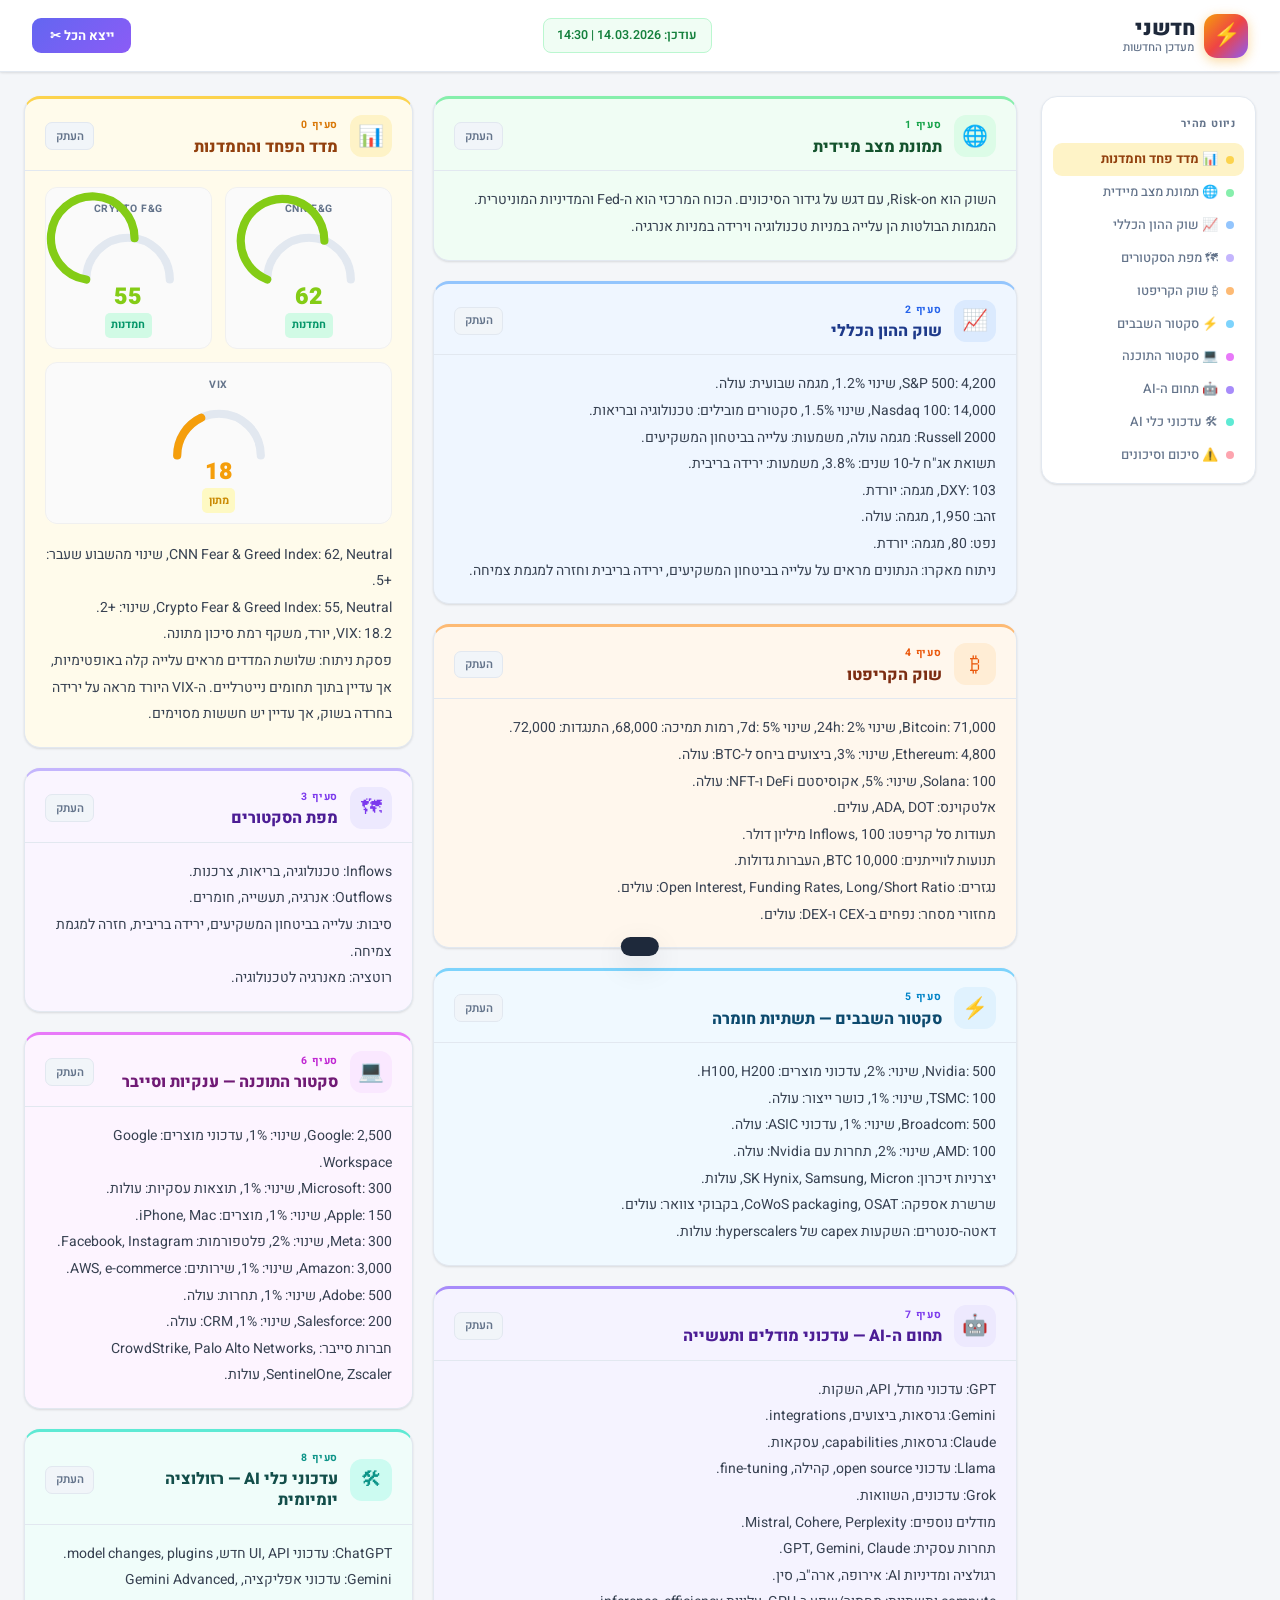
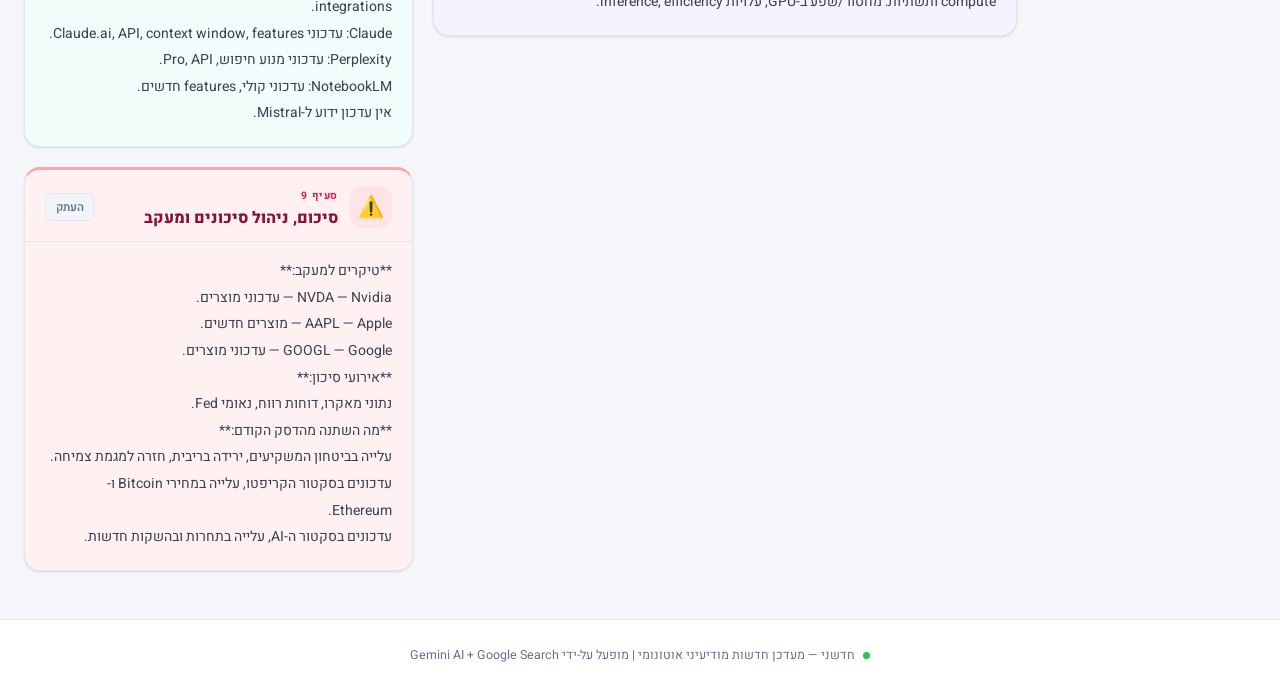
==== chadshani/website/index.html @ 0831b3fa "update 2026-03-14 17:30" ====
<!DOCTYPE html>
<html lang="he" dir="rtl">
<head>
  <meta charset="UTF-8" />
  <meta name="viewport" content="width=device-width, initial-scale=1.0" />
  <title>חדשני — מעדכן החדשות</title>
  <link rel="preconnect" href="https://fonts.googleapis.com" />
  <link rel="preconnect" href="https://fonts.gstatic.com" crossorigin />
  <link href="https://fonts.googleapis.com/css2?family=Heebo:wght@300;400;500;600;700;800;900&display=swap" rel="stylesheet" />
  <style>
    /* ════════════════════════════════════════════
       RESET & BASE
    ════════════════════════════════════════════ */
    *, *::before, *::after { box-sizing: border-box; margin: 0; padding: 0; }

    :root {
      --bg:          #f4f6f9;
      --surface:     #ffffff;
      --border:      #e2e8f0;
      --text:        #1e293b;
      --text-muted:  #64748b;
      --shadow-sm:   0 1px 3px rgba(0,0,0,.07), 0 1px 2px rgba(0,0,0,.05);
      --shadow-md:   0 4px 16px rgba(0,0,0,.08), 0 2px 6px rgba(0,0,0,.05);
      --shadow-lg:   0 10px 30px rgba(0,0,0,.10);
      --radius:      16px;
    }

    html { scroll-behavior: smooth; }

    body {
      font-family: 'Heebo', sans-serif;
      background: var(--bg);
      color: var(--text);
      font-size: 15px;
      line-height: 1.9;
      min-height: 100vh;
    }

    /* ════════════════════════════════════════════
       HEADER
    ════════════════════════════════════════════ */
    .site-header {
      background: var(--surface);
      border-bottom: 1px solid var(--border);
      box-shadow: var(--shadow-sm);
      position: sticky;
      top: 0;
      z-index: 100;
    }
    .header-inner {
      max-width: 1400px;
      margin: 0 auto;
      padding: .85rem 2rem;
      display: flex;
      align-items: center;
      justify-content: space-between;
      gap: 1rem;
    }

    /* Logo */
    .logo { display: flex; align-items: center; gap: .6rem; text-decoration: none; }
    .logo-icon {
      width: 44px; height: 44px;
      border-radius: 13px;
      background: linear-gradient(135deg, #f59e0b 0%, #ef4444 50%, #8b5cf6 100%);
      display: flex; align-items: center; justify-content: center;
      font-size: 22px;
      box-shadow: 0 3px 12px rgba(245,158,11,.40);
      flex-shrink: 0;
    }
    .logo-text { line-height: 1.15; }
    .logo-title { font-size: 1.3rem; font-weight: 900; color: var(--text); letter-spacing: -.4px; }
    .logo-sub   { font-size: .72rem; font-weight: 500; color: var(--text-muted); }

    .ts-badge {
      background: #f0fdf4; border: 1px solid #bbf7d0; color: #15803d;
      border-radius: 8px; padding: .3rem .85rem;
      font-size: .78rem; font-weight: 600; white-space: nowrap;
    }
    .btn-export {
      background: linear-gradient(135deg, #6366f1, #8b5cf6);
      color: #fff; border: none; border-radius: 9px;
      padding: .48rem 1.1rem;
      font-family: 'Heebo', sans-serif; font-size: .82rem; font-weight: 700;
      cursor: pointer; transition: opacity .15s; white-space: nowrap;
    }
    .btn-export:hover { opacity: .88; }

    /* ════════════════════════════════════════════
       PAGE LAYOUT
    ════════════════════════════════════════════ */
    .page-layout {
      display: grid;
      grid-template-columns: 215px 1fr;
      max-width: 1400px;
      margin: 1.5rem auto 3rem;
      padding: 0 1.5rem;
      gap: 1.5rem;
      align-items: start;
    }

    /* ─── Sidebar ─────────────────────────────── */
    .sidebar { position: sticky; top: 75px; }
    .sidebar-inner {
      background: var(--surface);
      border: 1px solid var(--border);
      border-radius: var(--radius);
      padding: .7rem;
      box-shadow: var(--shadow-sm);
    }
    .sidebar-title {
      font-size: .68rem; font-weight: 700; color: var(--text-muted);
      text-transform: uppercase; letter-spacing: .07em;
      padding: .35rem .5rem .55rem;
    }
    .nav-item {
      display: flex; align-items: center; gap: .5rem;
      padding: .5rem .6rem; border-radius: 9px;
      text-decoration: none; color: var(--text-muted);
      font-size: .81rem; font-weight: 500;
      transition: background .12s, color .12s;
      cursor: pointer; line-height: 1.3;
    }
    .nav-item:hover { background: #f8fafc; color: var(--text); }
    .nav-item.active { color: var(--text); font-weight: 700; }
    .nav-dot { width: 8px; height: 8px; border-radius: 50%; flex-shrink: 0; }

    /* ─── Main grid ───────────────────────────── */
    .news-grid { display: grid; grid-template-columns: 3fr 2fr; gap: 1.25rem; }
    .col-main, .col-side { display: flex; flex-direction: column; gap: 1.25rem; }

    /* ════════════════════════════════════════════
       SECTION CARDS
    ════════════════════════════════════════════ */
    .section-card {
      background: var(--surface);
      border: 1px solid var(--border);
      border-radius: var(--radius);
      box-shadow: var(--shadow-sm);
      overflow: hidden;
      transition: box-shadow .2s, transform .15s;
    }
    .section-card:hover {
      box-shadow: var(--shadow-md);
      transform: translateY(-1px);
    }

    .card-header {
      display: flex; align-items: center; gap: .75rem;
      padding: 1rem 1.25rem .8rem;
      border-bottom: 1px solid var(--border);
    }
    .card-icon {
      width: 42px; height: 42px; border-radius: 12px;
      display: flex; align-items: center; justify-content: center;
      font-size: 1.3rem; flex-shrink: 0;
    }
    .card-meta { flex: 1; min-width: 0; }
    .card-num {
      font-size: .65rem; font-weight: 700;
      text-transform: uppercase; letter-spacing: .08em; margin-bottom: .1rem;
    }
    .card-title { font-size: 1rem; font-weight: 800; line-height: 1.3; }

    .btn-copy {
      background: #f1f5f9; border: 1px solid var(--border);
      border-radius: 7px; padding: .28rem .6rem;
      font-family: 'Heebo', sans-serif; font-size: .72rem; font-weight: 600;
      color: var(--text-muted); cursor: pointer;
      transition: background .12s; white-space: nowrap; flex-shrink: 0;
    }
    .btn-copy:hover { background: #e2e8f0; }
    .btn-copy.copied { background: #dcfce7; color: #15803d; border-color: #bbf7d0; }

    .card-body { padding: 1rem 1.25rem 1.2rem; }
    .section-content {
      font-size: .875rem; line-height: 1.9; color: #374151;
      white-space: pre-wrap; word-break: break-word;
    }

    /* ════════════════════════════════════════════
       GAUGES — SECTION 0
    ════════════════════════════════════════════ */
    .gauges-row {
      display: flex; gap: .85rem; margin-bottom: 1.1rem; flex-wrap: wrap;
    }
    .gauge-wrap {
      flex: 1; min-width: 110px;
      background: #fafafa; border: 1px solid #f0f0f0;
      border-radius: 12px; padding: .7rem .65rem .6rem; text-align: center;
    }
    .gauge-label {
      font-size: .65rem; font-weight: 700; color: var(--text-muted);
      text-transform: uppercase; letter-spacing: .06em; margin-bottom: .4rem;
    }
    .gauge-arc-wrap {
      width: 100px; height: 55px; margin: 0 auto .35rem; overflow: visible;
    }
    .gauge-value-text { font-size: 1.45rem; font-weight: 900; line-height: 1; }
    .gauge-sentiment {
      font-size: .68rem; font-weight: 700;
      border-radius: 5px; padding: .14rem .42rem;
      display: inline-block; margin-top: .22rem;
    }

    /* ════════════════════════════════════════════
       EMPTY STATE
    ════════════════════════════════════════════ */
    .empty-state {
      text-align: center; padding: 5rem 2rem; color: var(--text-muted);
    }
    .empty-state .big-icon { font-size: 3.5rem; margin-bottom: 1rem; }
    .empty-state h2 { font-size: 1.3rem; font-weight: 700; margin-bottom: .5rem; }

    /* ════════════════════════════════════════════
       FOOTER
    ════════════════════════════════════════════ */
    .site-footer {
      border-top: 1px solid var(--border);
      text-align: center; padding: 1.5rem;
      font-size: .78rem; color: var(--text-muted);
      background: var(--surface); margin-top: 2rem;
    }
    .pulse-dot {
      display: inline-block; width: 7px; height: 7px;
      border-radius: 50%; background: #22c55e;
      animation: pulse 2s infinite;
      vertical-align: middle; margin-left: .35rem;
    }
    @keyframes pulse {
      0%, 100% { opacity: 1; transform: scale(1); }
      50% { opacity: .5; transform: scale(.85); }
    }

    /* ════════════════════════════════════════════
       TOAST
    ════════════════════════════════════════════ */
    .toast {
      position: fixed; bottom: 1.5rem; left: 50%;
      transform: translateX(-50%) translateY(80px);
      background: #1e293b; color: #fff;
      padding: .6rem 1.2rem; border-radius: 10px;
      font-size: .82rem; font-weight: 600;
      box-shadow: var(--shadow-lg); z-index: 9999;
      transition: transform .25s ease; pointer-events: none;
    }
    .toast.show { transform: translateX(-50%) translateY(0); }

    /* ════════════════════════════════════════════
       RESPONSIVE
    ════════════════════════════════════════════ */
    @media (max-width: 1100px) {
      .page-layout { grid-template-columns: 1fr; }
      .sidebar { position: static; }
      .sidebar-inner { display: flex; flex-wrap: wrap; gap: .4rem; padding: .5rem; }
      .sidebar-title { width: 100%; }
    }
    @media (max-width: 780px) {
      .news-grid { grid-template-columns: 1fr; }
      .header-inner { padding: .65rem 1rem; flex-wrap: wrap; }
      .page-layout { padding: 0 .75rem; margin-top: 1rem; }
      .gauges-row { flex-direction: column; }
    }

    /* ════════════════════════════════════════════
       PRINT
    ════════════════════════════════════════════ */
    @media print {
      .site-header, .sidebar, .btn-copy, .btn-export { display: none !important; }
      .page-layout, .news-grid { grid-template-columns: 1fr !important; }
      .section-card { box-shadow: none; border: 1px solid #ccc; break-inside: avoid; }
    }
  </style>
</head>
<body>

  <!-- ══════════════ HEADER ══════════════════════ -->
  <header class="site-header">
    <div class="header-inner">
      <a class="logo" href="#">
        <div class="logo-icon">⚡</div>
        <div class="logo-text">
          <div class="logo-title">חדשני</div>
          <div class="logo-sub">מעדכן החדשות</div>
        </div>
      </a>
      <span class="ts-badge" id="ts-badge">טוען...</span>
      <button class="btn-export" onclick="exportAll()">ייצא הכל ✂</button>
    </div>
  </header>

  <!-- ══════════════ LAYOUT ══════════════════════ -->
  <div class="page-layout">

    <nav class="sidebar">
      <div class="sidebar-inner" id="sidebar-inner">
        <div class="sidebar-title">ניווט מהיר</div>
      </div>
    </nav>

    <main>
      <div class="empty-state" id="empty-state">
        <div class="big-icon">📡</div>
        <h2>טוען דסק חדשות...</h2>
        <p>הנתונים יופיעו בקרוב</p>
      </div>
      <div id="news-cols" style="display:none">
        <div class="news-grid">
          <div class="col-main" id="col-main"></div>
          <div class="col-side" id="col-side"></div>
        </div>
      </div>
    </main>

  </div>

  <!-- ══════════════ FOOTER ══════════════════════ -->
  <footer class="site-footer">
    <span class="pulse-dot"></span>
    חדשני — מעדכן חדשות מודיעיני אוטונומי | מופעל על-ידי Gemini AI + Google Search
  </footer>

  <div class="toast" id="toast"></div>

  <!-- ══════════════ DATA ════════════════════════ -->
  <script id="news-data" type="application/json" data-updated="14.03.2026 | 14:30">
[
  {
    "num": 0,
    "title": "מדד הפחד והחמדנות",
    "content": "CNN Fear & Greed Index: 62, Neutral, שינוי מהשבוע שעבר: +5. \nCrypto Fear & Greed Index: 55, Neutral, שינוי: +2. \nVIX: 18.2, יורד, משקף רמת סיכון מתונה. \nפסקת ניתוח: שלושת המדדים מראים עלייה קלה באופטימיות, אך עדיין בתוך תחומים נייטרליים. ה-VIX היורד מראה על ירידה בחרדה בשוק, אך עדיין יש חששות מסוימים."
  },
  {
    "num": 1,
    "title": "תמונת מצב מיידית",
    "content": "השוק הוא Risk-on, עם דגש על גידור הסיכונים. הכוח המרכזי הוא ה-Fed והמדיניות המוניטרית. המגמות הבולטות הן עלייה במניות טכנולוגיה וירידה במניות אנרגיה."
  },
  {
    "num": 2,
    "title": "שוק ההון הכללי",
    "content": "S&P 500: 4,200, שינוי 1.2%, מגמה שבועית: עולה. \nNasdaq 100: 14,000, שינוי 1.5%, סקטורים מובילים: טכנולוגיה ובריאות. \nRussell 2000: מגמה עולה, משמעות: עלייה בביטחון המשקיעים. \nתשואת אג\"ח ל-10 שנים: 3.8%, משמעות: ירידה בריבית. \nDXY: 103, מגמה: יורדת. \nזהב: 1,950, מגמה: עולה. \nנפט: 80, מגמה: יורדת. \nניתוח מאקרו: הנתונים מראים על עלייה בביטחון המשקיעים, ירידה בריבית וחזרה למגמת צמיחה."
  },
  {
    "num": 3,
    "title": "מפת הסקטורים",
    "content": "Inflows: טכנולוגיה, בריאות, צרכנות. \nOutflows: אנרגיה, תעשייה, חומרים. \nסיבות: עלייה בביטחון המשקיעים, ירידה בריבית, חזרה למגמת צמיחה. \nרוטציה: מאנרגיה לטכנולוגיה."
  },
  {
    "num": 4,
    "title": "שוק הקריפטו",
    "content": "Bitcoin: 71,000, שינוי 24h: 2%, שינוי 7d: 5%, רמות תמיכה: 68,000, התנגדות: 72,000. \nEthereum: 4,800, שינוי: 3%, ביצועים ביחס ל-BTC: עולה. \nSolana: 100, שינוי: 5%, אקוסיסטם DeFi ו-NFT: עולה. \nאלטקוינס: ADA, DOT, עולים. \nתעודות סל קריפטו: Inflows, 100 מיליון דולר. \nתנועות לווייתנים: 10,000 BTC, העברות גדולות. \nנגזרים: Open Interest, Funding Rates, Long/Short Ratio: עולים. \nמחזורי מסחר: נפחים ב-CEX ו-DEX: עולים."
  },
  {
    "num": 5,
    "title": "סקטור השבבים — תשתיות חומרה",
    "content": "Nvidia: 500, שינוי: 2%, עדכוני מוצרים: H100, H200. \nTSMC: 100, שינוי: 1%, כושר ייצור: עולה. \nBroadcom: 500, שינוי: 1%, עדכוני ASIC: עולה. \nAMD: 100, שינוי: 2%, תחרות עם Nvidia: עולה. \nיצרניות זיכרון: SK Hynix, Samsung, Micron, עולות. \nשרשרת אספקה: CoWoS packaging, OSAT, בקבוקי צוואר: עולים. \nדאטה-סנטרים: השקעות capex של hyperscalers: עולות."
  },
  {
    "num": 6,
    "title": "סקטור התוכנה — ענקיות וסייבר",
    "content": "Google: 2,500, שינוי: 1%, עדכוני מוצרים: Google Workspace. \nMicrosoft: 300, שינוי: 1%, תוצאות עסקיות: עולות. \nApple: 150, שינוי: 1%, מוצרים: iPhone, Mac. \nMeta: 300, שינוי: 2%, פלטפורמות: Facebook, Instagram. \nAmazon: 3,000, שינוי: 1%, שירותים: AWS, e-commerce. \nAdobe: 500, שינוי: 1%, תחרות: עולה. \nSalesforce: 200, שינוי: 1%, CRM: עולה. \nחברות סייבר: CrowdStrike, Palo Alto Networks, SentinelOne, Zscaler, עולות."
  },
  {
    "num": 7,
    "title": "תחום ה-AI — עדכוני מודלים ותעשייה",
    "content": "GPT: עדכוני מודל, API, השקות. \nGemini: גרסאות, ביצועים, integrations. \nClaude: גרסאות, capabilities, עסקאות. \nLlama: עדכוני open source, קהילה, fine-tuning. \nGrok: עדכונים, השוואות. \nמודלים נוספים: Mistral, Cohere, Perplexity. \nתחרות עסקית: GPT, Gemini, Claude. \nרגולציה ומדיניות AI: אירופה, ארה\"ב, סין. \ncompute ותשתיות: מחסור/שפע ב-GPU, עלויות inference, efficiency."
  },
  {
    "num": 8,
    "title": "עדכוני כלי AI — רזולוציה יומיומית",
    "content": "ChatGPT: עדכוני UI, API חדש, model changes, plugins. \nGemini: עדכוני אפליקציה, Gemini Advanced, integrations. \nClaude: עדכוני Claude.ai, API, context window, features. \nPerplexity: עדכוני מנוע חיפוש, Pro, API. \nNotebookLM: עדכוני קולי, features חדשים. \nאין עדכון ידוע ל-Mistral."
  },
  {
    "num": 9,
    "title": "סיכום, ניהול סיכונים ומעקב",
    "content": "**טיקרים למעקב:** \nNVDA — Nvidia — עדכוני מוצרים. \nAAPL — Apple — מוצרים חדשים. \nGOOGL — Google — עדכוני מוצרים. \n**אירועי סיכון:** \nנתוני מאקרו, דוחות רווח, נאומי Fed. \n**מה השתנה מהדסק הקודם:** \nעלייה בביטחון המשקיעים, ירידה בריבית, חזרה למגמת צמיחה. \nעדכונים בסקטור הקריפטו, עלייה במחירי Bitcoin ו-Ethereum. \nעדכונים בסקטור ה-AI, עלייה בתחרות ובהשקות חדשות."
  }
]
  </script>
  <script id="gauges-data" type="application/json">
{"fng": 62, "crypto_fng": 55, "vix": 18.2}
  </script>

  <!-- ══════════════ APP ═════════════════════════ -->
  <script>
    /* ─── Section metadata ──────────────────────── */
    const SECS = [
      { num:0, icon:'📊', label:'מדד פחד וחמדנות',  col:'side',
        bg:'#fffbeb', border:'#fcd34d', color:'#d97706', tc:'#92400e', lb:'#fef3c7' },
      { num:1, icon:'🌐', label:'תמונת מצב מיידית', col:'main',
        bg:'#f0fdf4', border:'#86efac', color:'#16a34a', tc:'#14532d', lb:'#dcfce7' },
      { num:2, icon:'📈', label:'שוק ההון הכללי',   col:'main',
        bg:'#eff6ff', border:'#93c5fd', color:'#2563eb', tc:'#1e3a8a', lb:'#dbeafe' },
      { num:3, icon:'🗺', label:'מפת הסקטורים',     col:'side',
        bg:'#faf5ff', border:'#c4b5fd', color:'#7c3aed', tc:'#4c1d95', lb:'#ede9fe' },
      { num:4, icon:'₿',  label:'שוק הקריפטו',      col:'main',
        bg:'#fff7ed', border:'#fdba74', color:'#ea580c', tc:'#7c2d12', lb:'#ffedd5' },
      { num:5, icon:'⚡', label:'סקטור השבבים',     col:'main',
        bg:'#f0f9ff', border:'#7dd3fc', color:'#0284c7', tc:'#0c4a6e', lb:'#e0f2fe' },
      { num:6, icon:'💻', label:'סקטור התוכנה',     col:'side',
        bg:'#fdf4ff', border:'#e879f9', color:'#c026d3', tc:'#701a75', lb:'#fae8ff' },
      { num:7, icon:'🤖', label:'תחום ה-AI',         col:'main',
        bg:'#f5f3ff', border:'#a78bfa', color:'#7c3aed', tc:'#4c1d95', lb:'#ede9fe' },
      { num:8, icon:'🛠', label:'עדכוני כלי AI',     col:'side',
        bg:'#f0fdfa', border:'#5eead4', color:'#0d9488', tc:'#134e4a', lb:'#ccfbf1' },
      { num:9, icon:'⚠️', label:'סיכום וסיכונים',   col:'side',
        bg:'#fff1f2', border:'#fda4af', color:'#e11d48', tc:'#881337', lb:'#ffe4e6' },
    ];

    /* ─── Gauge helpers ─────────────────────────── */
    function fngInfo(val) {
      if (val == null) return { text:'N/A', bg:'#e2e8f0', fg:'#64748b' };
      if (val <= 24)   return { text:'פחד קיצוני',     bg:'#fee2e2', fg:'#dc2626' };
      if (val <= 44)   return { text:'פחד',             bg:'#fed7aa', fg:'#ea580c' };
      if (val <= 54)   return { text:'ניטרלי',          bg:'#fef9c3', fg:'#ca8a04' };
      if (val <= 74)   return { text:'חמדנות',          bg:'#d1fae5', fg:'#059669' };
                       return { text:'חמדנות קיצונית', bg:'#bbf7d0', fg:'#16a34a' };
    }

    function arcColor(val, isVix) {
      if (val == null) return '#cbd5e1';
      if (isVix) return val > 25 ? '#ef4444' : val > 15 ? '#f59e0b' : '#22c55e';
      if (val <= 24) return '#ef4444';
      if (val <= 44) return '#f97316';
      if (val <= 54) return '#eab308';
      if (val <= 74) return '#84cc16';
      return '#22c55e';
    }

    function arcSVG(pct, color) {
      const W=110,H=60,R=46,cx=55,cy=60;
      const a0=Math.PI, a1=2*Math.PI;
      const p = pct != null ? Math.max(0,Math.min(1,pct)) : 0;
      const a = a0 + p*(a1-a0);
      const px=(ang)=>cx+R*Math.cos(ang), py=(ang)=>cy+R*Math.sin(ang);
      const [x0,y0]=[px(a0),py(a0)], [x1,y1]=[px(a1),py(a1)], [xF,yF]=[px(a),py(a)];
      const la = p > .5 ? 1 : 0;
      const fill = p>0 ? `<path d="M${x0} ${y0} A${R} ${R} 0 ${la} 1 ${xF} ${yF}"
        fill="none" stroke="${color}" stroke-width="9" stroke-linecap="round"/>` : '';
      return `<svg viewBox="0 0 ${W} ${H}" style="overflow:visible;width:100%;height:auto">
        <path d="M${x0} ${y0} A${R} ${R} 0 1 1 ${x1} ${y1}"
          fill="none" stroke="#e2e8f0" stroke-width="9" stroke-linecap="round"/>
        ${fill}
      </svg>`;
    }

    function gaugesHTML(gauges) {
      if (!gauges) return '';
      const items = [
        { label:'CNN F&G',   val:gauges.fng,        isVix:false },
        { label:'Crypto F&G',val:gauges.crypto_fng,  isVix:false },
        { label:'VIX',       val:gauges.vix,         isVix:true  },
      ];
      return '<div class="gauges-row">' + items.map(it => {
        const v   = it.val != null ? Math.round(it.val) : null;
        const pct = it.isVix ? (v!=null ? Math.min(1,v/50) : null) : (v!=null ? v/100 : null);
        const col = arcColor(v, it.isVix);
        const lbl = it.isVix
          ? { text: v!=null?(v>25?'סיכון גבוה':v>15?'מתון':'נמוך'):'N/A',
              bg: v!=null?(v>25?'#fee2e2':v>15?'#fef9c3':'#d1fae5'):'#e2e8f0',
              fg: v!=null?(v>25?'#dc2626':v>15?'#ca8a04':'#059669'):'#64748b' }
          : fngInfo(v);
        return `<div class="gauge-wrap">
          <div class="gauge-label">${it.label}</div>
          <div class="gauge-arc-wrap">${arcSVG(pct,col)}</div>
          <div class="gauge-value-text" style="color:${col}">${v!=null?v:'—'}</div>
          <span class="gauge-sentiment" style="background:${lbl.bg};color:${lbl.fg}">${lbl.text}</span>
        </div>`;
      }).join('') + '</div>';
    }

    /* ─── Card builder ──────────────────────────── */
    function buildCard(sec, cfg, gauges) {
      const g = sec.num===0 ? gaugesHTML(gauges) : '';
      return `
<article class="section-card" id="section-${sec.num}"
  style="border-top:3px solid ${cfg.border};background:${cfg.bg}">
  <div class="card-header">
    <div class="card-icon" style="background:${cfg.lb};color:${cfg.color}">${cfg.icon}</div>
    <div class="card-meta">
      <div class="card-num" style="color:${cfg.color}">סעיף ${sec.num}</div>
      <div class="card-title" style="color:${cfg.tc}">${sec.title||cfg.label}</div>
    </div>
    <button class="btn-copy" onclick="copySection(${sec.num},this)">העתק</button>
  </div>
  <div class="card-body">
    ${g}
    <div class="section-content">${esc(sec.content)}</div>
  </div>
</article>`;
    }

    /* ─── Sidebar ───────────────────────────────── */
    function buildNav(sections) {
      const sb = document.getElementById('sidebar-inner');
      sections.forEach(sec => {
        const cfg = SECS.find(c=>c.num===sec.num); if(!cfg) return;
        const a = document.createElement('a');
        a.className='nav-item'; a.href=`#section-${sec.num}`; a.dataset.num=sec.num;
        a.innerHTML=`<span class="nav-dot" style="background:${cfg.border}"></span>${cfg.icon} ${cfg.label}`;
        a.dataset.lb = cfg.lb; a.dataset.tc = cfg.tc;
        sb.appendChild(a);
      });
    }

    /* ─── Scroll spy ────────────────────────────── */
    function initSpy() {
      const cards = document.querySelectorAll('.section-card');
      const items = document.querySelectorAll('.nav-item');
      if (!cards.length) return;
      const obs = new IntersectionObserver(entries => {
        entries.forEach(e => {
          if (!e.isIntersecting) return;
          const num = e.target.id.replace('section-','');
          items.forEach(x => {
            const on = x.dataset.num === num;
            x.classList.toggle('active', on);
            x.style.background = on ? (x.dataset.lb || '#f8fafc') : '';
            x.style.color      = on ? (x.dataset.tc || '#1e293b') : '';
          });
        });
      }, { rootMargin: '-25% 0px -65% 0px' });
      cards.forEach(c => obs.observe(c));
    }

    /* ─── Util ──────────────────────────────────── */
    function esc(s){ return (s||'').replace(/&/g,'&amp;').replace(/</g,'&lt;').replace(/>/g,'&gt;'); }

    function showToast(msg){
      const t=document.getElementById('toast');
      t.textContent=msg; t.classList.add('show');
      setTimeout(()=>t.classList.remove('show'),2200);
    }

    function copySection(num,btn){
      const card=document.getElementById(`section-${num}`); if(!card)return;
      const title  = card.querySelector('.card-title')?.textContent||'';
      const content= card.querySelector('.section-content')?.textContent||'';
      navigator.clipboard.writeText(`${title}\n\n${content}`).then(()=>{
        btn.textContent='✓ הועתק'; btn.classList.add('copied');
        setTimeout(()=>{btn.textContent='העתק';btn.classList.remove('copied');},2000);
        showToast('הסעיף הועתק ללוח');
      });
    }

    function exportAll(){
      const ts   = document.getElementById('ts-badge')?.textContent||'';
      const parts= [`חדשני — מעדכן החדשות\n${ts}\n${'═'.repeat(50)}`];
      document.querySelectorAll('.section-card').forEach(card=>{
        const title  = card.querySelector('.card-title')?.textContent||'';
        const content= card.querySelector('.section-content')?.textContent||'';
        parts.push(`\n${title}\n${'-'.repeat(30)}\n${content}`);
      });
      navigator.clipboard.writeText(parts.join('\n')).then(()=>showToast('כל הדסק הועתק ✓'));
    }

    /* ─── Init ──────────────────────────────────── */
    function init(){
      const dataEl  = document.getElementById('news-data');
      const gaugeEl = document.getElementById('gauges-data');
      let sections=[], gauges={};
      try{ sections=JSON.parse(dataEl?.textContent||'[]'); }catch(e){}
      try{ gauges  =JSON.parse(gaugeEl?.textContent||'{}');}catch(e){}

      const ts = dataEl?.dataset.updated||'';
      document.getElementById('ts-badge').textContent = ts?`עודכן: ${ts}`:'טרם עודכן';
      document.title = ts?`חדשני | ${ts}`:'חדשני — מעדכן החדשות';

      if(!sections.length) return;

      document.getElementById('empty-state').style.display='none';
      document.getElementById('news-cols').style.display='block';

      const colMain=document.getElementById('col-main');
      const colSide=document.getElementById('col-side');

      sections.forEach(sec=>{
        const cfg=SECS.find(c=>c.num===sec.num); if(!cfg)return;
        const target = cfg.col==='main' ? colMain : colSide;
        target.insertAdjacentHTML('beforeend', buildCard(sec,cfg,gauges));
      });

      buildNav(sections);
      initSpy();
    }

    document.addEventListener('DOMContentLoaded',init);
  </script>
</body>
</html>
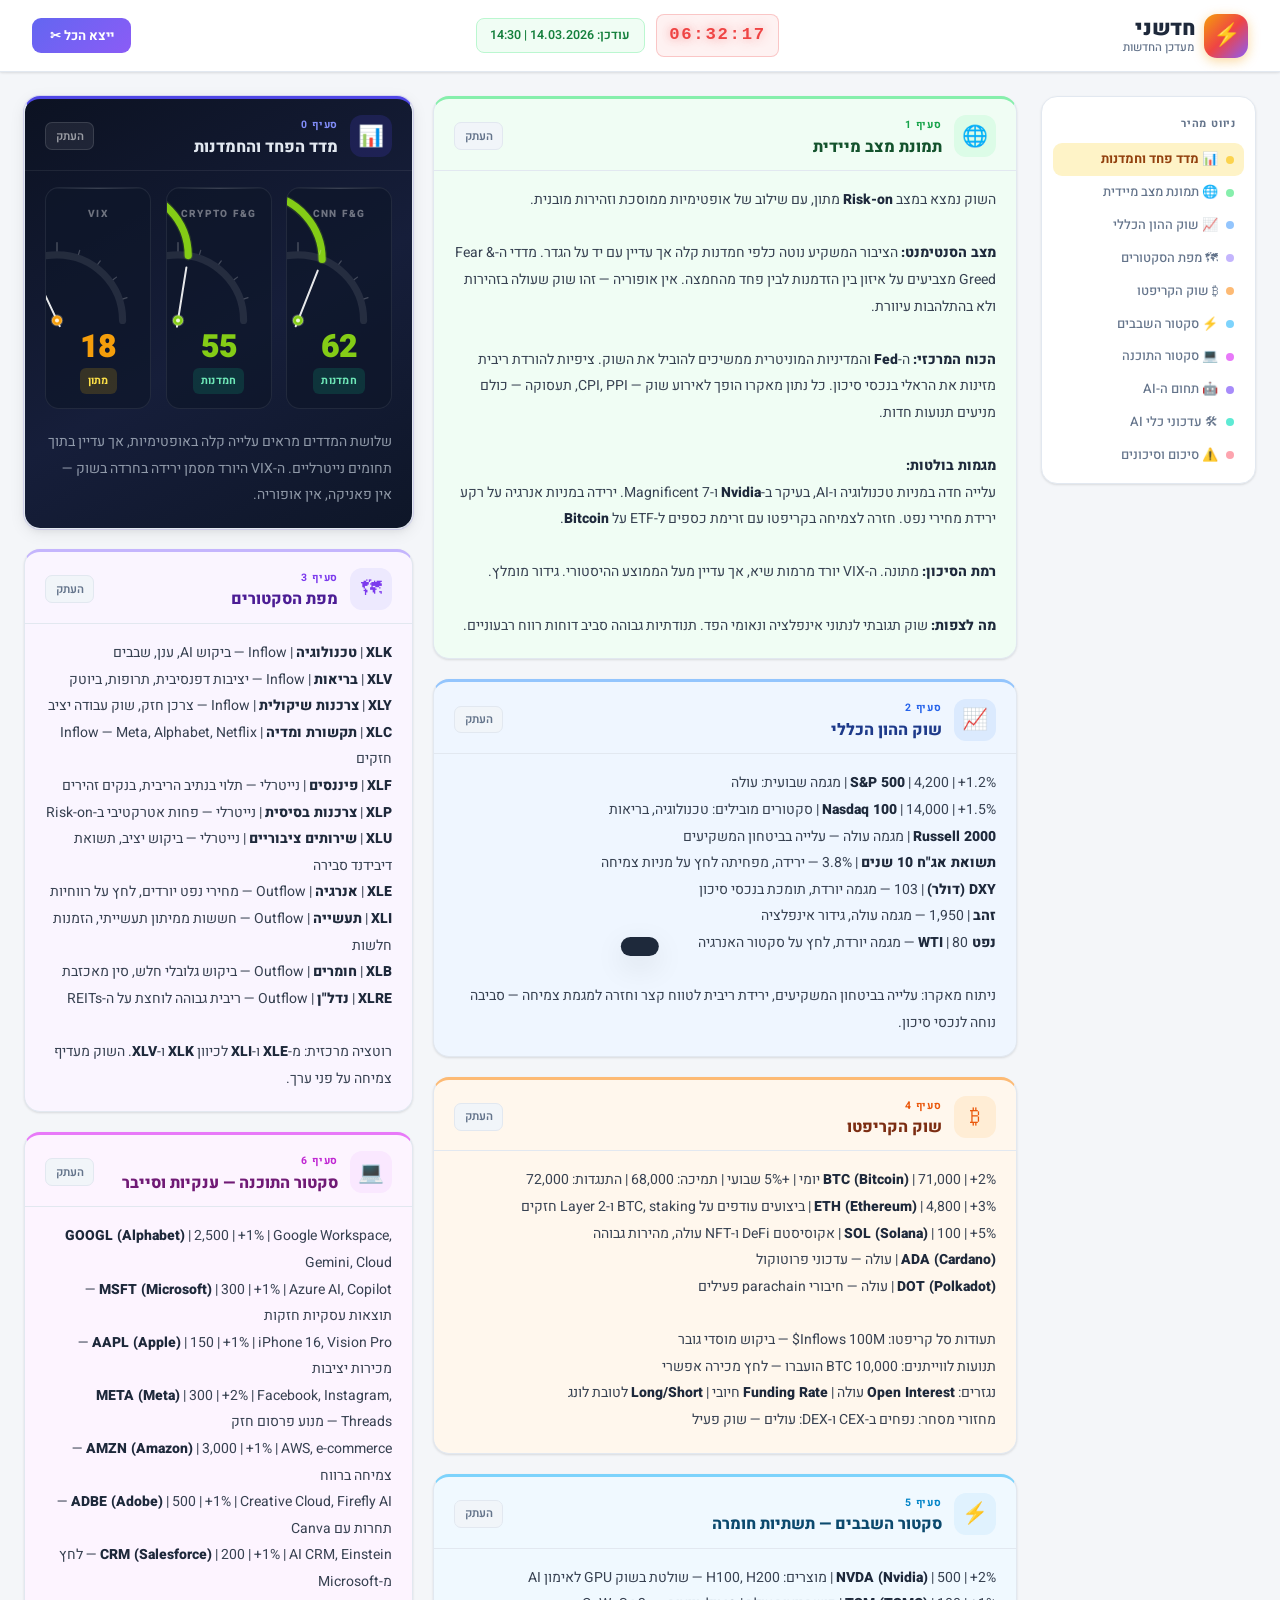
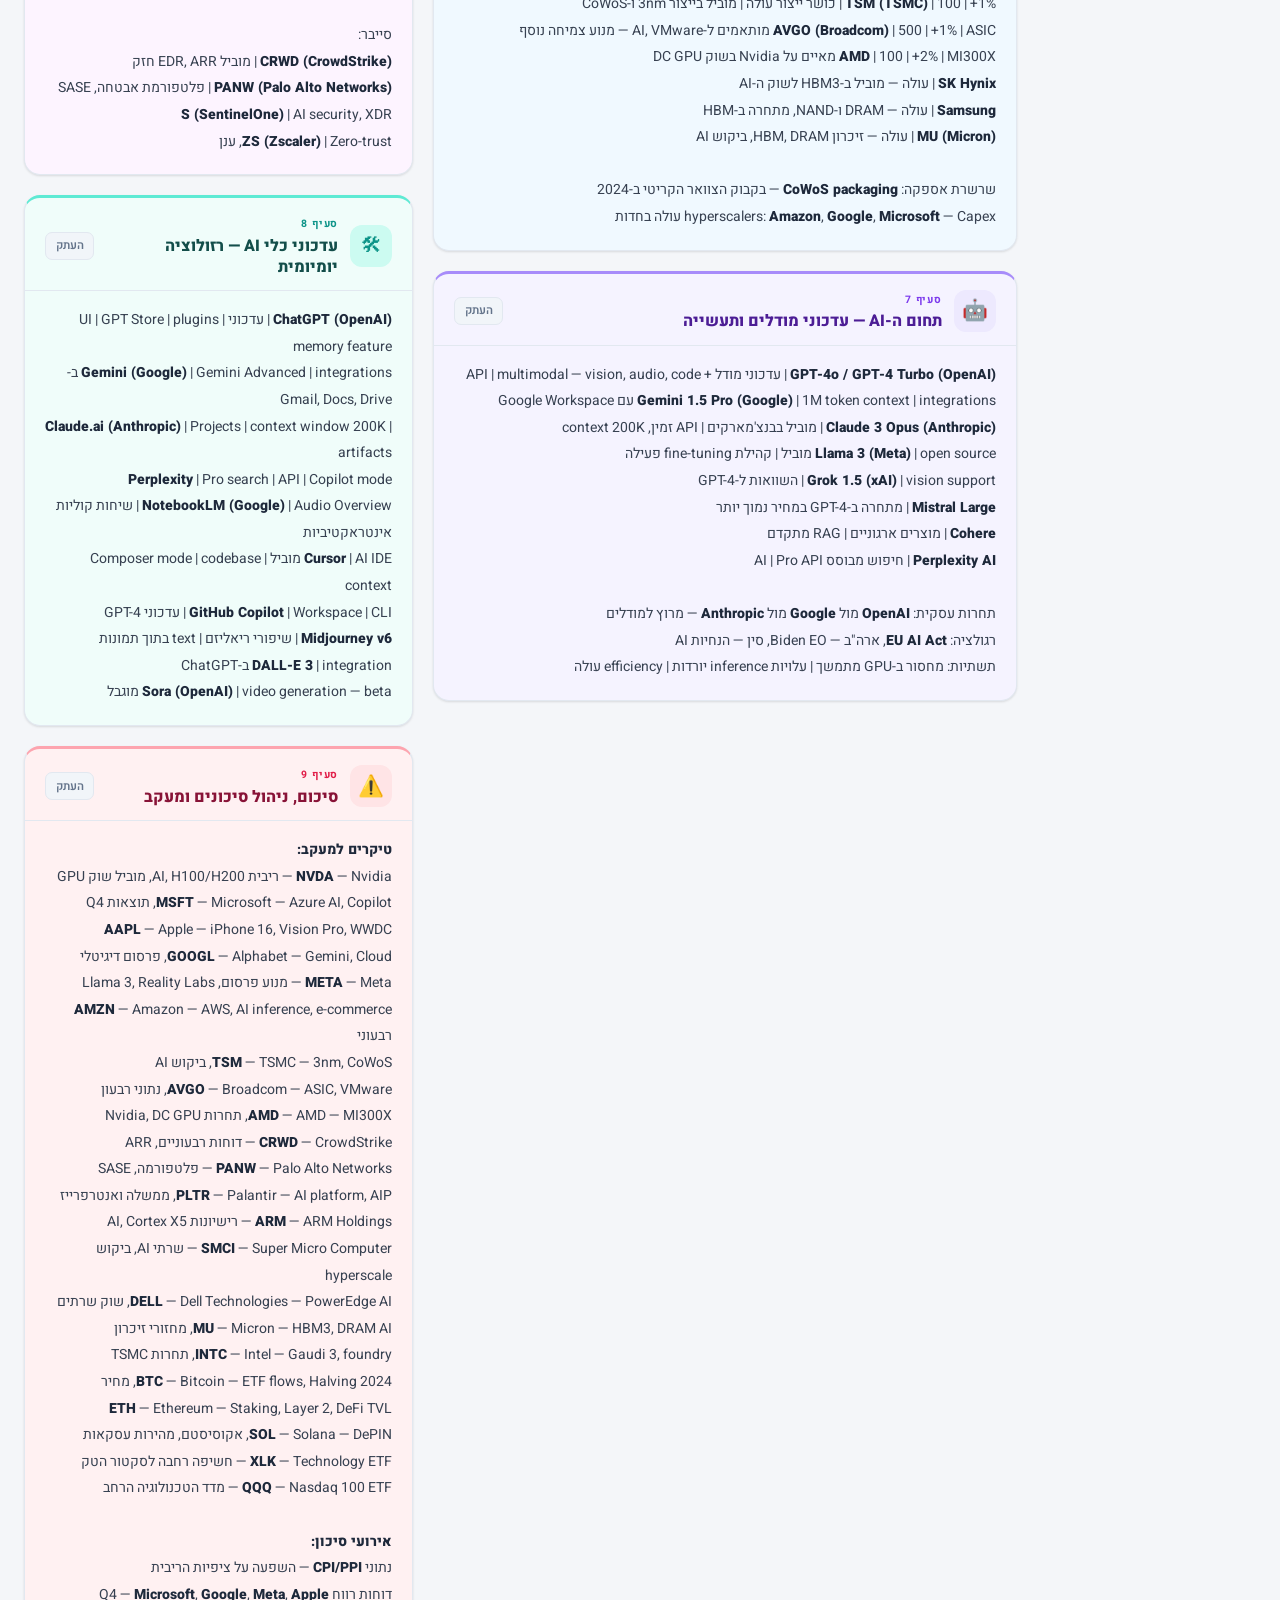
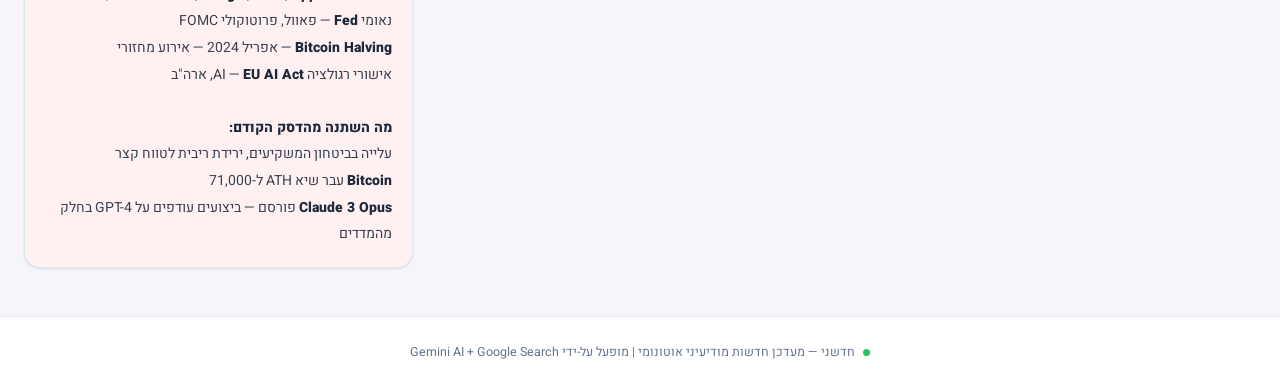
==== commit 6df88084: "Update index.html" ====
--- a/chadshani/website/index.html
+++ b/chadshani/website/index.html
@@ -72,6 +72,22 @@
     .logo-title { font-size: 1.3rem; font-weight: 900; color: var(--text); letter-spacing: -.4px; }
     .logo-sub   { font-size: .72rem; font-weight: 500; color: var(--text-muted); }
 
+    .header-time { display: flex; align-items: center; gap: .7rem; }
+    .live-clock {
+      font-family: 'Courier New', 'Lucida Console', monospace;
+      font-size: 1.08rem; font-weight: 700; letter-spacing: .1em;
+      color: #ef4444;
+      background: rgba(239,68,68,.07);
+      border: 1px solid rgba(239,68,68,.25);
+      border-radius: 8px; padding: .28rem .75rem;
+      text-shadow: 0 0 10px rgba(239,68,68,.45), 0 0 20px rgba(239,68,68,.18);
+      white-space: nowrap;
+      animation: clockPulse 1s ease-in-out infinite;
+    }
+    @keyframes clockPulse {
+      0%, 100% { text-shadow: 0 0 10px rgba(239,68,68,.45), 0 0 20px rgba(239,68,68,.18); }
+      50%       { text-shadow: 0 0 14px rgba(239,68,68,.7),  0 0 28px rgba(239,68,68,.3);  }
+    }
     .ts-badge {
       background: #f0fdf4; border: 1px solid #bbf7d0; color: #15803d;
       border-radius: 8px; padding: .3rem .85rem;
@@ -182,26 +198,66 @@
        GAUGES — SECTION 0
     ════════════════════════════════════════════ */
     .gauges-row {
-      display: flex; gap: .85rem; margin-bottom: 1.1rem; flex-wrap: wrap;
+      display: grid;
+      grid-template-columns: repeat(3, 1fr);
+      gap: .9rem;
+      margin-bottom: 1.25rem;
     }
     .gauge-wrap {
-      flex: 1; min-width: 110px;
-      background: #fafafa; border: 1px solid #f0f0f0;
-      border-radius: 12px; padding: .7rem .65rem .6rem; text-align: center;
+      background: rgba(15,23,42,.72);
+      border: 1px solid rgba(255,255,255,.08);
+      border-radius: 14px;
+      padding: 1rem .8rem .9rem;
+      text-align: center;
+      position: relative;
+      overflow: hidden;
+      transition: transform .2s, box-shadow .2s;
+    }
+    .gauge-wrap:hover {
+      transform: translateY(-2px);
+      box-shadow: 0 8px 28px rgba(0,0,0,.45);
+    }
+    .gauge-wrap::after {
+      content: '';
+      position: absolute;
+      top: 0; left: 0; right: 0; height: 1px;
+      background: linear-gradient(90deg, transparent, rgba(255,255,255,.18), transparent);
+      pointer-events: none;
     }
     .gauge-label {
-      font-size: .65rem; font-weight: 700; color: var(--text-muted);
-      text-transform: uppercase; letter-spacing: .06em; margin-bottom: .4rem;
+      font-size: .63rem; font-weight: 800;
+      color: rgba(255,255,255,.4);
+      text-transform: uppercase; letter-spacing: .12em;
+      margin-bottom: .65rem;
     }
     .gauge-arc-wrap {
-      width: 100px; height: 55px; margin: 0 auto .35rem; overflow: visible;
-    }
-    .gauge-value-text { font-size: 1.45rem; font-weight: 900; line-height: 1; }
+      width: 160px; height: 90px;
+      margin: 0 auto .45rem;
+      overflow: visible;
+    }
+    .gauge-value-text {
+      font-size: 2rem; font-weight: 900; line-height: 1;
+      letter-spacing: -.03em;
+    }
     .gauge-sentiment {
-      font-size: .68rem; font-weight: 700;
-      border-radius: 5px; padding: .14rem .42rem;
-      display: inline-block; margin-top: .22rem;
-    }
+      font-size: .67rem; font-weight: 700;
+      border-radius: 6px; padding: .18rem .5rem;
+      display: inline-block; margin-top: .3rem;
+      letter-spacing: .02em;
+    }
+    /* ─── Section-0 dark card ─── */
+    #section-0 {
+      background: linear-gradient(150deg, #0c1222 0%, #161e3a 55%, #0e1628 100%) !important;
+      border-top: 3px solid #4f46e5 !important;
+      box-shadow: 0 0 0 1px rgba(79,70,229,.15), var(--shadow-md) !important;
+    }
+    #section-0 .card-header { border-bottom-color: rgba(255,255,255,.07) !important; }
+    #section-0 .card-title  { color: #e2e8f0 !important; }
+    #section-0 .card-num    { color: #818cf8 !important; }
+    #section-0 .card-icon   { background: rgba(79,70,229,.18) !important; color: #a5b4fc !important; }
+    #section-0 .section-content { color: rgba(203,213,225,.68) !important; }
+    #section-0 .btn-copy    { background: rgba(255,255,255,.07); border-color: rgba(255,255,255,.12); color: rgba(255,255,255,.55); }
+    #section-0 .btn-copy:hover { background: rgba(255,255,255,.13); }
 
     /* ════════════════════════════════════════════
        EMPTY STATE
@@ -256,11 +312,26 @@
       .sidebar-title { width: 100%; }
     }
     @media (max-width: 780px) {
-      .news-grid { grid-template-columns: 1fr; }
+      .news-grid { display: flex; flex-direction: column; }
+      .col-main, .col-side { display: contents; }
+      #section-0 { order: 0; }
+      #section-1 { order: 1; }
+      #section-2 { order: 2; }
+      #section-3 { order: 3; }
+      #section-4 { order: 4; }
+      #section-5 { order: 5; }
+      #section-6 { order: 6; }
+      #section-7 { order: 7; }
+      #section-8 { order: 8; }
+      #section-9 { order: 9; }
       .header-inner { padding: .65rem 1rem; flex-wrap: wrap; }
       .page-layout { padding: 0 .75rem; margin-top: 1rem; }
-      .gauges-row { flex-direction: column; }
-    }
+      .gauges-row { grid-template-columns: 1fr; }
+    }
+
+    /* Bold inline markers */
+    .section-content strong { font-weight: 800; color: var(--text); }
+    #section-0 .section-content strong { color: #e2e8f0; }
 
     /* ════════════════════════════════════════════
        PRINT
@@ -284,7 +355,10 @@
           <div class="logo-sub">מעדכן החדשות</div>
         </div>
       </a>
-      <span class="ts-badge" id="ts-badge">טוען...</span>
+      <div class="header-time">
+        <span class="live-clock" id="live-clock">00:00:00</span>
+        <span class="ts-badge" id="ts-badge">טוען...</span>
+      </div>
       <button class="btn-export" onclick="exportAll()">ייצא הכל ✂</button>
     </div>
   </header>
@@ -328,52 +402,52 @@
   {
     "num": 0,
     "title": "מדד הפחד והחמדנות",
-    "content": "CNN Fear & Greed Index: 62, Neutral, שינוי מהשבוע שעבר: +5. \nCrypto Fear & Greed Index: 55, Neutral, שינוי: +2. \nVIX: 18.2, יורד, משקף רמת סיכון מתונה. \nפסקת ניתוח: שלושת המדדים מראים עלייה קלה באופטימיות, אך עדיין בתוך תחומים נייטרליים. ה-VIX היורד מראה על ירידה בחרדה בשוק, אך עדיין יש חששות מסוימים."
+    "content": "שלושת המדדים מראים עלייה קלה באופטימיות, אך עדיין בתוך תחומים נייטרליים. ה-VIX היורד מסמן ירידה בחרדה בשוק — אין פאניקה, אין אופוריה."
   },
   {
     "num": 1,
     "title": "תמונת מצב מיידית",
-    "content": "השוק הוא Risk-on, עם דגש על גידור הסיכונים. הכוח המרכזי הוא ה-Fed והמדיניות המוניטרית. המגמות הבולטות הן עלייה במניות טכנולוגיה וירידה במניות אנרגיה."
+    "content": "השוק נמצא במצב **Risk-on** מתון, עם שילוב של אופטימיות ממוסכת וזהירות מובנית.\n\n**מצב הסנטימנט:** הציבור המשקיע נוטה כלפי חמדנות קלה אך עדיין עם יד על הגדר. מדדי ה-Fear & Greed מצביעים על איזון בין הזדמנות לבין פחד מהחמצה. אין אופוריה — זהו שוק שעולה בזהירות ולא בהתלהבות עיוורת.\n\n**הכוח המרכזי:** ה-**Fed** והמדיניות המוניטרית ממשיכים להוביל את השוק. ציפיות להורדת ריבית מזינות את הראלי בנכסי סיכון. כל נתון מאקרו הופך לאירוע שוק — CPI, PPI, תעסוקה — כולם מניעים תנועות חדות.\n\n**מגמות בולטות:**\nעלייה חדה במניות טכנולוגיה ו-AI, בעיקר ב-**Nvidia** ו-Magnificent 7. ירידה במניות אנרגיה על רקע ירידת מחירי נפט. חזרה לצמיחה בקריפטו עם זרימת כספים ל-ETF על **Bitcoin**.\n\n**רמת הסיכון:** מתונה. ה-VIX יורד מרמות שיא, אך עדיין מעל הממוצע ההיסטורי. גידור מומלץ.\n\n**מה לצפות:** שוק תגובתי לנתוני אינפלציה ונאומי הפד. תנודתיות גבוהה סביב דוחות רווח רבעוניים."
   },
   {
     "num": 2,
     "title": "שוק ההון הכללי",
-    "content": "S&P 500: 4,200, שינוי 1.2%, מגמה שבועית: עולה. \nNasdaq 100: 14,000, שינוי 1.5%, סקטורים מובילים: טכנולוגיה ובריאות. \nRussell 2000: מגמה עולה, משמעות: עלייה בביטחון המשקיעים. \nתשואת אג\"ח ל-10 שנים: 3.8%, משמעות: ירידה בריבית. \nDXY: 103, מגמה: יורדת. \nזהב: 1,950, מגמה: עולה. \nנפט: 80, מגמה: יורדת. \nניתוח מאקרו: הנתונים מראים על עלייה בביטחון המשקיעים, ירידה בריבית וחזרה למגמת צמיחה."
+    "content": "**S&P 500** | 4,200 | +1.2% | מגמה שבועית: עולה\n**Nasdaq 100** | 14,000 | +1.5% | סקטורים מובילים: טכנולוגיה, בריאות\n**Russell 2000** | מגמה עולה — עלייה בביטחון המשקיעים\n**תשואת אג\"ח 10 שנים** | 3.8% — ירידה, מפחיתה לחץ על מניות צמיחה\n**DXY (דולר)** | 103 — מגמה יורדת, תומכת בנכסי סיכון\n**זהב** | 1,950 — מגמה עולה, גידור אינפלציה\n**נפט WTI** | 80 — מגמה יורדת, לחץ על סקטור האנרגיה\n\nניתוח מאקרו: עלייה בביטחון המשקיעים, ירידת ריבית לטווח קצר וחזרה למגמת צמיחה — סביבה נוחה לנכסי סיכון."
   },
   {
     "num": 3,
     "title": "מפת הסקטורים",
-    "content": "Inflows: טכנולוגיה, בריאות, צרכנות. \nOutflows: אנרגיה, תעשייה, חומרים. \nסיבות: עלייה בביטחון המשקיעים, ירידה בריבית, חזרה למגמת צמיחה. \nרוטציה: מאנרגיה לטכנולוגיה."
+    "content": "**XLK** | **טכנולוגיה** | Inflow — ביקוש AI, ענן, שבבים\n**XLV** | **בריאות** | Inflow — יציבות דפנסיבית, תרופות, ביוטק\n**XLY** | **צרכנות שיקולית** | Inflow — צרכן חזק, שוק עבודה יציב\n**XLC** | **תקשורת ומדיה** | Inflow — Meta, Alphabet, Netflix חזקים\n**XLF** | **פיננסים** | נייטרלי — תלוי בנתיב הריבית, בנקים זהירים\n**XLP** | **צרכנות בסיסית** | נייטרלי — פחות אטרקטיבי ב-Risk-on\n**XLU** | **שירותים ציבוריים** | נייטרלי — ביקוש יציב, תשואת דיבידנד סבירה\n**XLE** | **אנרגיה** | Outflow — מחירי נפט יורדים, לחץ על רווחיות\n**XLI** | **תעשייה** | Outflow — חששות ממיתון תעשייתי, הזמנות חלשות\n**XLB** | **חומרים** | Outflow — ביקוש גלובלי חלש, סין מאכזבת\n**XLRE** | **נדל\"ן** | Outflow — ריבית גבוהה לוחצת על ה-REITs\n\nרוטציה מרכזית: מ-**XLE** ו-**XLI** לכיוון **XLK** ו-**XLV**. השוק מעדיף צמיחה על פני ערך."
   },
   {
     "num": 4,
     "title": "שוק הקריפטו",
-    "content": "Bitcoin: 71,000, שינוי 24h: 2%, שינוי 7d: 5%, רמות תמיכה: 68,000, התנגדות: 72,000. \nEthereum: 4,800, שינוי: 3%, ביצועים ביחס ל-BTC: עולה. \nSolana: 100, שינוי: 5%, אקוסיסטם DeFi ו-NFT: עולה. \nאלטקוינס: ADA, DOT, עולים. \nתעודות סל קריפטו: Inflows, 100 מיליון דולר. \nתנועות לווייתנים: 10,000 BTC, העברות גדולות. \nנגזרים: Open Interest, Funding Rates, Long/Short Ratio: עולים. \nמחזורי מסחר: נפחים ב-CEX ו-DEX: עולים."
+    "content": "**BTC (Bitcoin)** | 71,000 | +2% יומי | +5% שבועי | תמיכה: 68,000 | התנגדות: 72,000\n**ETH (Ethereum)** | 4,800 | +3% | ביצועים עודפים על BTC, staking ו-Layer 2 חזקים\n**SOL (Solana)** | 100 | +5% | אקוסיסטם DeFi ו-NFT עולה, מהירות גבוהה\n**ADA (Cardano)** | עולה — עדכוני פרוטוקול\n**DOT (Polkadot)** | עולה — חיבורי parachain פעילים\n\nתעודות סל קריפטו: Inflows 100M$ — ביקוש מוסדי גובר\nתנועות לווייתנים: 10,000 BTC הועברו — לחץ מכירה אפשרי\nנגזרים: **Open Interest** עולה | **Funding Rate** חיובי | **Long/Short** לטובת לונג\nמחזורי מסחר: נפחים ב-CEX ו-DEX: עולים — שוק פעיל"
   },
   {
     "num": 5,
     "title": "סקטור השבבים — תשתיות חומרה",
-    "content": "Nvidia: 500, שינוי: 2%, עדכוני מוצרים: H100, H200. \nTSMC: 100, שינוי: 1%, כושר ייצור: עולה. \nBroadcom: 500, שינוי: 1%, עדכוני ASIC: עולה. \nAMD: 100, שינוי: 2%, תחרות עם Nvidia: עולה. \nיצרניות זיכרון: SK Hynix, Samsung, Micron, עולות. \nשרשרת אספקה: CoWoS packaging, OSAT, בקבוקי צוואר: עולים. \nדאטה-סנטרים: השקעות capex של hyperscalers: עולות."
+    "content": "**NVDA (Nvidia)** | 500 | +2% | מוצרים: H100, H200 — שולטת בשוק GPU לאימון AI\n**TSM (TSMC)** | 100 | +1% | כושר ייצור עולה | מוביל בייצור 3nm ו-CoWoS\n**AVGO (Broadcom)** | 500 | +1% | ASIC מותאמים ל-AI, VMware — מנוע צמיחה נוסף\n**AMD** | 100 | +2% | MI300X מאיים על Nvidia בשוק DC GPU\n**SK Hynix** | עולה — מוביל ב-HBM3 לשוק ה-AI\n**Samsung** | עולה — DRAM ו-NAND, מתחרה ב-HBM\n**MU (Micron)** | עולה — זיכרון HBM, DRAM, ביקוש AI\n\nשרשרת אספקה: **CoWoS packaging** — בקבוק הצוואר הקריטי ב-2024\nhyperscalers: **Amazon**, **Google**, **Microsoft** — Capex עולה בחדות"
   },
   {
     "num": 6,
     "title": "סקטור התוכנה — ענקיות וסייבר",
-    "content": "Google: 2,500, שינוי: 1%, עדכוני מוצרים: Google Workspace. \nMicrosoft: 300, שינוי: 1%, תוצאות עסקיות: עולות. \nApple: 150, שינוי: 1%, מוצרים: iPhone, Mac. \nMeta: 300, שינוי: 2%, פלטפורמות: Facebook, Instagram. \nAmazon: 3,000, שינוי: 1%, שירותים: AWS, e-commerce. \nAdobe: 500, שינוי: 1%, תחרות: עולה. \nSalesforce: 200, שינוי: 1%, CRM: עולה. \nחברות סייבר: CrowdStrike, Palo Alto Networks, SentinelOne, Zscaler, עולות."
+    "content": "**GOOGL (Alphabet)** | 2,500 | +1% | Google Workspace, Gemini, Cloud\n**MSFT (Microsoft)** | 300 | +1% | Azure AI, Copilot — תוצאות עסקיות חזקות\n**AAPL (Apple)** | 150 | +1% | iPhone 16, Vision Pro — מכירות יציבות\n**META (Meta)** | 300 | +2% | Facebook, Instagram, Threads — מנוע פרסום חזק\n**AMZN (Amazon)** | 3,000 | +1% | AWS, e-commerce — צמיחה ברווח\n**ADBE (Adobe)** | 500 | +1% | Creative Cloud, Firefly AI — תחרות עם Canva\n**CRM (Salesforce)** | 200 | +1% | AI CRM, Einstein — לחץ מ-Microsoft\n\nסייבר:\n**CRWD (CrowdStrike)** | מוביל EDR, ARR חזק\n**PANW (Palo Alto Networks)** | פלטפורמת אבטחה, SASE\n**S (SentinelOne)** | AI security, XDR\n**ZS (Zscaler)** | Zero-trust, ענן"
   },
   {
     "num": 7,
     "title": "תחום ה-AI — עדכוני מודלים ותעשייה",
-    "content": "GPT: עדכוני מודל, API, השקות. \nGemini: גרסאות, ביצועים, integrations. \nClaude: גרסאות, capabilities, עסקאות. \nLlama: עדכוני open source, קהילה, fine-tuning. \nGrok: עדכונים, השוואות. \nמודלים נוספים: Mistral, Cohere, Perplexity. \nתחרות עסקית: GPT, Gemini, Claude. \nרגולציה ומדיניות AI: אירופה, ארה\"ב, סין. \ncompute ותשתיות: מחסור/שפע ב-GPU, עלויות inference, efficiency."
+    "content": "**GPT-4o / GPT-4 Turbo (OpenAI)** | עדכוני מודל + API | multimodal — vision, audio, code\n**Gemini 1.5 Pro (Google)** | 1M token context | integrations עם Google Workspace\n**Claude 3 Opus (Anthropic)** | מוביל בבנצ'מארקים | API זמין, context 200K\n**Llama 3 (Meta)** | open source מוביל | קהילת fine-tuning פעילה\n**Grok 1.5 (xAI)** | vision support | השוואות ל-GPT-4\n**Mistral Large** | מתחרה ב-GPT-4 במחיר נמוך יותר\n**Cohere** | מוצרים ארגוניים | RAG מתקדם\n**Perplexity AI** | חיפוש מבוסס AI | Pro API\n\nתחרות עסקית: **OpenAI** מול **Google** מול **Anthropic** — מרוץ למודלים\nרגולציה: **EU AI Act**, ארה\"ב — Biden EO, סין — הנחיות AI\nתשתיות: מחסור ב-GPU מתמשך | עלויות inference יורדות | efficiency עולה"
   },
   {
     "num": 8,
     "title": "עדכוני כלי AI — רזולוציה יומיומית",
-    "content": "ChatGPT: עדכוני UI, API חדש, model changes, plugins. \nGemini: עדכוני אפליקציה, Gemini Advanced, integrations. \nClaude: עדכוני Claude.ai, API, context window, features. \nPerplexity: עדכוני מנוע חיפוש, Pro, API. \nNotebookLM: עדכוני קולי, features חדשים. \nאין עדכון ידוע ל-Mistral."
+    "content": "**ChatGPT (OpenAI)** | עדכוני UI | GPT Store | plugins | memory feature\n**Gemini (Google)** | Gemini Advanced | integrations ב-Gmail, Docs, Drive\n**Claude.ai (Anthropic)** | Projects | context window 200K | artifacts\n**Perplexity** | Pro search | API | Copilot mode\n**NotebookLM (Google)** | Audio Overview | שיחות קוליות אינטראקטיביות\n**Cursor** | AI IDE מוביל | Composer mode | codebase context\n**GitHub Copilot** | Workspace | CLI | עדכוני GPT-4\n**Midjourney v6** | שיפורי ריאליזם | text בתוך תמונות\n**DALL-E 3** | integration ב-ChatGPT\n**Sora (OpenAI)** | video generation — beta מוגבל"
   },
   {
     "num": 9,
     "title": "סיכום, ניהול סיכונים ומעקב",
-    "content": "**טיקרים למעקב:** \nNVDA — Nvidia — עדכוני מוצרים. \nAAPL — Apple — מוצרים חדשים. \nGOOGL — Google — עדכוני מוצרים. \n**אירועי סיכון:** \nנתוני מאקרו, דוחות רווח, נאומי Fed. \n**מה השתנה מהדסק הקודם:** \nעלייה בביטחון המשקיעים, ירידה בריבית, חזרה למגמת צמיחה. \nעדכונים בסקטור הקריפטו, עלייה במחירי Bitcoin ו-Ethereum. \nעדכונים בסקטור ה-AI, עלייה בתחרות ובהשקות חדשות."
+    "content": "**טיקרים למעקב:**\n**NVDA** — Nvidia — ריבית AI, H100/H200, מוביל שוק GPU\n**MSFT** — Microsoft — Azure AI, Copilot, תוצאות Q4\n**AAPL** — Apple — iPhone 16, Vision Pro, WWDC\n**GOOGL** — Alphabet — Gemini, Cloud, פרסום דיגיטלי\n**META** — Meta — מנוע פרסום, Llama 3, Reality Labs\n**AMZN** — Amazon — AWS, AI inference, e-commerce רבעוני\n**TSM** — TSMC — 3nm, CoWoS, ביקוש AI\n**AVGO** — Broadcom — ASIC, VMware, נתוני רבעון\n**AMD** — AMD — MI300X, תחרות Nvidia, DC GPU\n**CRWD** — CrowdStrike — דוחות רבעוניים, ARR\n**PANW** — Palo Alto Networks — פלטפורמה, SASE\n**PLTR** — Palantir — AI platform, AIP, ממשלה ואנטרפרייז\n**ARM** — ARM Holdings — רישיונות AI, Cortex X5\n**SMCI** — Super Micro Computer — שרתי AI, ביקוש hyperscale\n**DELL** — Dell Technologies — PowerEdge AI, שוק שרתים\n**MU** — Micron — HBM3, DRAM AI, מחזורי זיכרון\n**INTC** — Intel — Gaudi 3, foundry, תחרות TSMC\n**BTC** — Bitcoin — ETF flows, Halving 2024, מחיר\n**ETH** — Ethereum — Staking, Layer 2, DeFi TVL\n**SOL** — Solana — DePIN, אקוסיסטם, מהירות עסקאות\n**XLK** — Technology ETF — חשיפה רחבה לסקטור הטק\n**QQQ** — Nasdaq 100 ETF — מדד הטכנולוגיה הרחב\n\n**אירועי סיכון:**\nנתוני **CPI/PPI** — השפעה על ציפיות הריבית\nדוחות רווח Q4 — **Microsoft**, **Google**, **Meta**, **Apple**\nנאומי **Fed** — פאוול, פרוטוקולי FOMC\n**Bitcoin Halving** — אפריל 2024 — אירוע מחזורי\nאישורי רגולציה AI — **EU AI Act**, ארה\"ב\n\n**מה השתנה מהדסק הקודם:**\nעלייה בביטחון המשקיעים, ירידת ריבית לטווח קצר\n**Bitcoin** עבר שיא ATH ל-71,000\n**Claude 3 Opus** פורסם — ביצועים עודפים על GPT-4 בחלק מהמדדים"
   }
 ]
   </script>
@@ -428,38 +502,58 @@
     }
 
     function arcSVG(pct, color) {
-      const W=110,H=60,R=46,cx=55,cy=60;
+      const W=200,H=112,R=82,cx=100,cy=108;
       const a0=Math.PI, a1=2*Math.PI;
-      const p = pct != null ? Math.max(0,Math.min(1,pct)) : 0;
-      const a = a0 + p*(a1-a0);
-      const px=(ang)=>cx+R*Math.cos(ang), py=(ang)=>cy+R*Math.sin(ang);
-      const [x0,y0]=[px(a0),py(a0)], [x1,y1]=[px(a1),py(a1)], [xF,yF]=[px(a),py(a)];
-      const la = p > .5 ? 1 : 0;
-      const fill = p>0 ? `<path d="M${x0} ${y0} A${R} ${R} 0 ${la} 1 ${xF} ${yF}"
-        fill="none" stroke="${color}" stroke-width="9" stroke-linecap="round"/>` : '';
+      const p  = pct != null ? Math.max(0,Math.min(1,pct)) : 0;
+      const a  = a0 + p*(a1-a0);
+      const pt = (r,ang) => [cx+r*Math.cos(ang), cy+r*Math.sin(ang)];
+      const [x0,y0]=pt(R,a0), [x1,y1]=pt(R,a1), [xF,yF]=pt(R,a);
+      const la = p>.5?1:0;
+      const ticks = Array.from({length:9},(_,i)=>{
+        const ta=a0+((i+1)/10)*(a1-a0);
+        const [tx1,ty1]=pt(R+5,ta), [tx2,ty2]=pt(R+(i===4?15:10),ta);
+        return `<line x1="${tx1.toFixed(1)}" y1="${ty1.toFixed(1)}" x2="${tx2.toFixed(1)}" y2="${ty2.toFixed(1)}" stroke="rgba(255,255,255,.22)" stroke-width="${i===4?2:1.5}" stroke-linecap="round"/>`;
+      }).join('');
+      const [nX,nY]=pt(R-15,a), [n2X,n2Y]=pt(-8,a);
+      const fillArc = p>0 ? `
+        <path d="M${x0.toFixed(1)} ${y0.toFixed(1)} A${R} ${R} 0 ${la} 1 ${xF.toFixed(1)} ${yF.toFixed(1)}" fill="none" stroke="${color}" stroke-width="12" stroke-linecap="round" opacity=".18"/>
+        <path d="M${x0.toFixed(1)} ${y0.toFixed(1)} A${R} ${R} 0 ${la} 1 ${xF.toFixed(1)} ${yF.toFixed(1)}" fill="none" stroke="${color}" stroke-width="9" stroke-linecap="round"/>` : '';
       return `<svg viewBox="0 0 ${W} ${H}" style="overflow:visible;width:100%;height:auto">
-        <path d="M${x0} ${y0} A${R} ${R} 0 1 1 ${x1} ${y1}"
-          fill="none" stroke="#e2e8f0" stroke-width="9" stroke-linecap="round"/>
-        ${fill}
+        <path d="M${x0.toFixed(1)} ${y0.toFixed(1)} A${R} ${R} 0 1 1 ${x1.toFixed(1)} ${y1.toFixed(1)}" fill="none" stroke="rgba(255,255,255,.09)" stroke-width="9" stroke-linecap="round"/>
+        ${fillArc}
+        ${ticks}
+        <line x1="${n2X.toFixed(1)}" y1="${n2Y.toFixed(1)}" x2="${nX.toFixed(1)}" y2="${nY.toFixed(1)}" stroke="rgba(255,255,255,.9)" stroke-width="2.5" stroke-linecap="round"/>
+        <circle cx="${cx}" cy="${cy}" r="6.5" fill="${color}" stroke="rgba(255,255,255,.2)" stroke-width="2.5"/>
+        <circle cx="${cx}" cy="${cy}" r="2.5" fill="white" opacity=".85"/>
       </svg>`;
     }
 
+    function fngInfoDark(val) {
+      if (val == null) return { text:'N/A',             bg:'rgba(100,116,139,.18)', fg:'#94a3b8' };
+      if (val <= 24)   return { text:'פחד קיצוני',     bg:'rgba(239,68,68,.18)',   fg:'#f87171' };
+      if (val <= 44)   return { text:'פחד',             bg:'rgba(249,115,22,.18)',  fg:'#fb923c' };
+      if (val <= 54)   return { text:'ניטרלי',          bg:'rgba(234,179,8,.18)',   fg:'#fde047' };
+      if (val <= 74)   return { text:'חמדנות',          bg:'rgba(16,185,129,.18)',  fg:'#6ee7b7' };
+                       return { text:'חמדנות קיצונית', bg:'rgba(34,197,94,.18)',   fg:'#86efac' };
+    }
+    function vixInfoDark(v) {
+      if (v == null) return { text:'N/A',        bg:'rgba(100,116,139,.18)', fg:'#94a3b8' };
+      if (v > 25)    return { text:'סיכון גבוה', bg:'rgba(239,68,68,.18)',   fg:'#f87171' };
+      if (v > 15)    return { text:'מתון',        bg:'rgba(234,179,8,.18)',   fg:'#fde047' };
+                     return { text:'נמוך',         bg:'rgba(34,197,94,.18)',   fg:'#86efac' };
+    }
     function gaugesHTML(gauges) {
       if (!gauges) return '';
       const items = [
-        { label:'CNN F&G',   val:gauges.fng,        isVix:false },
-        { label:'Crypto F&G',val:gauges.crypto_fng,  isVix:false },
-        { label:'VIX',       val:gauges.vix,         isVix:true  },
+        { label:'CNN F&G',    val:gauges.fng,        isVix:false },
+        { label:'Crypto F&G', val:gauges.crypto_fng,  isVix:false },
+        { label:'VIX',        val:gauges.vix,         isVix:true  },
       ];
       return '<div class="gauges-row">' + items.map(it => {
         const v   = it.val != null ? Math.round(it.val) : null;
-        const pct = it.isVix ? (v!=null ? Math.min(1,v/50) : null) : (v!=null ? v/100 : null);
+        const pct = it.isVix ? (v!=null ? Math.min(1,v/50):null) : (v!=null ? v/100:null);
         const col = arcColor(v, it.isVix);
-        const lbl = it.isVix
-          ? { text: v!=null?(v>25?'סיכון גבוה':v>15?'מתון':'נמוך'):'N/A',
-              bg: v!=null?(v>25?'#fee2e2':v>15?'#fef9c3':'#d1fae5'):'#e2e8f0',
-              fg: v!=null?(v>25?'#dc2626':v>15?'#ca8a04':'#059669'):'#64748b' }
-          : fngInfo(v);
+        const lbl = it.isVix ? vixInfoDark(v) : fngInfoDark(v);
         return `<div class="gauge-wrap">
           <div class="gauge-label">${it.label}</div>
           <div class="gauge-arc-wrap">${arcSVG(pct,col)}</div>
@@ -485,7 +579,7 @@
   </div>
   <div class="card-body">
     ${g}
-    <div class="section-content">${esc(sec.content)}</div>
+    <div class="section-content">${md(sec.content)}</div>
   </div>
 </article>`;
     }
@@ -525,6 +619,7 @@
 
     /* ─── Util ──────────────────────────────────── */
     function esc(s){ return (s||'').replace(/&/g,'&amp;').replace(/</g,'&lt;').replace(/>/g,'&gt;'); }
+    function md(s){ return esc(s).replace(/\*\*(.+?)\*\*/g,'<strong>$1</strong>'); }
 
     function showToast(msg){
       const t=document.getElementById('toast');
@@ -584,6 +679,18 @@
       initSpy();
     }
 
+    /* ─── Live clock ────────────────────────────── */
+    function updateClock() {
+      const now = new Date();
+      const h = String(now.getHours()).padStart(2,'0');
+      const m = String(now.getMinutes()).padStart(2,'0');
+      const s = String(now.getSeconds()).padStart(2,'0');
+      const el = document.getElementById('live-clock');
+      if (el) el.textContent = `${h}:${m}:${s}`;
+    }
+    updateClock();
+    setInterval(updateClock, 1000);
+
     document.addEventListener('DOMContentLoaded',init);
   </script>
 </body>
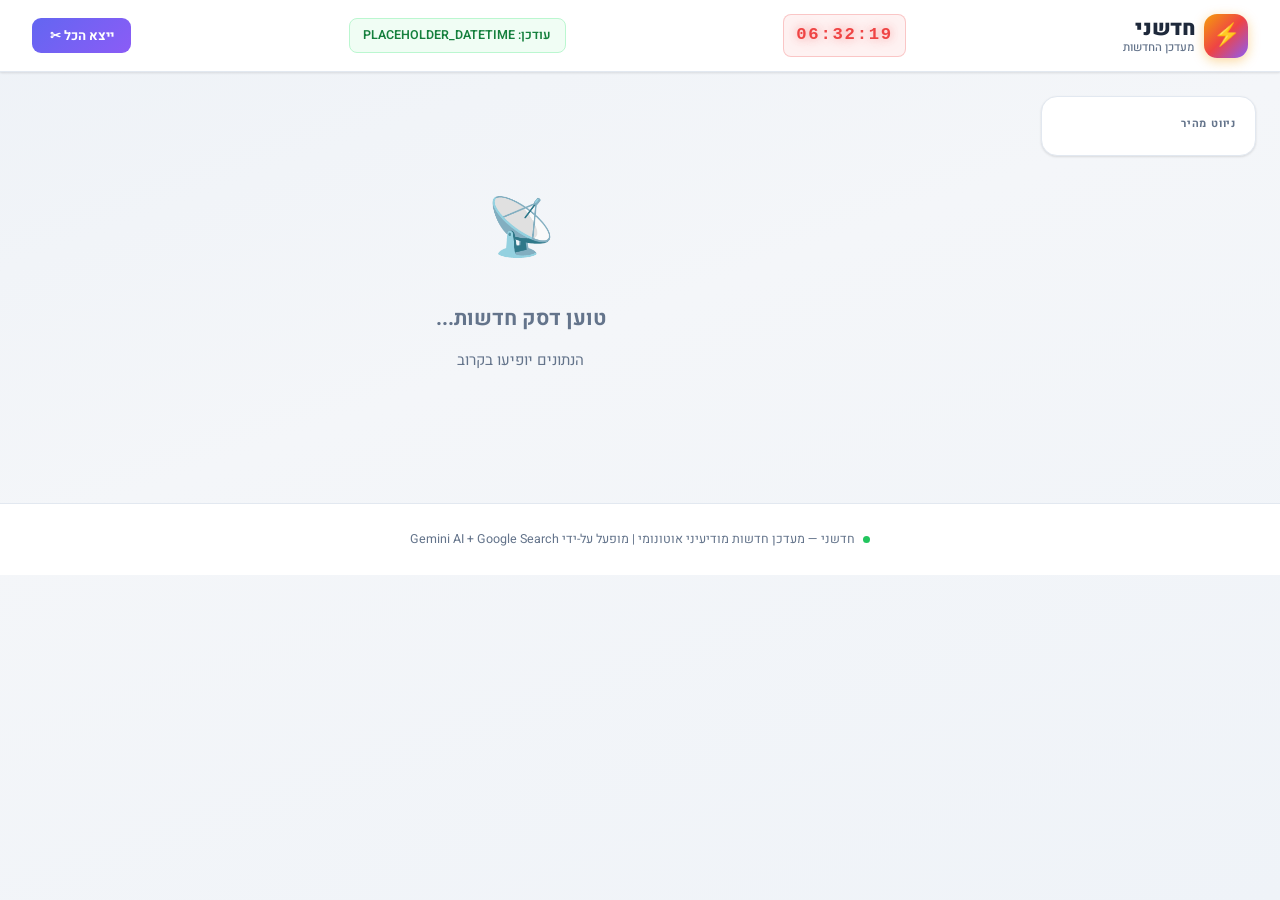
==== commit 072de66c: "feat: remove F&G/VIX/section0, fix section1 bg, bold names, 8 tickers, expand risk events Co-Authore" ====
--- a/chadshani/website/index.html
+++ b/chadshani/website/index.html
@@ -29,7 +29,8 @@
 
     body {
       font-family: 'Heebo', sans-serif;
-      background: var(--bg);
+      background: linear-gradient(160deg, #eef2f7 0%, #f4f6f9 40%, #eff3f8 100%);
+      background-attachment: fixed;
       color: var(--text);
       font-size: 15px;
       line-height: 1.9;
@@ -72,7 +73,6 @@
     .logo-title { font-size: 1.3rem; font-weight: 900; color: var(--text); letter-spacing: -.4px; }
     .logo-sub   { font-size: .72rem; font-weight: 500; color: var(--text-muted); }
 
-    .header-time { display: flex; align-items: center; gap: .7rem; }
     .live-clock {
       font-family: 'Courier New', 'Lucida Console', monospace;
       font-size: 1.08rem; font-weight: 700; letter-spacing: .1em;
@@ -141,9 +141,9 @@
     .nav-item.active { color: var(--text); font-weight: 700; }
     .nav-dot { width: 8px; height: 8px; border-radius: 50%; flex-shrink: 0; }
 
-    /* ─── Main grid ───────────────────────────── */
-    .news-grid { display: grid; grid-template-columns: 3fr 2fr; gap: 1.25rem; }
-    .col-main, .col-side { display: flex; flex-direction: column; gap: 1.25rem; }
+    /* ─── Main grid — single column ──────────── */
+    .news-grid { display: flex; flex-direction: column; gap: 1.25rem; }
+    .col-main  { display: flex; flex-direction: column; gap: 1.25rem; }
 
     /* ════════════════════════════════════════════
        SECTION CARDS
@@ -152,13 +152,15 @@
       background: var(--surface);
       border: 1px solid var(--border);
       border-radius: var(--radius);
-      box-shadow: var(--shadow-sm);
+      box-shadow: var(--shadow-sm), inset 0 1px 0 rgba(255,255,255,.8);
       overflow: hidden;
-      transition: box-shadow .2s, transform .15s;
+      transition: box-shadow .25s, transform .25s;
+      transform-style: preserve-3d;
+      will-change: transform;
     }
     .section-card:hover {
-      box-shadow: var(--shadow-md);
-      transform: translateY(-1px);
+      box-shadow: 0 16px 40px rgba(0,0,0,.11), 0 4px 10px rgba(0,0,0,.06);
+      transform: perspective(1200px) translateY(-3px) rotateX(1deg);
     }
 
     .card-header {
@@ -172,10 +174,6 @@
       font-size: 1.3rem; flex-shrink: 0;
     }
     .card-meta { flex: 1; min-width: 0; }
-    .card-num {
-      font-size: .65rem; font-weight: 700;
-      text-transform: uppercase; letter-spacing: .08em; margin-bottom: .1rem;
-    }
     .card-title { font-size: 1rem; font-weight: 800; line-height: 1.3; }
 
     .btn-copy {
@@ -190,7 +188,7 @@
 
     .card-body { padding: 1rem 1.25rem 1.2rem; }
     .section-content {
-      font-size: .875rem; line-height: 1.9; color: #374151;
+      font-size: .875rem; line-height: 1.68; color: #374151;
       white-space: pre-wrap; word-break: break-word;
     }
 
@@ -204,30 +202,22 @@
       margin-bottom: 1.25rem;
     }
     .gauge-wrap {
-      background: rgba(15,23,42,.72);
-      border: 1px solid rgba(255,255,255,.08);
+      background: #fff;
+      border: 1px solid var(--border);
       border-radius: 14px;
       padding: 1rem .8rem .9rem;
       text-align: center;
-      position: relative;
-      overflow: hidden;
-      transition: transform .2s, box-shadow .2s;
+      box-shadow: var(--shadow-sm), inset 0 1px 0 rgba(255,255,255,.9);
+      transition: transform .25s, box-shadow .25s;
     }
     .gauge-wrap:hover {
       transform: translateY(-2px);
-      box-shadow: 0 8px 28px rgba(0,0,0,.45);
-    }
-    .gauge-wrap::after {
-      content: '';
-      position: absolute;
-      top: 0; left: 0; right: 0; height: 1px;
-      background: linear-gradient(90deg, transparent, rgba(255,255,255,.18), transparent);
-      pointer-events: none;
+      box-shadow: var(--shadow-md);
     }
     .gauge-label {
       font-size: .63rem; font-weight: 800;
-      color: rgba(255,255,255,.4);
-      text-transform: uppercase; letter-spacing: .12em;
+      color: var(--text-muted);
+      text-transform: uppercase; letter-spacing: .1em;
       margin-bottom: .65rem;
     }
     .gauge-arc-wrap {
@@ -245,19 +235,97 @@
       display: inline-block; margin-top: .3rem;
       letter-spacing: .02em;
     }
-    /* ─── Section-0 dark card ─── */
-    #section-0 {
-      background: linear-gradient(150deg, #0c1222 0%, #161e3a 55%, #0e1628 100%) !important;
-      border-top: 3px solid #4f46e5 !important;
-      box-shadow: 0 0 0 1px rgba(79,70,229,.15), var(--shadow-md) !important;
-    }
-    #section-0 .card-header { border-bottom-color: rgba(255,255,255,.07) !important; }
-    #section-0 .card-title  { color: #e2e8f0 !important; }
-    #section-0 .card-num    { color: #818cf8 !important; }
-    #section-0 .card-icon   { background: rgba(79,70,229,.18) !important; color: #a5b4fc !important; }
-    #section-0 .section-content { color: rgba(203,213,225,.68) !important; }
-    #section-0 .btn-copy    { background: rgba(255,255,255,.07); border-color: rgba(255,255,255,.12); color: rgba(255,255,255,.55); }
-    #section-0 .btn-copy:hover { background: rgba(255,255,255,.13); }
+    /* ─── Utility ─── */
+    .chg-up { color: #16a34a; font-weight: 700; }
+    .chg-dn { color: #dc2626; font-weight: 700; }
+    .content-divider { border: none; border-top: 2px solid var(--border); margin: .9rem 0; }
+
+    /* ════════════════════════════════════════════
+       CONSOLE — SECTIONS 1 & 10
+    ════════════════════════════════════════════ */
+    .console-wrap {
+      background: #0d1117;
+      border: 1px solid #30363d;
+      border-radius: 10px;
+      padding: 1rem 1.25rem;
+      font-family: 'Courier New', 'Lucida Console', monospace;
+      font-size: .82rem;
+      color: #c9d1d9;
+      line-height: 1.85;
+    }
+    .console-line {
+      display: flex;
+      align-items: flex-start;
+      gap: .55rem;
+      padding: .25rem 0;
+      border-bottom: 1px solid rgba(255,255,255,.05);
+    }
+    .console-line:last-child { border-bottom: none; }
+    .console-prompt {
+      color: #3fb950;
+      font-weight: 900;
+      flex-shrink: 0;
+      user-select: none;
+      opacity: .75;
+    }
+    .console-text { flex: 1; }
+    .console-wrap strong { color: #f0f6fc; font-weight: 800; }
+    .console-wrap .chg-up { color: #3fb950; font-weight: 700; }
+    .console-wrap .chg-dn { color: #f85149; font-weight: 700; }
+    .console-wrap .content-divider { border-color: #21262d; margin: .4rem 0; }
+    .console-tag {
+      display: inline-block;
+      background: #161b22;
+      border: 1px solid #30363d;
+      border-radius: 4px;
+      padding: .04rem .38rem;
+      font-size: .72rem;
+      color: #8b949e;
+      margin-left: .3rem;
+    }
+
+    /* ════════════════════════════════════════════
+       TICKER LIST — SECTION 9
+    ════════════════════════════════════════════ */
+    .ticker-list { display: flex; flex-direction: column; }
+    .ticker-row {
+      display: flex; align-items: center; gap: .55rem;
+      padding: .38rem .4rem; border-radius: 8px;
+      transition: background .1s; flex-wrap: wrap; line-height: 1.45;
+    }
+    .ticker-row:hover { background: rgba(0,0,0,.03); }
+    .ticker-badge {
+      font-family: 'Courier New', monospace;
+      font-size: .68rem; font-weight: 900;
+      background: #1e293b; color: #f8fafc;
+      border-radius: 5px; padding: .1rem .42rem;
+      letter-spacing: .06em; flex-shrink: 0; min-width: 52px; text-align: center;
+    }
+    .ticker-name { font-weight: 700; color: var(--text); font-size: .84rem; flex-shrink: 0; min-width: 110px; }
+    .ticker-sep  { color: var(--text-muted); flex-shrink: 0; font-size: .82rem; }
+    .ticker-desc { color: var(--text-muted); font-size: .81rem; }
+    .ticker-header {
+      font-size: .7rem; font-weight: 800; color: var(--text-muted);
+      text-transform: uppercase; letter-spacing: .08em;
+      padding: .7rem .4rem .2rem; border-top: 1px solid var(--border); margin-top: .3rem;
+    }
+    .ticker-header:first-child { border-top: none; margin-top: 0; padding-top: .1rem; }
+    .ticker-spacer { height: .25rem; }
+    .ticker-other  { font-size: .83rem; color: var(--text-muted); padding: .2rem .4rem; line-height: 1.6; }
+
+    /* ════════════════════════════════════════════
+       STOCKS TABLE — SECTION 6
+    ════════════════════════════════════════════ */
+    .stocks-table { width: 100%; border-collapse: collapse; font-size: .82rem; }
+    .stocks-table th {
+      background: rgba(0,0,0,.03); padding: .4rem .6rem;
+      text-align: right; font-size: .67rem; font-weight: 800;
+      color: var(--text-muted); text-transform: uppercase;
+      letter-spacing: .06em; border-bottom: 2px solid var(--border);
+    }
+    .stocks-table td { padding: .38rem .6rem; border-bottom: 1px solid rgba(0,0,0,.05); vertical-align: middle; }
+    .stocks-table tr:last-child td { border-bottom: none; }
+    .stocks-table tr:hover td { background: rgba(0,0,0,.02); }
 
     /* ════════════════════════════════════════════
        EMPTY STATE
@@ -312,26 +380,23 @@
       .sidebar-title { width: 100%; }
     }
     @media (max-width: 780px) {
-      .news-grid { display: flex; flex-direction: column; }
-      .col-main, .col-side { display: contents; }
-      #section-0 { order: 0; }
-      #section-1 { order: 1; }
-      #section-2 { order: 2; }
-      #section-3 { order: 3; }
-      #section-4 { order: 4; }
-      #section-5 { order: 5; }
-      #section-6 { order: 6; }
-      #section-7 { order: 7; }
-      #section-8 { order: 8; }
-      #section-9 { order: 9; }
-      .header-inner { padding: .65rem 1rem; flex-wrap: wrap; }
+      .header-inner {
+        flex-direction: column; align-items: center;
+        text-align: center; gap: .5rem; padding: .75rem 1rem;
+      }
+      .live-clock { order: 1; }
+      .logo       { order: 2; }
+      .ts-badge   { order: 3; }
+      .btn-export { display: none; }
       .page-layout { padding: 0 .75rem; margin-top: 1rem; }
-      .gauges-row { grid-template-columns: 1fr; }
-    }
-
-    /* Bold inline markers */
+      .gauges-row  { grid-template-columns: 1fr; }
+      .sidebar-inner { text-align: center; }
+      .nav-item { justify-content: center; }
+      .ticker-name { min-width: 80px; }
+    }
+
+    /* Bold + change colors */
     .section-content strong { font-weight: 800; color: var(--text); }
-    #section-0 .section-content strong { color: #e2e8f0; }
 
     /* ════════════════════════════════════════════
        PRINT
@@ -355,10 +420,8 @@
           <div class="logo-sub">מעדכן החדשות</div>
         </div>
       </a>
-      <div class="header-time">
-        <span class="live-clock" id="live-clock">00:00:00</span>
-        <span class="ts-badge" id="ts-badge">טוען...</span>
-      </div>
+      <span class="live-clock" id="live-clock">00:00:00</span>
+      <span class="ts-badge" id="ts-badge">טוען...</span>
       <button class="btn-export" onclick="exportAll()">ייצא הכל ✂</button>
     </div>
   </header>
@@ -381,7 +444,6 @@
       <div id="news-cols" style="display:none">
         <div class="news-grid">
           <div class="col-main" id="col-main"></div>
-          <div class="col-side" id="col-side"></div>
         </div>
       </div>
     </main>
@@ -397,88 +459,39 @@
   <div class="toast" id="toast"></div>
 
   <!-- ══════════════ DATA ════════════════════════ -->
-  <script id="news-data" type="application/json" data-updated="14.03.2026 | 14:30">
-[
-  {
-    "num": 0,
-    "title": "מדד הפחד והחמדנות",
-    "content": "שלושת המדדים מראים עלייה קלה באופטימיות, אך עדיין בתוך תחומים נייטרליים. ה-VIX היורד מסמן ירידה בחרדה בשוק — אין פאניקה, אין אופוריה."
-  },
-  {
-    "num": 1,
-    "title": "תמונת מצב מיידית",
-    "content": "השוק נמצא במצב **Risk-on** מתון, עם שילוב של אופטימיות ממוסכת וזהירות מובנית.\n\n**מצב הסנטימנט:** הציבור המשקיע נוטה כלפי חמדנות קלה אך עדיין עם יד על הגדר. מדדי ה-Fear & Greed מצביעים על איזון בין הזדמנות לבין פחד מהחמצה. אין אופוריה — זהו שוק שעולה בזהירות ולא בהתלהבות עיוורת.\n\n**הכוח המרכזי:** ה-**Fed** והמדיניות המוניטרית ממשיכים להוביל את השוק. ציפיות להורדת ריבית מזינות את הראלי בנכסי סיכון. כל נתון מאקרו הופך לאירוע שוק — CPI, PPI, תעסוקה — כולם מניעים תנועות חדות.\n\n**מגמות בולטות:**\nעלייה חדה במניות טכנולוגיה ו-AI, בעיקר ב-**Nvidia** ו-Magnificent 7. ירידה במניות אנרגיה על רקע ירידת מחירי נפט. חזרה לצמיחה בקריפטו עם זרימת כספים ל-ETF על **Bitcoin**.\n\n**רמת הסיכון:** מתונה. ה-VIX יורד מרמות שיא, אך עדיין מעל הממוצע ההיסטורי. גידור מומלץ.\n\n**מה לצפות:** שוק תגובתי לנתוני אינפלציה ונאומי הפד. תנודתיות גבוהה סביב דוחות רווח רבעוניים."
-  },
-  {
-    "num": 2,
-    "title": "שוק ההון הכללי",
-    "content": "**S&P 500** | 4,200 | +1.2% | מגמה שבועית: עולה\n**Nasdaq 100** | 14,000 | +1.5% | סקטורים מובילים: טכנולוגיה, בריאות\n**Russell 2000** | מגמה עולה — עלייה בביטחון המשקיעים\n**תשואת אג\"ח 10 שנים** | 3.8% — ירידה, מפחיתה לחץ על מניות צמיחה\n**DXY (דולר)** | 103 — מגמה יורדת, תומכת בנכסי סיכון\n**זהב** | 1,950 — מגמה עולה, גידור אינפלציה\n**נפט WTI** | 80 — מגמה יורדת, לחץ על סקטור האנרגיה\n\nניתוח מאקרו: עלייה בביטחון המשקיעים, ירידת ריבית לטווח קצר וחזרה למגמת צמיחה — סביבה נוחה לנכסי סיכון."
-  },
-  {
-    "num": 3,
-    "title": "מפת הסקטורים",
-    "content": "**XLK** | **טכנולוגיה** | Inflow — ביקוש AI, ענן, שבבים\n**XLV** | **בריאות** | Inflow — יציבות דפנסיבית, תרופות, ביוטק\n**XLY** | **צרכנות שיקולית** | Inflow — צרכן חזק, שוק עבודה יציב\n**XLC** | **תקשורת ומדיה** | Inflow — Meta, Alphabet, Netflix חזקים\n**XLF** | **פיננסים** | נייטרלי — תלוי בנתיב הריבית, בנקים זהירים\n**XLP** | **צרכנות בסיסית** | נייטרלי — פחות אטרקטיבי ב-Risk-on\n**XLU** | **שירותים ציבוריים** | נייטרלי — ביקוש יציב, תשואת דיבידנד סבירה\n**XLE** | **אנרגיה** | Outflow — מחירי נפט יורדים, לחץ על רווחיות\n**XLI** | **תעשייה** | Outflow — חששות ממיתון תעשייתי, הזמנות חלשות\n**XLB** | **חומרים** | Outflow — ביקוש גלובלי חלש, סין מאכזבת\n**XLRE** | **נדל\"ן** | Outflow — ריבית גבוהה לוחצת על ה-REITs\n\nרוטציה מרכזית: מ-**XLE** ו-**XLI** לכיוון **XLK** ו-**XLV**. השוק מעדיף צמיחה על פני ערך."
-  },
-  {
-    "num": 4,
-    "title": "שוק הקריפטו",
-    "content": "**BTC (Bitcoin)** | 71,000 | +2% יומי | +5% שבועי | תמיכה: 68,000 | התנגדות: 72,000\n**ETH (Ethereum)** | 4,800 | +3% | ביצועים עודפים על BTC, staking ו-Layer 2 חזקים\n**SOL (Solana)** | 100 | +5% | אקוסיסטם DeFi ו-NFT עולה, מהירות גבוהה\n**ADA (Cardano)** | עולה — עדכוני פרוטוקול\n**DOT (Polkadot)** | עולה — חיבורי parachain פעילים\n\nתעודות סל קריפטו: Inflows 100M$ — ביקוש מוסדי גובר\nתנועות לווייתנים: 10,000 BTC הועברו — לחץ מכירה אפשרי\nנגזרים: **Open Interest** עולה | **Funding Rate** חיובי | **Long/Short** לטובת לונג\nמחזורי מסחר: נפחים ב-CEX ו-DEX: עולים — שוק פעיל"
-  },
-  {
-    "num": 5,
-    "title": "סקטור השבבים — תשתיות חומרה",
-    "content": "**NVDA (Nvidia)** | 500 | +2% | מוצרים: H100, H200 — שולטת בשוק GPU לאימון AI\n**TSM (TSMC)** | 100 | +1% | כושר ייצור עולה | מוביל בייצור 3nm ו-CoWoS\n**AVGO (Broadcom)** | 500 | +1% | ASIC מותאמים ל-AI, VMware — מנוע צמיחה נוסף\n**AMD** | 100 | +2% | MI300X מאיים על Nvidia בשוק DC GPU\n**SK Hynix** | עולה — מוביל ב-HBM3 לשוק ה-AI\n**Samsung** | עולה — DRAM ו-NAND, מתחרה ב-HBM\n**MU (Micron)** | עולה — זיכרון HBM, DRAM, ביקוש AI\n\nשרשרת אספקה: **CoWoS packaging** — בקבוק הצוואר הקריטי ב-2024\nhyperscalers: **Amazon**, **Google**, **Microsoft** — Capex עולה בחדות"
-  },
-  {
-    "num": 6,
-    "title": "סקטור התוכנה — ענקיות וסייבר",
-    "content": "**GOOGL (Alphabet)** | 2,500 | +1% | Google Workspace, Gemini, Cloud\n**MSFT (Microsoft)** | 300 | +1% | Azure AI, Copilot — תוצאות עסקיות חזקות\n**AAPL (Apple)** | 150 | +1% | iPhone 16, Vision Pro — מכירות יציבות\n**META (Meta)** | 300 | +2% | Facebook, Instagram, Threads — מנוע פרסום חזק\n**AMZN (Amazon)** | 3,000 | +1% | AWS, e-commerce — צמיחה ברווח\n**ADBE (Adobe)** | 500 | +1% | Creative Cloud, Firefly AI — תחרות עם Canva\n**CRM (Salesforce)** | 200 | +1% | AI CRM, Einstein — לחץ מ-Microsoft\n\nסייבר:\n**CRWD (CrowdStrike)** | מוביל EDR, ARR חזק\n**PANW (Palo Alto Networks)** | פלטפורמת אבטחה, SASE\n**S (SentinelOne)** | AI security, XDR\n**ZS (Zscaler)** | Zero-trust, ענן"
-  },
-  {
-    "num": 7,
-    "title": "תחום ה-AI — עדכוני מודלים ותעשייה",
-    "content": "**GPT-4o / GPT-4 Turbo (OpenAI)** | עדכוני מודל + API | multimodal — vision, audio, code\n**Gemini 1.5 Pro (Google)** | 1M token context | integrations עם Google Workspace\n**Claude 3 Opus (Anthropic)** | מוביל בבנצ'מארקים | API זמין, context 200K\n**Llama 3 (Meta)** | open source מוביל | קהילת fine-tuning פעילה\n**Grok 1.5 (xAI)** | vision support | השוואות ל-GPT-4\n**Mistral Large** | מתחרה ב-GPT-4 במחיר נמוך יותר\n**Cohere** | מוצרים ארגוניים | RAG מתקדם\n**Perplexity AI** | חיפוש מבוסס AI | Pro API\n\nתחרות עסקית: **OpenAI** מול **Google** מול **Anthropic** — מרוץ למודלים\nרגולציה: **EU AI Act**, ארה\"ב — Biden EO, סין — הנחיות AI\nתשתיות: מחסור ב-GPU מתמשך | עלויות inference יורדות | efficiency עולה"
-  },
-  {
-    "num": 8,
-    "title": "עדכוני כלי AI — רזולוציה יומיומית",
-    "content": "**ChatGPT (OpenAI)** | עדכוני UI | GPT Store | plugins | memory feature\n**Gemini (Google)** | Gemini Advanced | integrations ב-Gmail, Docs, Drive\n**Claude.ai (Anthropic)** | Projects | context window 200K | artifacts\n**Perplexity** | Pro search | API | Copilot mode\n**NotebookLM (Google)** | Audio Overview | שיחות קוליות אינטראקטיביות\n**Cursor** | AI IDE מוביל | Composer mode | codebase context\n**GitHub Copilot** | Workspace | CLI | עדכוני GPT-4\n**Midjourney v6** | שיפורי ריאליזם | text בתוך תמונות\n**DALL-E 3** | integration ב-ChatGPT\n**Sora (OpenAI)** | video generation — beta מוגבל"
-  },
-  {
-    "num": 9,
-    "title": "סיכום, ניהול סיכונים ומעקב",
-    "content": "**טיקרים למעקב:**\n**NVDA** — Nvidia — ריבית AI, H100/H200, מוביל שוק GPU\n**MSFT** — Microsoft — Azure AI, Copilot, תוצאות Q4\n**AAPL** — Apple — iPhone 16, Vision Pro, WWDC\n**GOOGL** — Alphabet — Gemini, Cloud, פרסום דיגיטלי\n**META** — Meta — מנוע פרסום, Llama 3, Reality Labs\n**AMZN** — Amazon — AWS, AI inference, e-commerce רבעוני\n**TSM** — TSMC — 3nm, CoWoS, ביקוש AI\n**AVGO** — Broadcom — ASIC, VMware, נתוני רבעון\n**AMD** — AMD — MI300X, תחרות Nvidia, DC GPU\n**CRWD** — CrowdStrike — דוחות רבעוניים, ARR\n**PANW** — Palo Alto Networks — פלטפורמה, SASE\n**PLTR** — Palantir — AI platform, AIP, ממשלה ואנטרפרייז\n**ARM** — ARM Holdings — רישיונות AI, Cortex X5\n**SMCI** — Super Micro Computer — שרתי AI, ביקוש hyperscale\n**DELL** — Dell Technologies — PowerEdge AI, שוק שרתים\n**MU** — Micron — HBM3, DRAM AI, מחזורי זיכרון\n**INTC** — Intel — Gaudi 3, foundry, תחרות TSMC\n**BTC** — Bitcoin — ETF flows, Halving 2024, מחיר\n**ETH** — Ethereum — Staking, Layer 2, DeFi TVL\n**SOL** — Solana — DePIN, אקוסיסטם, מהירות עסקאות\n**XLK** — Technology ETF — חשיפה רחבה לסקטור הטק\n**QQQ** — Nasdaq 100 ETF — מדד הטכנולוגיה הרחב\n\n**אירועי סיכון:**\nנתוני **CPI/PPI** — השפעה על ציפיות הריבית\nדוחות רווח Q4 — **Microsoft**, **Google**, **Meta**, **Apple**\nנאומי **Fed** — פאוול, פרוטוקולי FOMC\n**Bitcoin Halving** — אפריל 2024 — אירוע מחזורי\nאישורי רגולציה AI — **EU AI Act**, ארה\"ב\n\n**מה השתנה מהדסק הקודם:**\nעלייה בביטחון המשקיעים, ירידת ריבית לטווח קצר\n**Bitcoin** עבר שיא ATH ל-71,000\n**Claude 3 Opus** פורסם — ביצועים עודפים על GPT-4 בחלק מהמדדים"
-  }
-]
+  <script id="news-data" type="application/json" data-updated="PLACEHOLDER_DATETIME">
+PLACEHOLDER_NEWS_JSON
   </script>
   <script id="gauges-data" type="application/json">
-{"fng": 62, "crypto_fng": 55, "vix": 18.2}
+PLACEHOLDER_GAUGES_JSON
   </script>
 
   <!-- ══════════════ APP ═════════════════════════ -->
   <script>
     /* ─── Section metadata ──────────────────────── */
     const SECS = [
-      { num:0, icon:'📊', label:'מדד פחד וחמדנות',  col:'side',
+      { num:0,  icon:'📊', label:'מדד פחד וחמדנות',  col:'main',
         bg:'#fffbeb', border:'#fcd34d', color:'#d97706', tc:'#92400e', lb:'#fef3c7' },
-      { num:1, icon:'🌐', label:'תמונת מצב מיידית', col:'main',
+      { num:1,  icon:'🌐', label:'תמונת מצב מיידית', col:'main',
         bg:'#f0fdf4', border:'#86efac', color:'#16a34a', tc:'#14532d', lb:'#dcfce7' },
-      { num:2, icon:'📈', label:'שוק ההון הכללי',   col:'main',
+      { num:2,  icon:'📈', label:'שוק ההון הכללי',   col:'main',
         bg:'#eff6ff', border:'#93c5fd', color:'#2563eb', tc:'#1e3a8a', lb:'#dbeafe' },
-      { num:3, icon:'🗺', label:'מפת הסקטורים',     col:'side',
+      { num:3,  icon:'🗺', label:'מפת הסקטורים',     col:'main',
         bg:'#faf5ff', border:'#c4b5fd', color:'#7c3aed', tc:'#4c1d95', lb:'#ede9fe' },
-      { num:4, icon:'₿',  label:'שוק הקריפטו',      col:'main',
+      { num:4,  icon:'₿',  label:'שוק הקריפטו',      col:'main',
         bg:'#fff7ed', border:'#fdba74', color:'#ea580c', tc:'#7c2d12', lb:'#ffedd5' },
-      { num:5, icon:'⚡', label:'סקטור השבבים',     col:'main',
+      { num:5,  icon:'⚡', label:'סקטור השבבים',     col:'main',
         bg:'#f0f9ff', border:'#7dd3fc', color:'#0284c7', tc:'#0c4a6e', lb:'#e0f2fe' },
-      { num:6, icon:'💻', label:'סקטור התוכנה',     col:'side',
+      { num:6,  icon:'💻', label:'סקטור התוכנה',     col:'main',
         bg:'#fdf4ff', border:'#e879f9', color:'#c026d3', tc:'#701a75', lb:'#fae8ff' },
-      { num:7, icon:'🤖', label:'תחום ה-AI',         col:'main',
+      { num:7,  icon:'🤖', label:'תחום ה-AI',         col:'main',
         bg:'#f5f3ff', border:'#a78bfa', color:'#7c3aed', tc:'#4c1d95', lb:'#ede9fe' },
-      { num:8, icon:'🛠', label:'עדכוני כלי AI',     col:'side',
+      { num:8,  icon:'🛠', label:'עדכוני כלי AI',     col:'main',
         bg:'#f0fdfa', border:'#5eead4', color:'#0d9488', tc:'#134e4a', lb:'#ccfbf1' },
-      { num:9, icon:'⚠️', label:'סיכום וסיכונים',   col:'side',
+      { num:9,  icon:'📌', label:'טיקרים למעקב',     col:'main',
         bg:'#fff1f2', border:'#fda4af', color:'#e11d48', tc:'#881337', lb:'#ffe4e6' },
+      { num:10, icon:'🧭', label:'סיכום כללי',        col:'main',
+        bg:'#f8fafc', border:'#94a3b8', color:'#475569', tc:'#0f172a', lb:'#e2e8f0' },
     ];
 
     /* ─── Gauge helpers ─────────────────────────── */
@@ -512,74 +525,192 @@
       const ticks = Array.from({length:9},(_,i)=>{
         const ta=a0+((i+1)/10)*(a1-a0);
         const [tx1,ty1]=pt(R+5,ta), [tx2,ty2]=pt(R+(i===4?15:10),ta);
-        return `<line x1="${tx1.toFixed(1)}" y1="${ty1.toFixed(1)}" x2="${tx2.toFixed(1)}" y2="${ty2.toFixed(1)}" stroke="rgba(255,255,255,.22)" stroke-width="${i===4?2:1.5}" stroke-linecap="round"/>`;
+        return `<line x1="${tx1.toFixed(1)}" y1="${ty1.toFixed(1)}" x2="${tx2.toFixed(1)}" y2="${ty2.toFixed(1)}" stroke="#d1d5db" stroke-width="${i===4?2:1.5}" stroke-linecap="round"/>`;
       }).join('');
       const [nX,nY]=pt(R-15,a), [n2X,n2Y]=pt(-8,a);
       const fillArc = p>0 ? `
-        <path d="M${x0.toFixed(1)} ${y0.toFixed(1)} A${R} ${R} 0 ${la} 1 ${xF.toFixed(1)} ${yF.toFixed(1)}" fill="none" stroke="${color}" stroke-width="12" stroke-linecap="round" opacity=".18"/>
-        <path d="M${x0.toFixed(1)} ${y0.toFixed(1)} A${R} ${R} 0 ${la} 1 ${xF.toFixed(1)} ${yF.toFixed(1)}" fill="none" stroke="${color}" stroke-width="9" stroke-linecap="round"/>` : '';
+        <path d="M${x0.toFixed(1)} ${y0.toFixed(1)} A${R} ${R} 0 ${la} 1 ${xF.toFixed(1)} ${yF.toFixed(1)}" fill="none" stroke="${color}" stroke-width="11" stroke-linecap="round" opacity=".18"/>
+        <path d="M${x0.toFixed(1)} ${y0.toFixed(1)} A${R} ${R} 0 ${la} 1 ${xF.toFixed(1)} ${yF.toFixed(1)}" fill="none" stroke="${color}" stroke-width="8" stroke-linecap="round"/>` : '';
       return `<svg viewBox="0 0 ${W} ${H}" style="overflow:visible;width:100%;height:auto">
-        <path d="M${x0.toFixed(1)} ${y0.toFixed(1)} A${R} ${R} 0 1 1 ${x1.toFixed(1)} ${y1.toFixed(1)}" fill="none" stroke="rgba(255,255,255,.09)" stroke-width="9" stroke-linecap="round"/>
+        <path d="M${x0.toFixed(1)} ${y0.toFixed(1)} A${R} ${R} 0 1 1 ${x1.toFixed(1)} ${y1.toFixed(1)}" fill="none" stroke="#e5e7eb" stroke-width="8" stroke-linecap="round"/>
         ${fillArc}
         ${ticks}
-        <line x1="${n2X.toFixed(1)}" y1="${n2Y.toFixed(1)}" x2="${nX.toFixed(1)}" y2="${nY.toFixed(1)}" stroke="rgba(255,255,255,.9)" stroke-width="2.5" stroke-linecap="round"/>
-        <circle cx="${cx}" cy="${cy}" r="6.5" fill="${color}" stroke="rgba(255,255,255,.2)" stroke-width="2.5"/>
-        <circle cx="${cx}" cy="${cy}" r="2.5" fill="white" opacity=".85"/>
+        <line x1="${n2X.toFixed(1)}" y1="${n2Y.toFixed(1)}" x2="${nX.toFixed(1)}" y2="${nY.toFixed(1)}" stroke="#374151" stroke-width="2" stroke-linecap="round"/>
+        <circle cx="${cx}" cy="${cy}" r="6" fill="${color}" stroke="white" stroke-width="2.5"/>
+        <circle cx="${cx}" cy="${cy}" r="2" fill="white"/>
       </svg>`;
     }
 
-    function fngInfoDark(val) {
-      if (val == null) return { text:'N/A',             bg:'rgba(100,116,139,.18)', fg:'#94a3b8' };
-      if (val <= 24)   return { text:'פחד קיצוני',     bg:'rgba(239,68,68,.18)',   fg:'#f87171' };
-      if (val <= 44)   return { text:'פחד',             bg:'rgba(249,115,22,.18)',  fg:'#fb923c' };
-      if (val <= 54)   return { text:'ניטרלי',          bg:'rgba(234,179,8,.18)',   fg:'#fde047' };
-      if (val <= 74)   return { text:'חמדנות',          bg:'rgba(16,185,129,.18)',  fg:'#6ee7b7' };
-                       return { text:'חמדנות קיצונית', bg:'rgba(34,197,94,.18)',   fg:'#86efac' };
-    }
-    function vixInfoDark(v) {
-      if (v == null) return { text:'N/A',        bg:'rgba(100,116,139,.18)', fg:'#94a3b8' };
-      if (v > 25)    return { text:'סיכון גבוה', bg:'rgba(239,68,68,.18)',   fg:'#f87171' };
-      if (v > 15)    return { text:'מתון',        bg:'rgba(234,179,8,.18)',   fg:'#fde047' };
-                     return { text:'נמוך',         bg:'rgba(34,197,94,.18)',   fg:'#86efac' };
-    }
+    function vixInfo(v) {
+      if (v == null) return { text:'N/A',        bg:'#e2e8f0', fg:'#64748b' };
+      if (v > 25)    return { text:'סיכון גבוה', bg:'#fee2e2', fg:'#dc2626' };
+      if (v > 15)    return { text:'מתון',        bg:'#fef9c3', fg:'#ca8a04' };
+                     return { text:'נמוך',         bg:'#d1fae5', fg:'#059669' };
+    }
+    /* ── CNN-style gauge (colored zone arcs + needle) ── */
+    function cnnGaugeSVG(val) {
+      const W=200, H=112, R=82, cx=100, cy=108;
+      const zones = [
+        { from:0,  to:25,  color:'#dc2626' },
+        { from:25, to:45,  color:'#ea580c' },
+        { from:45, to:55,  color:'#ca8a04' },
+        { from:55, to:75,  color:'#65a30d' },
+        { from:75, to:100, color:'#16a34a' },
+      ];
+      const pt     = (r,a) => [cx + r*Math.cos(a), cy + r*Math.sin(a)];
+      const toAng  = v => Math.PI + (v/100)*Math.PI;
+      const zonePath = (from, to, color) => {
+        const a0=toAng(from), a1=toAng(to);
+        const [x0,y0]=pt(R,a0), [x1,y1]=pt(R,a1);
+        const la=(a1-a0)>Math.PI?1:0;
+        return `<path d="M${x0.toFixed(1)},${y0.toFixed(1)} A${R},${R} 0 ${la} 1 ${x1.toFixed(1)},${y1.toFixed(1)}" fill="none" stroke="${color}" stroke-width="14" stroke-linecap="butt"/>`;
+      };
+      /* gap lines between zones */
+      const gaps = [25,45,55,75].map(v => {
+        const a=toAng(v);
+        const [x1,y1]=pt(R-10,a), [x2,y2]=pt(R+2,a);
+        return `<line x1="${x1.toFixed(1)}" y1="${y1.toFixed(1)}" x2="${x2.toFixed(1)}" y2="${y2.toFixed(1)}" stroke="white" stroke-width="2"/>`;
+      });
+      /* zone label positions */
+      const zLabels = [
+        { v:12.5, text:'FEAR\nEXTREME', size:'.38rem' },
+        { v:35,   text:'FEAR',          size:'.44rem' },
+        { v:50,   text:'NEUTRAL',       size:'.42rem' },
+        { v:65,   text:'GREED',         size:'.44rem' },
+        { v:87.5, text:'GREED\nEXTREME',size:'.38rem' },
+      ];
+      const labelSvg = zLabels.map(z => {
+        const a=toAng(z.v);
+        const [lx,ly]=pt(R-26, a);
+        const lines = z.text.split('\n');
+        const dy = lines.length > 1 ? -5 : 0;
+        return lines.map((line,i) =>
+          `<text x="${lx.toFixed(1)}" y="${(ly+dy+i*8).toFixed(1)}" text-anchor="middle" fill="white" font-size="${z.size}" font-weight="800" font-family="Heebo,sans-serif" opacity=".9">${line}</text>`
+        ).join('');
+      }).join('');
+      /* tick marks */
+      const ticks = Array.from({length:9},(_,i)=>{
+        const ta=toAng((i+1)*10);
+        const [tx1,ty1]=pt(R+6,ta), [tx2,ty2]=pt(R+(i%2===0?12:8),ta);
+        return `<line x1="${tx1.toFixed(1)}" y1="${ty1.toFixed(1)}" x2="${tx2.toFixed(1)}" y2="${ty2.toFixed(1)}" stroke="#d1d5db" stroke-width="1.5" stroke-linecap="round"/>`;
+      }).join('');
+      /* needle */
+      const needleAng = toAng(val != null ? Math.max(0,Math.min(100,val)) : 50);
+      const [nX,nY]=pt(R-14,needleAng), [n2X,n2Y]=pt(-8,needleAng);
+      const parts = [
+        /* bg track */ `<path d="M${pt(R,Math.PI)[0].toFixed(1)},${pt(R,Math.PI)[1].toFixed(1)} A${R},${R} 0 0 1 ${pt(R,2*Math.PI)[0].toFixed(1)},${pt(R,2*Math.PI)[1].toFixed(1)}" fill="none" stroke="#e5e7eb" stroke-width="14"/>`,
+        ...zones.map(z=>zonePath(z.from,z.to,z.color)),
+        ...gaps, ticks, labelSvg,
+        `<line x1="${n2X.toFixed(1)}" y1="${n2Y.toFixed(1)}" x2="${nX.toFixed(1)}" y2="${nY.toFixed(1)}" stroke="#374151" stroke-width="2.5" stroke-linecap="round"/>`,
+        `<circle cx="${cx}" cy="${cy}" r="6" fill="#374151" stroke="white" stroke-width="2.5"/>`,
+        `<circle cx="${cx}" cy="${cy}" r="2" fill="white"/>`,
+      ];
+      return `<svg viewBox="0 0 ${W} ${H}" style="overflow:visible;width:100%;height:auto">${parts.join('')}</svg>`;
+    }
+
     function gaugesHTML(gauges) {
       if (!gauges) return '';
-      const items = [
-        { label:'CNN F&G',    val:gauges.fng,        isVix:false },
-        { label:'Crypto F&G', val:gauges.crypto_fng,  isVix:false },
-        { label:'VIX',        val:gauges.vix,         isVix:true  },
-      ];
-      return '<div class="gauges-row">' + items.map(it => {
-        const v   = it.val != null ? Math.round(it.val) : null;
-        const pct = it.isVix ? (v!=null ? Math.min(1,v/50):null) : (v!=null ? v/100:null);
-        const col = arcColor(v, it.isVix);
-        const lbl = it.isVix ? vixInfoDark(v) : fngInfoDark(v);
-        return `<div class="gauge-wrap">
-          <div class="gauge-label">${it.label}</div>
-          <div class="gauge-arc-wrap">${arcSVG(pct,col)}</div>
-          <div class="gauge-value-text" style="color:${col}">${v!=null?v:'—'}</div>
-          <span class="gauge-sentiment" style="background:${lbl.bg};color:${lbl.fg}">${lbl.text}</span>
-        </div>`;
-      }).join('') + '</div>';
-    }
+      /* VIX — original arc style */
+      const vix = gauges.vix != null ? Math.round(gauges.vix) : null;
+      const vixPct = vix != null ? Math.min(1, vix/50) : null;
+      const vixCol = arcColor(vix, true);
+      const vixLbl = vixInfo(vix);
+      const vixGauge = `<div class="gauge-wrap">
+        <div class="gauge-label">VIX</div>
+        <div class="gauge-arc-wrap">${arcSVG(vixPct, vixCol)}</div>
+        <div class="gauge-value-text" style="color:${vixCol}">${vix!=null?vix:'—'}</div>
+        <span class="gauge-sentiment" style="background:${vixLbl.bg};color:${vixLbl.fg}">${vixLbl.text}</span>
+      </div>`;
+      /* CNN F&G — CNN-style colored zone gauge */
+      const fng = gauges.fng != null ? Math.round(gauges.fng) : null;
+      const fngCol = arcColor(fng, false);
+      const fngLbl = fngInfo(fng);
+      const cnnGauge = `<div class="gauge-wrap">
+        <div class="gauge-label">CNN F&amp;G</div>
+        <div class="gauge-arc-wrap">${cnnGaugeSVG(fng)}</div>
+        <div class="gauge-value-text" style="color:${fngCol}">${fng!=null?fng:'—'}</div>
+        <span class="gauge-sentiment" style="background:${fngLbl.bg};color:${fngLbl.fg}">${fngLbl.text}</span>
+      </div>`;
+      return `<div class="gauges-row" style="grid-template-columns:1fr 1fr">${vixGauge}${cnnGauge}</div>`;
+    }
+
+    /* ─── Special content renderers ─────────────── */
+    function buildTickersContent(content) {
+      const lines = content.split('\n');
+      let html = '<div class="ticker-list">';
+      for (const line of lines) {
+        const t = line.trim();
+        if (!t) { html += '<div class="ticker-spacer"></div>'; continue; }
+        const m = t.match(/^\*\*([A-Z0-9.]+)\*\*\s*[—\-–]\s*(.+?)\s*[—\-–]\s*(.+)$/);
+        if (m) {
+          html += `<div class="ticker-row"><span class="ticker-badge">${esc(m[1])}</span><span class="ticker-name">${esc(m[2])}</span><span class="ticker-sep">—</span><span class="ticker-desc">${md(m[3])}</span></div>`;
+        } else if (t.startsWith('**') && (t.endsWith('**') || t.endsWith(':**'))) {
+          html += `<div class="ticker-header">${md(t)}</div>`;
+        } else {
+          html += `<div class="ticker-other">${md(t)}</div>`;
+        }
+      }
+      return html + '</div>';
+    }
+
+    function buildSoftwareTable(content) {
+      const lines = content.split('\n');
+      let tableRows = [], otherHtml = '', inOther = false;
+      for (const line of lines) {
+        const t = line.trim(); if (!t) continue;
+        const m = t.match(/^\*\*([A-Z]+)\s*\(([^)]+)\)\*\*\s*\|\s*([\d,]+)\s*\|\s*([^|]+)\|\s*(.+)$/);
+        if (m && !inOther) {
+          const chgCls = m[4].trim().startsWith('+') ? 'chg-up' : m[4].trim().startsWith('-') ? 'chg-dn' : '';
+          tableRows.push(`<tr><td><span class="ticker-badge">${esc(m[1])}</span></td><td><strong>${esc(m[2])}</strong></td><td>${esc(m[3])}</td><td class="${chgCls}">${esc(m[4].trim())}</td><td>${md(m[5])}</td></tr>`);
+        } else { inOther = true; otherHtml += '<div class="ticker-row" style="flex-wrap:wrap">' + md(t) + '</div>'; }
+      }
+      let html = '';
+      if (tableRows.length) html += `<table class="stocks-table"><thead><tr><th>טיקר</th><th>שם</th><th>מחיר</th><th>שינוי</th><th>פרטים</th></tr></thead><tbody>${tableRows.join('')}</tbody></table>`;
+      if (otherHtml) html += `<div class="ticker-list" style="margin-top:.75rem">${otherHtml}</div>`;
+      return html;
+    }
+
+    /* ─── Console renderer (sections 1 & 10) ───── */
+    function buildConsoleContent(content) {
+      /* split on blank lines or sentence endings, keep non-empty chunks */
+      const chunks = content
+        .split(/\n{2,}|(?<=[\.\!\?])\s+(?=[^\s])/)
+        .map(c => c.trim()).filter(Boolean);
+      const prompts = ['▶', '●', '◆', '▶', '●', '◆', '▶', '●', '◆', '▶'];
+      return `<div class="console-wrap">` +
+        chunks.map((chunk, i) => {
+          const sym = prompts[i % prompts.length];
+          return `<div class="console-line">
+            <span class="console-prompt">${sym}</span>
+            <span class="console-text">${md(chunk)}</span>
+          </div>`;
+        }).join('') +
+      `</div>`;
+    }
+
+    const TABLE_SECTIONS = new Set([2, 3, 4, 5, 6, 7, 8]);
 
     /* ─── Card builder ──────────────────────────── */
     function buildCard(sec, cfg, gauges) {
       const g = sec.num===0 ? gaugesHTML(gauges) : '';
+      let body;
+      if      (sec.num===9)                  body = buildTickersContent(sec.content);
+      else if (TABLE_SECTIONS.has(sec.num))  body = buildSoftwareTable(sec.content);
+      else if (sec.num===10)                 body = buildConsoleContent(sec.content);
+      else                                   body = `<div class="section-content">${md(sec.content)}</div>`;
       return `
 <article class="section-card" id="section-${sec.num}"
   style="border-top:3px solid ${cfg.border};background:${cfg.bg}">
   <div class="card-header">
     <div class="card-icon" style="background:${cfg.lb};color:${cfg.color}">${cfg.icon}</div>
     <div class="card-meta">
-      <div class="card-num" style="color:${cfg.color}">סעיף ${sec.num}</div>
       <div class="card-title" style="color:${cfg.tc}">${sec.title||cfg.label}</div>
     </div>
     <button class="btn-copy" onclick="copySection(${sec.num},this)">העתק</button>
   </div>
   <div class="card-body">
     ${g}
-    <div class="section-content">${md(sec.content)}</div>
+    ${body}
   </div>
 </article>`;
     }
@@ -619,7 +750,15 @@
 
     /* ─── Util ──────────────────────────────────── */
     function esc(s){ return (s||'').replace(/&/g,'&amp;').replace(/</g,'&lt;').replace(/>/g,'&gt;'); }
-    function md(s){ return esc(s).replace(/\*\*(.+?)\*\*/g,'<strong>$1</strong>'); }
+    function md(s){
+      /* strip "סעיף X" labels that LLM sometimes injects */
+      s = (s||'').replace(/סעיף\s+\d+[.:)]*\s*/g, '');
+      return esc(s)
+        .replace(/\*\*(.+?)\*\*/g,'<strong>$1</strong>')
+        .replace(/\+(\d[\d.]*%)/g,'<span class="chg-up">+$1</span>')
+        .replace(/(?<![A-Za-z\d])-(\d[\d.]*%)/g,'<span class="chg-dn">-$1</span>')
+        .replace(/^---$/mg,'<hr class="content-divider">');
+    }
 
     function showToast(msg){
       const t=document.getElementById('toast');
@@ -667,12 +806,10 @@
       document.getElementById('news-cols').style.display='block';
 
       const colMain=document.getElementById('col-main');
-      const colSide=document.getElementById('col-side');
 
       sections.forEach(sec=>{
         const cfg=SECS.find(c=>c.num===sec.num); if(!cfg)return;
-        const target = cfg.col==='main' ? colMain : colSide;
-        target.insertAdjacentHTML('beforeend', buildCard(sec,cfg,gauges));
+        colMain.insertAdjacentHTML('beforeend', buildCard(sec,cfg,gauges));
       });
 
       buildNav(sections);
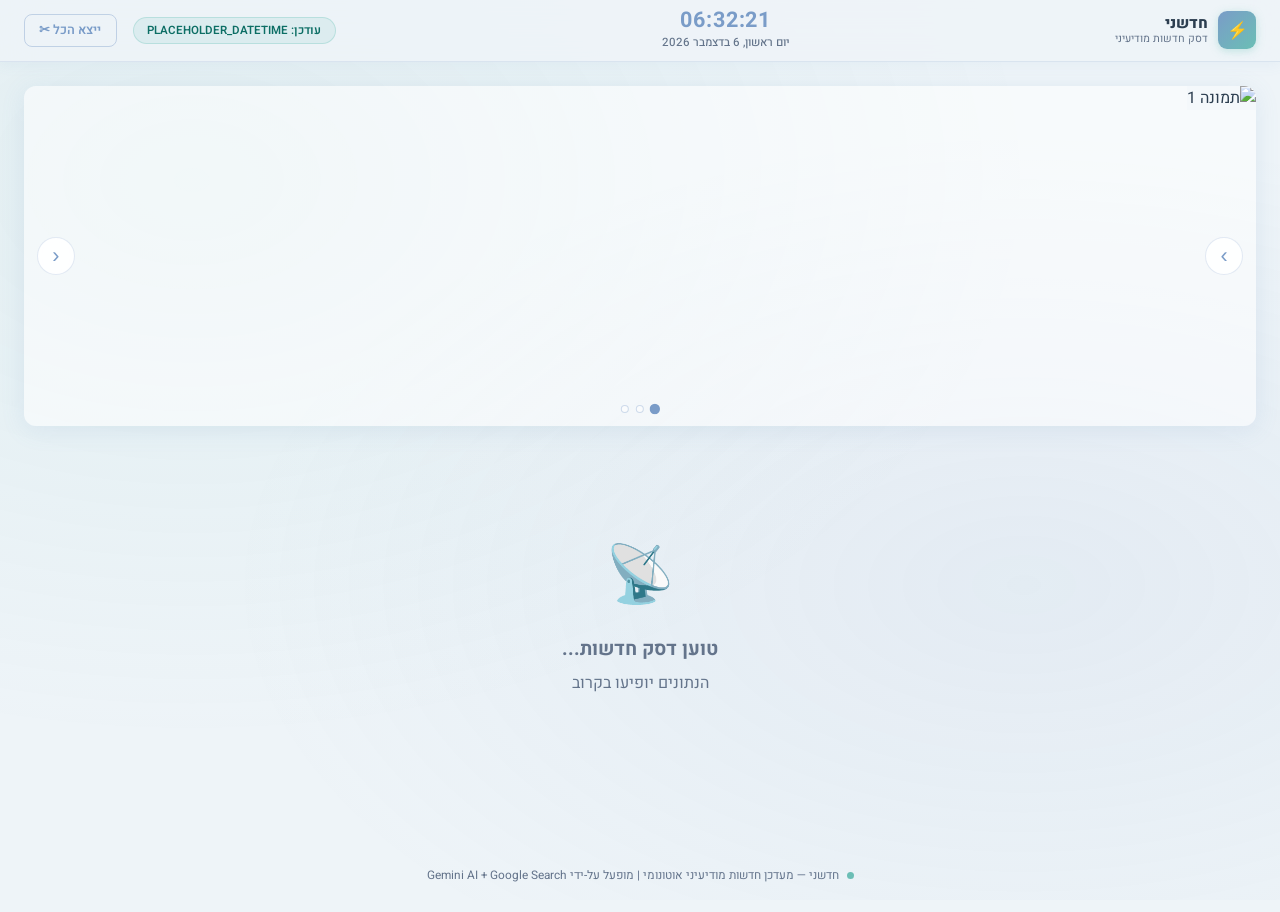
==== commit a7fc18c8: "redesign: full UI overhaul + fix data pipeline for חדשני - New cool-pastel glassmorphism design (sty" ====
--- a/chadshani/website/index.html
+++ b/chadshani/website/index.html
@@ -3,832 +3,97 @@
 <head>
   <meta charset="UTF-8" />
   <meta name="viewport" content="width=device-width, initial-scale=1.0" />
-  <title>חדשני — מעדכן החדשות</title>
+  <title>חדשני — דסק חדשות מודיעיני</title>
+
+  <!-- Google Fonts — Heebo (Hebrew-optimised) -->
   <link rel="preconnect" href="https://fonts.googleapis.com" />
   <link rel="preconnect" href="https://fonts.gstatic.com" crossorigin />
   <link href="https://fonts.googleapis.com/css2?family=Heebo:wght@300;400;500;600;700;800;900&display=swap" rel="stylesheet" />
-  <style>
-    /* ════════════════════════════════════════════
-       RESET & BASE
-    ════════════════════════════════════════════ */
-    *, *::before, *::after { box-sizing: border-box; margin: 0; padding: 0; }
 
-    :root {
-      --bg:          #f4f6f9;
-      --surface:     #ffffff;
-      --border:      #e2e8f0;
-      --text:        #1e293b;
-      --text-muted:  #64748b;
-      --shadow-sm:   0 1px 3px rgba(0,0,0,.07), 0 1px 2px rgba(0,0,0,.05);
-      --shadow-md:   0 4px 16px rgba(0,0,0,.08), 0 2px 6px rgba(0,0,0,.05);
-      --shadow-lg:   0 10px 30px rgba(0,0,0,.10);
-      --radius:      16px;
-    }
-
-    html { scroll-behavior: smooth; }
-
-    body {
-      font-family: 'Heebo', sans-serif;
-      background: linear-gradient(160deg, #eef2f7 0%, #f4f6f9 40%, #eff3f8 100%);
-      background-attachment: fixed;
-      color: var(--text);
-      font-size: 15px;
-      line-height: 1.9;
-      min-height: 100vh;
-    }
-
-    /* ════════════════════════════════════════════
-       HEADER
-    ════════════════════════════════════════════ */
-    .site-header {
-      background: var(--surface);
-      border-bottom: 1px solid var(--border);
-      box-shadow: var(--shadow-sm);
-      position: sticky;
-      top: 0;
-      z-index: 100;
-    }
-    .header-inner {
-      max-width: 1400px;
-      margin: 0 auto;
-      padding: .85rem 2rem;
-      display: flex;
-      align-items: center;
-      justify-content: space-between;
-      gap: 1rem;
-    }
-
-    /* Logo */
-    .logo { display: flex; align-items: center; gap: .6rem; text-decoration: none; }
-    .logo-icon {
-      width: 44px; height: 44px;
-      border-radius: 13px;
-      background: linear-gradient(135deg, #f59e0b 0%, #ef4444 50%, #8b5cf6 100%);
-      display: flex; align-items: center; justify-content: center;
-      font-size: 22px;
-      box-shadow: 0 3px 12px rgba(245,158,11,.40);
-      flex-shrink: 0;
-    }
-    .logo-text { line-height: 1.15; }
-    .logo-title { font-size: 1.3rem; font-weight: 900; color: var(--text); letter-spacing: -.4px; }
-    .logo-sub   { font-size: .72rem; font-weight: 500; color: var(--text-muted); }
-
-    .live-clock {
-      font-family: 'Courier New', 'Lucida Console', monospace;
-      font-size: 1.08rem; font-weight: 700; letter-spacing: .1em;
-      color: #ef4444;
-      background: rgba(239,68,68,.07);
-      border: 1px solid rgba(239,68,68,.25);
-      border-radius: 8px; padding: .28rem .75rem;
-      text-shadow: 0 0 10px rgba(239,68,68,.45), 0 0 20px rgba(239,68,68,.18);
-      white-space: nowrap;
-      animation: clockPulse 1s ease-in-out infinite;
-    }
-    @keyframes clockPulse {
-      0%, 100% { text-shadow: 0 0 10px rgba(239,68,68,.45), 0 0 20px rgba(239,68,68,.18); }
-      50%       { text-shadow: 0 0 14px rgba(239,68,68,.7),  0 0 28px rgba(239,68,68,.3);  }
-    }
-    .ts-badge {
-      background: #f0fdf4; border: 1px solid #bbf7d0; color: #15803d;
-      border-radius: 8px; padding: .3rem .85rem;
-      font-size: .78rem; font-weight: 600; white-space: nowrap;
-    }
-    .btn-export {
-      background: linear-gradient(135deg, #6366f1, #8b5cf6);
-      color: #fff; border: none; border-radius: 9px;
-      padding: .48rem 1.1rem;
-      font-family: 'Heebo', sans-serif; font-size: .82rem; font-weight: 700;
-      cursor: pointer; transition: opacity .15s; white-space: nowrap;
-    }
-    .btn-export:hover { opacity: .88; }
-
-    /* ════════════════════════════════════════════
-       PAGE LAYOUT
-    ════════════════════════════════════════════ */
-    .page-layout {
-      display: grid;
-      grid-template-columns: 215px 1fr;
-      max-width: 1400px;
-      margin: 1.5rem auto 3rem;
-      padding: 0 1.5rem;
-      gap: 1.5rem;
-      align-items: start;
-    }
-
-    /* ─── Sidebar ─────────────────────────────── */
-    .sidebar { position: sticky; top: 75px; }
-    .sidebar-inner {
-      background: var(--surface);
-      border: 1px solid var(--border);
-      border-radius: var(--radius);
-      padding: .7rem;
-      box-shadow: var(--shadow-sm);
-    }
-    .sidebar-title {
-      font-size: .68rem; font-weight: 700; color: var(--text-muted);
-      text-transform: uppercase; letter-spacing: .07em;
-      padding: .35rem .5rem .55rem;
-    }
-    .nav-item {
-      display: flex; align-items: center; gap: .5rem;
-      padding: .5rem .6rem; border-radius: 9px;
-      text-decoration: none; color: var(--text-muted);
-      font-size: .81rem; font-weight: 500;
-      transition: background .12s, color .12s;
-      cursor: pointer; line-height: 1.3;
-    }
-    .nav-item:hover { background: #f8fafc; color: var(--text); }
-    .nav-item.active { color: var(--text); font-weight: 700; }
-    .nav-dot { width: 8px; height: 8px; border-radius: 50%; flex-shrink: 0; }
-
-    /* ─── Main grid — single column ──────────── */
-    .news-grid { display: flex; flex-direction: column; gap: 1.25rem; }
-    .col-main  { display: flex; flex-direction: column; gap: 1.25rem; }
-
-    /* ════════════════════════════════════════════
-       SECTION CARDS
-    ════════════════════════════════════════════ */
-    .section-card {
-      background: var(--surface);
-      border: 1px solid var(--border);
-      border-radius: var(--radius);
-      box-shadow: var(--shadow-sm), inset 0 1px 0 rgba(255,255,255,.8);
-      overflow: hidden;
-      transition: box-shadow .25s, transform .25s;
-      transform-style: preserve-3d;
-      will-change: transform;
-    }
-    .section-card:hover {
-      box-shadow: 0 16px 40px rgba(0,0,0,.11), 0 4px 10px rgba(0,0,0,.06);
-      transform: perspective(1200px) translateY(-3px) rotateX(1deg);
-    }
-
-    .card-header {
-      display: flex; align-items: center; gap: .75rem;
-      padding: 1rem 1.25rem .8rem;
-      border-bottom: 1px solid var(--border);
-    }
-    .card-icon {
-      width: 42px; height: 42px; border-radius: 12px;
-      display: flex; align-items: center; justify-content: center;
-      font-size: 1.3rem; flex-shrink: 0;
-    }
-    .card-meta { flex: 1; min-width: 0; }
-    .card-title { font-size: 1rem; font-weight: 800; line-height: 1.3; }
-
-    .btn-copy {
-      background: #f1f5f9; border: 1px solid var(--border);
-      border-radius: 7px; padding: .28rem .6rem;
-      font-family: 'Heebo', sans-serif; font-size: .72rem; font-weight: 600;
-      color: var(--text-muted); cursor: pointer;
-      transition: background .12s; white-space: nowrap; flex-shrink: 0;
-    }
-    .btn-copy:hover { background: #e2e8f0; }
-    .btn-copy.copied { background: #dcfce7; color: #15803d; border-color: #bbf7d0; }
-
-    .card-body { padding: 1rem 1.25rem 1.2rem; }
-    .section-content {
-      font-size: .875rem; line-height: 1.68; color: #374151;
-      white-space: pre-wrap; word-break: break-word;
-    }
-
-    /* ════════════════════════════════════════════
-       GAUGES — SECTION 0
-    ════════════════════════════════════════════ */
-    .gauges-row {
-      display: grid;
-      grid-template-columns: repeat(3, 1fr);
-      gap: .9rem;
-      margin-bottom: 1.25rem;
-    }
-    .gauge-wrap {
-      background: #fff;
-      border: 1px solid var(--border);
-      border-radius: 14px;
-      padding: 1rem .8rem .9rem;
-      text-align: center;
-      box-shadow: var(--shadow-sm), inset 0 1px 0 rgba(255,255,255,.9);
-      transition: transform .25s, box-shadow .25s;
-    }
-    .gauge-wrap:hover {
-      transform: translateY(-2px);
-      box-shadow: var(--shadow-md);
-    }
-    .gauge-label {
-      font-size: .63rem; font-weight: 800;
-      color: var(--text-muted);
-      text-transform: uppercase; letter-spacing: .1em;
-      margin-bottom: .65rem;
-    }
-    .gauge-arc-wrap {
-      width: 160px; height: 90px;
-      margin: 0 auto .45rem;
-      overflow: visible;
-    }
-    .gauge-value-text {
-      font-size: 2rem; font-weight: 900; line-height: 1;
-      letter-spacing: -.03em;
-    }
-    .gauge-sentiment {
-      font-size: .67rem; font-weight: 700;
-      border-radius: 6px; padding: .18rem .5rem;
-      display: inline-block; margin-top: .3rem;
-      letter-spacing: .02em;
-    }
-    /* ─── Utility ─── */
-    .chg-up { color: #16a34a; font-weight: 700; }
-    .chg-dn { color: #dc2626; font-weight: 700; }
-    .content-divider { border: none; border-top: 2px solid var(--border); margin: .9rem 0; }
-
-    /* ════════════════════════════════════════════
-       CONSOLE — SECTIONS 1 & 10
-    ════════════════════════════════════════════ */
-    .console-wrap {
-      background: #0d1117;
-      border: 1px solid #30363d;
-      border-radius: 10px;
-      padding: 1rem 1.25rem;
-      font-family: 'Courier New', 'Lucida Console', monospace;
-      font-size: .82rem;
-      color: #c9d1d9;
-      line-height: 1.85;
-    }
-    .console-line {
-      display: flex;
-      align-items: flex-start;
-      gap: .55rem;
-      padding: .25rem 0;
-      border-bottom: 1px solid rgba(255,255,255,.05);
-    }
-    .console-line:last-child { border-bottom: none; }
-    .console-prompt {
-      color: #3fb950;
-      font-weight: 900;
-      flex-shrink: 0;
-      user-select: none;
-      opacity: .75;
-    }
-    .console-text { flex: 1; }
-    .console-wrap strong { color: #f0f6fc; font-weight: 800; }
-    .console-wrap .chg-up { color: #3fb950; font-weight: 700; }
-    .console-wrap .chg-dn { color: #f85149; font-weight: 700; }
-    .console-wrap .content-divider { border-color: #21262d; margin: .4rem 0; }
-    .console-tag {
-      display: inline-block;
-      background: #161b22;
-      border: 1px solid #30363d;
-      border-radius: 4px;
-      padding: .04rem .38rem;
-      font-size: .72rem;
-      color: #8b949e;
-      margin-left: .3rem;
-    }
-
-    /* ════════════════════════════════════════════
-       TICKER LIST — SECTION 9
-    ════════════════════════════════════════════ */
-    .ticker-list { display: flex; flex-direction: column; }
-    .ticker-row {
-      display: flex; align-items: center; gap: .55rem;
-      padding: .38rem .4rem; border-radius: 8px;
-      transition: background .1s; flex-wrap: wrap; line-height: 1.45;
-    }
-    .ticker-row:hover { background: rgba(0,0,0,.03); }
-    .ticker-badge {
-      font-family: 'Courier New', monospace;
-      font-size: .68rem; font-weight: 900;
-      background: #1e293b; color: #f8fafc;
-      border-radius: 5px; padding: .1rem .42rem;
-      letter-spacing: .06em; flex-shrink: 0; min-width: 52px; text-align: center;
-    }
-    .ticker-name { font-weight: 700; color: var(--text); font-size: .84rem; flex-shrink: 0; min-width: 110px; }
-    .ticker-sep  { color: var(--text-muted); flex-shrink: 0; font-size: .82rem; }
-    .ticker-desc { color: var(--text-muted); font-size: .81rem; }
-    .ticker-header {
-      font-size: .7rem; font-weight: 800; color: var(--text-muted);
-      text-transform: uppercase; letter-spacing: .08em;
-      padding: .7rem .4rem .2rem; border-top: 1px solid var(--border); margin-top: .3rem;
-    }
-    .ticker-header:first-child { border-top: none; margin-top: 0; padding-top: .1rem; }
-    .ticker-spacer { height: .25rem; }
-    .ticker-other  { font-size: .83rem; color: var(--text-muted); padding: .2rem .4rem; line-height: 1.6; }
-
-    /* ════════════════════════════════════════════
-       STOCKS TABLE — SECTION 6
-    ════════════════════════════════════════════ */
-    .stocks-table { width: 100%; border-collapse: collapse; font-size: .82rem; }
-    .stocks-table th {
-      background: rgba(0,0,0,.03); padding: .4rem .6rem;
-      text-align: right; font-size: .67rem; font-weight: 800;
-      color: var(--text-muted); text-transform: uppercase;
-      letter-spacing: .06em; border-bottom: 2px solid var(--border);
-    }
-    .stocks-table td { padding: .38rem .6rem; border-bottom: 1px solid rgba(0,0,0,.05); vertical-align: middle; }
-    .stocks-table tr:last-child td { border-bottom: none; }
-    .stocks-table tr:hover td { background: rgba(0,0,0,.02); }
-
-    /* ════════════════════════════════════════════
-       EMPTY STATE
-    ════════════════════════════════════════════ */
-    .empty-state {
-      text-align: center; padding: 5rem 2rem; color: var(--text-muted);
-    }
-    .empty-state .big-icon { font-size: 3.5rem; margin-bottom: 1rem; }
-    .empty-state h2 { font-size: 1.3rem; font-weight: 700; margin-bottom: .5rem; }
-
-    /* ════════════════════════════════════════════
-       FOOTER
-    ════════════════════════════════════════════ */
-    .site-footer {
-      border-top: 1px solid var(--border);
-      text-align: center; padding: 1.5rem;
-      font-size: .78rem; color: var(--text-muted);
-      background: var(--surface); margin-top: 2rem;
-    }
-    .pulse-dot {
-      display: inline-block; width: 7px; height: 7px;
-      border-radius: 50%; background: #22c55e;
-      animation: pulse 2s infinite;
-      vertical-align: middle; margin-left: .35rem;
-    }
-    @keyframes pulse {
-      0%, 100% { opacity: 1; transform: scale(1); }
-      50% { opacity: .5; transform: scale(.85); }
-    }
-
-    /* ════════════════════════════════════════════
-       TOAST
-    ════════════════════════════════════════════ */
-    .toast {
-      position: fixed; bottom: 1.5rem; left: 50%;
-      transform: translateX(-50%) translateY(80px);
-      background: #1e293b; color: #fff;
-      padding: .6rem 1.2rem; border-radius: 10px;
-      font-size: .82rem; font-weight: 600;
-      box-shadow: var(--shadow-lg); z-index: 9999;
-      transition: transform .25s ease; pointer-events: none;
-    }
-    .toast.show { transform: translateX(-50%) translateY(0); }
-
-    /* ════════════════════════════════════════════
-       RESPONSIVE
-    ════════════════════════════════════════════ */
-    @media (max-width: 1100px) {
-      .page-layout { grid-template-columns: 1fr; }
-      .sidebar { position: static; }
-      .sidebar-inner { display: flex; flex-wrap: wrap; gap: .4rem; padding: .5rem; }
-      .sidebar-title { width: 100%; }
-    }
-    @media (max-width: 780px) {
-      .header-inner {
-        flex-direction: column; align-items: center;
-        text-align: center; gap: .5rem; padding: .75rem 1rem;
-      }
-      .live-clock { order: 1; }
-      .logo       { order: 2; }
-      .ts-badge   { order: 3; }
-      .btn-export { display: none; }
-      .page-layout { padding: 0 .75rem; margin-top: 1rem; }
-      .gauges-row  { grid-template-columns: 1fr; }
-      .sidebar-inner { text-align: center; }
-      .nav-item { justify-content: center; }
-      .ticker-name { min-width: 80px; }
-    }
-
-    /* Bold + change colors */
-    .section-content strong { font-weight: 800; color: var(--text); }
-
-    /* ════════════════════════════════════════════
-       PRINT
-    ════════════════════════════════════════════ */
-    @media print {
-      .site-header, .sidebar, .btn-copy, .btn-export { display: none !important; }
-      .page-layout, .news-grid { grid-template-columns: 1fr !important; }
-      .section-card { box-shadow: none; border: 1px solid #ccc; break-inside: avoid; }
-    }
-  </style>
+  <link rel="stylesheet" href="style.css" />
 </head>
 <body>
 
-  <!-- ══════════════ HEADER ══════════════════════ -->
+  <!-- ══════════════ HEADER ════════════════════════════════ -->
   <header class="site-header">
     <div class="header-inner">
+
+      <!-- Logo -->
       <a class="logo" href="#">
         <div class="logo-icon">⚡</div>
         <div class="logo-text">
           <div class="logo-title">חדשני</div>
-          <div class="logo-sub">מעדכן החדשות</div>
+          <div class="logo-sub">דסק חדשות מודיעיני</div>
         </div>
       </a>
-      <span class="live-clock" id="live-clock">00:00:00</span>
+
+      <!-- Live clock + Hebrew date -->
+      <div class="header-time">
+        <span class="live-clock" id="live-clock">00:00:00</span>
+        <span class="live-date"  id="live-date"></span>
+      </div>
+
+      <!-- Last-updated badge (populated by script.js from embedded JSON) -->
       <span class="ts-badge" id="ts-badge">טוען...</span>
+
       <button class="btn-export" onclick="exportAll()">ייצא הכל ✂</button>
     </div>
   </header>
 
-  <!-- ══════════════ LAYOUT ══════════════════════ -->
-  <div class="page-layout">
+  <!-- ══════════════ PAGE WRAPPER ══════════════════════════ -->
+  <div class="page-wrapper">
 
-    <nav class="sidebar">
-      <div class="sidebar-inner" id="sidebar-inner">
-        <div class="sidebar-title">ניווט מהיר</div>
+    <!-- ── Image Carousel ────────────────────────────────── -->
+    <section class="carousel-section" aria-label="תמונות תהליך">
+      <div class="carousel-wrapper">
+        <div class="carousel-track" role="region" aria-live="polite"></div>
+        <!-- RTL: prev = right arrow, next = left arrow -->
+        <button class="carousel-btn prev" aria-label="תמונה קודמת">&#8250;</button>
+        <button class="carousel-btn next" aria-label="תמונה הבאה">&#8249;</button>
+        <div class="carousel-dots" role="tablist" aria-label="בחירת תמונה"></div>
       </div>
-    </nav>
+    </section>
 
-    <main>
+    <!-- ── Main content (built by script.js) ─────────────── -->
+    <main id="main-content">
+
+      <!-- Loading / empty state -->
       <div class="empty-state" id="empty-state">
-        <div class="big-icon">📡</div>
+        <div class="empty-icon">📡</div>
         <h2>טוען דסק חדשות...</h2>
         <p>הנתונים יופיעו בקרוב</p>
       </div>
-      <div id="news-cols" style="display:none">
-        <div class="news-grid">
-          <div class="col-main" id="col-main"></div>
-        </div>
-      </div>
+
+      <!-- Cards injected here by initNewsCards() -->
+
     </main>
 
-  </div>
+  </div><!-- /.page-wrapper -->
 
-  <!-- ══════════════ FOOTER ══════════════════════ -->
+  <!-- ══════════════ FOOTER ════════════════════════════════ -->
   <footer class="site-footer">
     <span class="pulse-dot"></span>
     חדשני — מעדכן חדשות מודיעיני אוטונומי | מופעל על-ידי Gemini AI + Google Search
   </footer>
 
-  <div class="toast" id="toast"></div>
+  <!-- Toast notification (copy/export feedback) -->
+  <div class="toast" id="toast" role="status" aria-live="polite"></div>
 
-  <!-- ══════════════ DATA ════════════════════════ -->
+  <!-- ══════════════ EMBEDDED DATA ══════════════════════════
+    generate_website.py replaces PLACEHOLDER tokens with
+    real JSON before deploying to GitHub Pages.
+    Do NOT edit these manually.
+  ══════════════════════════════════════════════════════════ -->
   <script id="news-data" type="application/json" data-updated="PLACEHOLDER_DATETIME">
 PLACEHOLDER_NEWS_JSON
   </script>
+
   <script id="gauges-data" type="application/json">
 PLACEHOLDER_GAUGES_JSON
   </script>
 
-  <!-- ══════════════ APP ═════════════════════════ -->
-  <script>
-    /* ─── Section metadata ──────────────────────── */
-    const SECS = [
-      { num:0,  icon:'📊', label:'מדד פחד וחמדנות',  col:'main',
-        bg:'#fffbeb', border:'#fcd34d', color:'#d97706', tc:'#92400e', lb:'#fef3c7' },
-      { num:1,  icon:'🌐', label:'תמונת מצב מיידית', col:'main',
-        bg:'#f0fdf4', border:'#86efac', color:'#16a34a', tc:'#14532d', lb:'#dcfce7' },
-      { num:2,  icon:'📈', label:'שוק ההון הכללי',   col:'main',
-        bg:'#eff6ff', border:'#93c5fd', color:'#2563eb', tc:'#1e3a8a', lb:'#dbeafe' },
-      { num:3,  icon:'🗺', label:'מפת הסקטורים',     col:'main',
-        bg:'#faf5ff', border:'#c4b5fd', color:'#7c3aed', tc:'#4c1d95', lb:'#ede9fe' },
-      { num:4,  icon:'₿',  label:'שוק הקריפטו',      col:'main',
-        bg:'#fff7ed', border:'#fdba74', color:'#ea580c', tc:'#7c2d12', lb:'#ffedd5' },
-      { num:5,  icon:'⚡', label:'סקטור השבבים',     col:'main',
-        bg:'#f0f9ff', border:'#7dd3fc', color:'#0284c7', tc:'#0c4a6e', lb:'#e0f2fe' },
-      { num:6,  icon:'💻', label:'סקטור התוכנה',     col:'main',
-        bg:'#fdf4ff', border:'#e879f9', color:'#c026d3', tc:'#701a75', lb:'#fae8ff' },
-      { num:7,  icon:'🤖', label:'תחום ה-AI',         col:'main',
-        bg:'#f5f3ff', border:'#a78bfa', color:'#7c3aed', tc:'#4c1d95', lb:'#ede9fe' },
-      { num:8,  icon:'🛠', label:'עדכוני כלי AI',     col:'main',
-        bg:'#f0fdfa', border:'#5eead4', color:'#0d9488', tc:'#134e4a', lb:'#ccfbf1' },
-      { num:9,  icon:'📌', label:'טיקרים למעקב',     col:'main',
-        bg:'#fff1f2', border:'#fda4af', color:'#e11d48', tc:'#881337', lb:'#ffe4e6' },
-      { num:10, icon:'🧭', label:'סיכום כללי',        col:'main',
-        bg:'#f8fafc', border:'#94a3b8', color:'#475569', tc:'#0f172a', lb:'#e2e8f0' },
-    ];
+  <!-- ══════════════ APP SCRIPT ═════════════════════════════ -->
+  <script src="script.js"></script>
 
-    /* ─── Gauge helpers ─────────────────────────── */
-    function fngInfo(val) {
-      if (val == null) return { text:'N/A', bg:'#e2e8f0', fg:'#64748b' };
-      if (val <= 24)   return { text:'פחד קיצוני',     bg:'#fee2e2', fg:'#dc2626' };
-      if (val <= 44)   return { text:'פחד',             bg:'#fed7aa', fg:'#ea580c' };
-      if (val <= 54)   return { text:'ניטרלי',          bg:'#fef9c3', fg:'#ca8a04' };
-      if (val <= 74)   return { text:'חמדנות',          bg:'#d1fae5', fg:'#059669' };
-                       return { text:'חמדנות קיצונית', bg:'#bbf7d0', fg:'#16a34a' };
-    }
-
-    function arcColor(val, isVix) {
-      if (val == null) return '#cbd5e1';
-      if (isVix) return val > 25 ? '#ef4444' : val > 15 ? '#f59e0b' : '#22c55e';
-      if (val <= 24) return '#ef4444';
-      if (val <= 44) return '#f97316';
-      if (val <= 54) return '#eab308';
-      if (val <= 74) return '#84cc16';
-      return '#22c55e';
-    }
-
-    function arcSVG(pct, color) {
-      const W=200,H=112,R=82,cx=100,cy=108;
-      const a0=Math.PI, a1=2*Math.PI;
-      const p  = pct != null ? Math.max(0,Math.min(1,pct)) : 0;
-      const a  = a0 + p*(a1-a0);
-      const pt = (r,ang) => [cx+r*Math.cos(ang), cy+r*Math.sin(ang)];
-      const [x0,y0]=pt(R,a0), [x1,y1]=pt(R,a1), [xF,yF]=pt(R,a);
-      const la = p>.5?1:0;
-      const ticks = Array.from({length:9},(_,i)=>{
-        const ta=a0+((i+1)/10)*(a1-a0);
-        const [tx1,ty1]=pt(R+5,ta), [tx2,ty2]=pt(R+(i===4?15:10),ta);
-        return `<line x1="${tx1.toFixed(1)}" y1="${ty1.toFixed(1)}" x2="${tx2.toFixed(1)}" y2="${ty2.toFixed(1)}" stroke="#d1d5db" stroke-width="${i===4?2:1.5}" stroke-linecap="round"/>`;
-      }).join('');
-      const [nX,nY]=pt(R-15,a), [n2X,n2Y]=pt(-8,a);
-      const fillArc = p>0 ? `
-        <path d="M${x0.toFixed(1)} ${y0.toFixed(1)} A${R} ${R} 0 ${la} 1 ${xF.toFixed(1)} ${yF.toFixed(1)}" fill="none" stroke="${color}" stroke-width="11" stroke-linecap="round" opacity=".18"/>
-        <path d="M${x0.toFixed(1)} ${y0.toFixed(1)} A${R} ${R} 0 ${la} 1 ${xF.toFixed(1)} ${yF.toFixed(1)}" fill="none" stroke="${color}" stroke-width="8" stroke-linecap="round"/>` : '';
-      return `<svg viewBox="0 0 ${W} ${H}" style="overflow:visible;width:100%;height:auto">
-        <path d="M${x0.toFixed(1)} ${y0.toFixed(1)} A${R} ${R} 0 1 1 ${x1.toFixed(1)} ${y1.toFixed(1)}" fill="none" stroke="#e5e7eb" stroke-width="8" stroke-linecap="round"/>
-        ${fillArc}
-        ${ticks}
-        <line x1="${n2X.toFixed(1)}" y1="${n2Y.toFixed(1)}" x2="${nX.toFixed(1)}" y2="${nY.toFixed(1)}" stroke="#374151" stroke-width="2" stroke-linecap="round"/>
-        <circle cx="${cx}" cy="${cy}" r="6" fill="${color}" stroke="white" stroke-width="2.5"/>
-        <circle cx="${cx}" cy="${cy}" r="2" fill="white"/>
-      </svg>`;
-    }
-
-    function vixInfo(v) {
-      if (v == null) return { text:'N/A',        bg:'#e2e8f0', fg:'#64748b' };
-      if (v > 25)    return { text:'סיכון גבוה', bg:'#fee2e2', fg:'#dc2626' };
-      if (v > 15)    return { text:'מתון',        bg:'#fef9c3', fg:'#ca8a04' };
-                     return { text:'נמוך',         bg:'#d1fae5', fg:'#059669' };
-    }
-    /* ── CNN-style gauge (colored zone arcs + needle) ── */
-    function cnnGaugeSVG(val) {
-      const W=200, H=112, R=82, cx=100, cy=108;
-      const zones = [
-        { from:0,  to:25,  color:'#dc2626' },
-        { from:25, to:45,  color:'#ea580c' },
-        { from:45, to:55,  color:'#ca8a04' },
-        { from:55, to:75,  color:'#65a30d' },
-        { from:75, to:100, color:'#16a34a' },
-      ];
-      const pt     = (r,a) => [cx + r*Math.cos(a), cy + r*Math.sin(a)];
-      const toAng  = v => Math.PI + (v/100)*Math.PI;
-      const zonePath = (from, to, color) => {
-        const a0=toAng(from), a1=toAng(to);
-        const [x0,y0]=pt(R,a0), [x1,y1]=pt(R,a1);
-        const la=(a1-a0)>Math.PI?1:0;
-        return `<path d="M${x0.toFixed(1)},${y0.toFixed(1)} A${R},${R} 0 ${la} 1 ${x1.toFixed(1)},${y1.toFixed(1)}" fill="none" stroke="${color}" stroke-width="14" stroke-linecap="butt"/>`;
-      };
-      /* gap lines between zones */
-      const gaps = [25,45,55,75].map(v => {
-        const a=toAng(v);
-        const [x1,y1]=pt(R-10,a), [x2,y2]=pt(R+2,a);
-        return `<line x1="${x1.toFixed(1)}" y1="${y1.toFixed(1)}" x2="${x2.toFixed(1)}" y2="${y2.toFixed(1)}" stroke="white" stroke-width="2"/>`;
-      });
-      /* zone label positions */
-      const zLabels = [
-        { v:12.5, text:'FEAR\nEXTREME', size:'.38rem' },
-        { v:35,   text:'FEAR',          size:'.44rem' },
-        { v:50,   text:'NEUTRAL',       size:'.42rem' },
-        { v:65,   text:'GREED',         size:'.44rem' },
-        { v:87.5, text:'GREED\nEXTREME',size:'.38rem' },
-      ];
-      const labelSvg = zLabels.map(z => {
-        const a=toAng(z.v);
-        const [lx,ly]=pt(R-26, a);
-        const lines = z.text.split('\n');
-        const dy = lines.length > 1 ? -5 : 0;
-        return lines.map((line,i) =>
-          `<text x="${lx.toFixed(1)}" y="${(ly+dy+i*8).toFixed(1)}" text-anchor="middle" fill="white" font-size="${z.size}" font-weight="800" font-family="Heebo,sans-serif" opacity=".9">${line}</text>`
-        ).join('');
-      }).join('');
-      /* tick marks */
-      const ticks = Array.from({length:9},(_,i)=>{
-        const ta=toAng((i+1)*10);
-        const [tx1,ty1]=pt(R+6,ta), [tx2,ty2]=pt(R+(i%2===0?12:8),ta);
-        return `<line x1="${tx1.toFixed(1)}" y1="${ty1.toFixed(1)}" x2="${tx2.toFixed(1)}" y2="${ty2.toFixed(1)}" stroke="#d1d5db" stroke-width="1.5" stroke-linecap="round"/>`;
-      }).join('');
-      /* needle */
-      const needleAng = toAng(val != null ? Math.max(0,Math.min(100,val)) : 50);
-      const [nX,nY]=pt(R-14,needleAng), [n2X,n2Y]=pt(-8,needleAng);
-      const parts = [
-        /* bg track */ `<path d="M${pt(R,Math.PI)[0].toFixed(1)},${pt(R,Math.PI)[1].toFixed(1)} A${R},${R} 0 0 1 ${pt(R,2*Math.PI)[0].toFixed(1)},${pt(R,2*Math.PI)[1].toFixed(1)}" fill="none" stroke="#e5e7eb" stroke-width="14"/>`,
-        ...zones.map(z=>zonePath(z.from,z.to,z.color)),
-        ...gaps, ticks, labelSvg,
-        `<line x1="${n2X.toFixed(1)}" y1="${n2Y.toFixed(1)}" x2="${nX.toFixed(1)}" y2="${nY.toFixed(1)}" stroke="#374151" stroke-width="2.5" stroke-linecap="round"/>`,
-        `<circle cx="${cx}" cy="${cy}" r="6" fill="#374151" stroke="white" stroke-width="2.5"/>`,
-        `<circle cx="${cx}" cy="${cy}" r="2" fill="white"/>`,
-      ];
-      return `<svg viewBox="0 0 ${W} ${H}" style="overflow:visible;width:100%;height:auto">${parts.join('')}</svg>`;
-    }
-
-    function gaugesHTML(gauges) {
-      if (!gauges) return '';
-      /* VIX — original arc style */
-      const vix = gauges.vix != null ? Math.round(gauges.vix) : null;
-      const vixPct = vix != null ? Math.min(1, vix/50) : null;
-      const vixCol = arcColor(vix, true);
-      const vixLbl = vixInfo(vix);
-      const vixGauge = `<div class="gauge-wrap">
-        <div class="gauge-label">VIX</div>
-        <div class="gauge-arc-wrap">${arcSVG(vixPct, vixCol)}</div>
-        <div class="gauge-value-text" style="color:${vixCol}">${vix!=null?vix:'—'}</div>
-        <span class="gauge-sentiment" style="background:${vixLbl.bg};color:${vixLbl.fg}">${vixLbl.text}</span>
-      </div>`;
-      /* CNN F&G — CNN-style colored zone gauge */
-      const fng = gauges.fng != null ? Math.round(gauges.fng) : null;
-      const fngCol = arcColor(fng, false);
-      const fngLbl = fngInfo(fng);
-      const cnnGauge = `<div class="gauge-wrap">
-        <div class="gauge-label">CNN F&amp;G</div>
-        <div class="gauge-arc-wrap">${cnnGaugeSVG(fng)}</div>
-        <div class="gauge-value-text" style="color:${fngCol}">${fng!=null?fng:'—'}</div>
-        <span class="gauge-sentiment" style="background:${fngLbl.bg};color:${fngLbl.fg}">${fngLbl.text}</span>
-      </div>`;
-      return `<div class="gauges-row" style="grid-template-columns:1fr 1fr">${vixGauge}${cnnGauge}</div>`;
-    }
-
-    /* ─── Special content renderers ─────────────── */
-    function buildTickersContent(content) {
-      const lines = content.split('\n');
-      let html = '<div class="ticker-list">';
-      for (const line of lines) {
-        const t = line.trim();
-        if (!t) { html += '<div class="ticker-spacer"></div>'; continue; }
-        const m = t.match(/^\*\*([A-Z0-9.]+)\*\*\s*[—\-–]\s*(.+?)\s*[—\-–]\s*(.+)$/);
-        if (m) {
-          html += `<div class="ticker-row"><span class="ticker-badge">${esc(m[1])}</span><span class="ticker-name">${esc(m[2])}</span><span class="ticker-sep">—</span><span class="ticker-desc">${md(m[3])}</span></div>`;
-        } else if (t.startsWith('**') && (t.endsWith('**') || t.endsWith(':**'))) {
-          html += `<div class="ticker-header">${md(t)}</div>`;
-        } else {
-          html += `<div class="ticker-other">${md(t)}</div>`;
-        }
-      }
-      return html + '</div>';
-    }
-
-    function buildSoftwareTable(content) {
-      const lines = content.split('\n');
-      let tableRows = [], otherHtml = '', inOther = false;
-      for (const line of lines) {
-        const t = line.trim(); if (!t) continue;
-        const m = t.match(/^\*\*([A-Z]+)\s*\(([^)]+)\)\*\*\s*\|\s*([\d,]+)\s*\|\s*([^|]+)\|\s*(.+)$/);
-        if (m && !inOther) {
-          const chgCls = m[4].trim().startsWith('+') ? 'chg-up' : m[4].trim().startsWith('-') ? 'chg-dn' : '';
-          tableRows.push(`<tr><td><span class="ticker-badge">${esc(m[1])}</span></td><td><strong>${esc(m[2])}</strong></td><td>${esc(m[3])}</td><td class="${chgCls}">${esc(m[4].trim())}</td><td>${md(m[5])}</td></tr>`);
-        } else { inOther = true; otherHtml += '<div class="ticker-row" style="flex-wrap:wrap">' + md(t) + '</div>'; }
-      }
-      let html = '';
-      if (tableRows.length) html += `<table class="stocks-table"><thead><tr><th>טיקר</th><th>שם</th><th>מחיר</th><th>שינוי</th><th>פרטים</th></tr></thead><tbody>${tableRows.join('')}</tbody></table>`;
-      if (otherHtml) html += `<div class="ticker-list" style="margin-top:.75rem">${otherHtml}</div>`;
-      return html;
-    }
-
-    /* ─── Console renderer (sections 1 & 10) ───── */
-    function buildConsoleContent(content) {
-      /* split on blank lines or sentence endings, keep non-empty chunks */
-      const chunks = content
-        .split(/\n{2,}|(?<=[\.\!\?])\s+(?=[^\s])/)
-        .map(c => c.trim()).filter(Boolean);
-      const prompts = ['▶', '●', '◆', '▶', '●', '◆', '▶', '●', '◆', '▶'];
-      return `<div class="console-wrap">` +
-        chunks.map((chunk, i) => {
-          const sym = prompts[i % prompts.length];
-          return `<div class="console-line">
-            <span class="console-prompt">${sym}</span>
-            <span class="console-text">${md(chunk)}</span>
-          </div>`;
-        }).join('') +
-      `</div>`;
-    }
-
-    const TABLE_SECTIONS = new Set([2, 3, 4, 5, 6, 7, 8]);
-
-    /* ─── Card builder ──────────────────────────── */
-    function buildCard(sec, cfg, gauges) {
-      const g = sec.num===0 ? gaugesHTML(gauges) : '';
-      let body;
-      if      (sec.num===9)                  body = buildTickersContent(sec.content);
-      else if (TABLE_SECTIONS.has(sec.num))  body = buildSoftwareTable(sec.content);
-      else if (sec.num===10)                 body = buildConsoleContent(sec.content);
-      else                                   body = `<div class="section-content">${md(sec.content)}</div>`;
-      return `
-<article class="section-card" id="section-${sec.num}"
-  style="border-top:3px solid ${cfg.border};background:${cfg.bg}">
-  <div class="card-header">
-    <div class="card-icon" style="background:${cfg.lb};color:${cfg.color}">${cfg.icon}</div>
-    <div class="card-meta">
-      <div class="card-title" style="color:${cfg.tc}">${sec.title||cfg.label}</div>
-    </div>
-    <button class="btn-copy" onclick="copySection(${sec.num},this)">העתק</button>
-  </div>
-  <div class="card-body">
-    ${g}
-    ${body}
-  </div>
-</article>`;
-    }
-
-    /* ─── Sidebar ───────────────────────────────── */
-    function buildNav(sections) {
-      const sb = document.getElementById('sidebar-inner');
-      sections.forEach(sec => {
-        const cfg = SECS.find(c=>c.num===sec.num); if(!cfg) return;
-        const a = document.createElement('a');
-        a.className='nav-item'; a.href=`#section-${sec.num}`; a.dataset.num=sec.num;
-        a.innerHTML=`<span class="nav-dot" style="background:${cfg.border}"></span>${cfg.icon} ${cfg.label}`;
-        a.dataset.lb = cfg.lb; a.dataset.tc = cfg.tc;
-        sb.appendChild(a);
-      });
-    }
-
-    /* ─── Scroll spy ────────────────────────────── */
-    function initSpy() {
-      const cards = document.querySelectorAll('.section-card');
-      const items = document.querySelectorAll('.nav-item');
-      if (!cards.length) return;
-      const obs = new IntersectionObserver(entries => {
-        entries.forEach(e => {
-          if (!e.isIntersecting) return;
-          const num = e.target.id.replace('section-','');
-          items.forEach(x => {
-            const on = x.dataset.num === num;
-            x.classList.toggle('active', on);
-            x.style.background = on ? (x.dataset.lb || '#f8fafc') : '';
-            x.style.color      = on ? (x.dataset.tc || '#1e293b') : '';
-          });
-        });
-      }, { rootMargin: '-25% 0px -65% 0px' });
-      cards.forEach(c => obs.observe(c));
-    }
-
-    /* ─── Util ──────────────────────────────────── */
-    function esc(s){ return (s||'').replace(/&/g,'&amp;').replace(/</g,'&lt;').replace(/>/g,'&gt;'); }
-    function md(s){
-      /* strip "סעיף X" labels that LLM sometimes injects */
-      s = (s||'').replace(/סעיף\s+\d+[.:)]*\s*/g, '');
-      return esc(s)
-        .replace(/\*\*(.+?)\*\*/g,'<strong>$1</strong>')
-        .replace(/\+(\d[\d.]*%)/g,'<span class="chg-up">+$1</span>')
-        .replace(/(?<![A-Za-z\d])-(\d[\d.]*%)/g,'<span class="chg-dn">-$1</span>')
-        .replace(/^---$/mg,'<hr class="content-divider">');
-    }
-
-    function showToast(msg){
-      const t=document.getElementById('toast');
-      t.textContent=msg; t.classList.add('show');
-      setTimeout(()=>t.classList.remove('show'),2200);
-    }
-
-    function copySection(num,btn){
-      const card=document.getElementById(`section-${num}`); if(!card)return;
-      const title  = card.querySelector('.card-title')?.textContent||'';
-      const content= card.querySelector('.section-content')?.textContent||'';
-      navigator.clipboard.writeText(`${title}\n\n${content}`).then(()=>{
-        btn.textContent='✓ הועתק'; btn.classList.add('copied');
-        setTimeout(()=>{btn.textContent='העתק';btn.classList.remove('copied');},2000);
-        showToast('הסעיף הועתק ללוח');
-      });
-    }
-
-    function exportAll(){
-      const ts   = document.getElementById('ts-badge')?.textContent||'';
-      const parts= [`חדשני — מעדכן החדשות\n${ts}\n${'═'.repeat(50)}`];
-      document.querySelectorAll('.section-card').forEach(card=>{
-        const title  = card.querySelector('.card-title')?.textContent||'';
-        const content= card.querySelector('.section-content')?.textContent||'';
-        parts.push(`\n${title}\n${'-'.repeat(30)}\n${content}`);
-      });
-      navigator.clipboard.writeText(parts.join('\n')).then(()=>showToast('כל הדסק הועתק ✓'));
-    }
-
-    /* ─── Init ──────────────────────────────────── */
-    function init(){
-      const dataEl  = document.getElementById('news-data');
-      const gaugeEl = document.getElementById('gauges-data');
-      let sections=[], gauges={};
-      try{ sections=JSON.parse(dataEl?.textContent||'[]'); }catch(e){}
-      try{ gauges  =JSON.parse(gaugeEl?.textContent||'{}');}catch(e){}
-
-      const ts = dataEl?.dataset.updated||'';
-      document.getElementById('ts-badge').textContent = ts?`עודכן: ${ts}`:'טרם עודכן';
-      document.title = ts?`חדשני | ${ts}`:'חדשני — מעדכן החדשות';
-
-      if(!sections.length) return;
-
-      document.getElementById('empty-state').style.display='none';
-      document.getElementById('news-cols').style.display='block';
-
-      const colMain=document.getElementById('col-main');
-
-      sections.forEach(sec=>{
-        const cfg=SECS.find(c=>c.num===sec.num); if(!cfg)return;
-        colMain.insertAdjacentHTML('beforeend', buildCard(sec,cfg,gauges));
-      });
-
-      buildNav(sections);
-      initSpy();
-    }
-
-    /* ─── Live clock ────────────────────────────── */
-    function updateClock() {
-      const now = new Date();
-      const h = String(now.getHours()).padStart(2,'0');
-      const m = String(now.getMinutes()).padStart(2,'0');
-      const s = String(now.getSeconds()).padStart(2,'0');
-      const el = document.getElementById('live-clock');
-      if (el) el.textContent = `${h}:${m}:${s}`;
-    }
-    updateClock();
-    setInterval(updateClock, 1000);
-
-    document.addEventListener('DOMContentLoaded',init);
-  </script>
 </body>
 </html>
--- a/chadshani/website/style.css
+++ b/chadshani/website/style.css
@@ -0,0 +1,521 @@
+/* ════════════════════════════════════════════════════════════
+   חדשני — style.css  |  Cool Pastel Glassmorphism  |  RTL
+════════════════════════════════════════════════════════════ */
+
+/* ── Reset ── */
+*, *::before, *::after { box-sizing: border-box; margin: 0; padding: 0; }
+
+/* ── Design Tokens ── */
+:root {
+  --bg:          #eef4f8;
+  --surface:     rgba(255, 255, 255, 0.85);
+  --border:      rgba(255, 255, 255, 0.65);
+  --accent:      #6bbfb5;
+  --accent2:     #7a9cc8;
+  --text:        #2C3E50;
+  --muted:       #64748b;
+  --green:       #16a34a;
+  --red:         #dc2626;
+  --radius:      12px;
+  --shadow:      0 4px 24px rgba(100, 150, 200, .12);
+  --shadow-lg:   0 8px 40px rgba(100, 150, 200, .20);
+}
+
+/* ── Base ── */
+html { font-size: 16px; scroll-behavior: smooth; }
+
+body {
+  font-family: 'Heebo', sans-serif;
+  background: var(--bg);
+  color: var(--text);
+  min-height: 100vh;
+  direction: rtl;
+  overflow-x: hidden;
+}
+
+/* Ambient gradient background */
+body::before {
+  content: '';
+  position: fixed;
+  inset: 0;
+  background:
+    radial-gradient(ellipse at 15% 20%, rgba(107, 191, 181, .09) 0%, transparent 55%),
+    radial-gradient(ellipse at 80% 65%, rgba(122, 156, 200, .09) 0%, transparent 55%);
+  pointer-events: none;
+  z-index: 0;
+}
+
+/* ══════════════════════════════════════════════════════════
+   HEADER
+══════════════════════════════════════════════════════════ */
+
+.site-header {
+  position: sticky;
+  top: 0;
+  z-index: 100;
+  background: rgba(238, 244, 248, .92);
+  backdrop-filter: blur(18px);
+  -webkit-backdrop-filter: blur(18px);
+  border-bottom: 1px solid rgba(122, 156, 200, .18);
+  box-shadow: 0 2px 14px rgba(100, 150, 200, .08);
+}
+
+.header-inner {
+  max-width: 1320px;
+  margin: 0 auto;
+  padding: .65rem 1.5rem;
+  display: flex;
+  align-items: center;
+  gap: 1rem;
+}
+
+/* Logo */
+.logo {
+  display: flex;
+  align-items: center;
+  gap: .6rem;
+  text-decoration: none;
+  color: var(--text);
+  flex-shrink: 0;
+}
+
+.logo-icon {
+  width: 38px;
+  height: 38px;
+  background: linear-gradient(135deg, var(--accent2) 0%, var(--accent) 100%);
+  border-radius: 9px;
+  display: flex;
+  align-items: center;
+  justify-content: center;
+  font-size: 1.05rem;
+  color: white;
+  box-shadow: 0 2px 8px rgba(107, 191, 181, .35);
+}
+
+.logo-title { font-size: .95rem; font-weight: 800; line-height: 1.15; }
+.logo-sub   { font-size: .68rem; color: var(--muted); line-height: 1.2; }
+
+/* Clock & Date */
+.header-time {
+  display: flex;
+  flex-direction: column;
+  align-items: center;
+  gap: .1rem;
+  flex: 1;
+}
+
+.live-clock {
+  font-size: 1.35rem;
+  font-weight: 700;
+  color: var(--accent2);
+  font-variant-numeric: tabular-nums;
+  letter-spacing: .04em;
+  line-height: 1;
+}
+
+.live-date {
+  font-size: .72rem;
+  color: var(--muted);
+  font-weight: 500;
+}
+
+/* Timestamp badge */
+.ts-badge {
+  font-size: .72rem;
+  font-weight: 600;
+  background: rgba(107, 191, 181, .14);
+  color: #0d6e65;
+  border: 1px solid rgba(107, 191, 181, .30);
+  border-radius: 24px;
+  padding: .28rem .85rem;
+  white-space: nowrap;
+  flex-shrink: 0;
+}
+
+/* Export button */
+.btn-export {
+  background: transparent;
+  border: 1.5px solid rgba(122, 156, 200, .40);
+  color: var(--accent2);
+  border-radius: 8px;
+  padding: .38rem .9rem;
+  font-family: inherit;
+  font-size: .8rem;
+  font-weight: 600;
+  cursor: pointer;
+  transition: background .2s, color .2s;
+  white-space: nowrap;
+  flex-shrink: 0;
+}
+.btn-export:hover { background: var(--accent2); color: white; }
+
+/* ══════════════════════════════════════════════════════════
+   PAGE WRAPPER
+══════════════════════════════════════════════════════════ */
+
+.page-wrapper {
+  position: relative;
+  z-index: 1;
+  max-width: 1320px;
+  margin: 0 auto;
+  padding: 1.5rem 1.5rem 4rem;
+}
+
+/* ══════════════════════════════════════════════════════════
+   CAROUSEL
+══════════════════════════════════════════════════════════ */
+
+.carousel-section { margin-bottom: 1.75rem; }
+
+.carousel-wrapper {
+  position: relative;
+  border-radius: var(--radius);
+  overflow: hidden;
+  background: rgba(255, 255, 255, .55);
+  box-shadow: var(--shadow);
+  max-height: 340px;
+}
+
+.carousel-track { position: relative; height: 340px; }
+
+.carousel-slide {
+  position: absolute;
+  inset: 0;
+  opacity: 0;
+  transition: opacity .75s ease;
+}
+.carousel-slide.active { opacity: 1; }
+
+.carousel-slide img {
+  width: 100%;
+  height: 100%;
+  object-fit: contain;
+  background: #f4f8fb;
+}
+
+.carousel-btn {
+  position: absolute;
+  top: 50%;
+  transform: translateY(-50%);
+  background: rgba(255, 255, 255, .88);
+  backdrop-filter: blur(8px);
+  border: 1px solid rgba(122, 156, 200, .22);
+  color: var(--accent2);
+  width: 38px;
+  height: 38px;
+  border-radius: 50%;
+  cursor: pointer;
+  font-size: 1.35rem;
+  display: flex;
+  align-items: center;
+  justify-content: center;
+  transition: background .2s;
+  z-index: 5;
+  line-height: 1;
+}
+.carousel-btn:hover { background: white; }
+.carousel-btn.prev  { right: .8rem; }
+.carousel-btn.next  { left:  .8rem; }
+
+.carousel-dots {
+  position: absolute;
+  bottom: .8rem;
+  left: 50%;
+  transform: translateX(-50%);
+  display: flex;
+  gap: .45rem;
+  z-index: 5;
+}
+
+.carousel-dot {
+  width: 8px;
+  height: 8px;
+  border-radius: 50%;
+  background: rgba(255, 255, 255, .55);
+  border: 1px solid rgba(122, 156, 200, .35);
+  cursor: pointer;
+  transition: background .2s, transform .2s;
+  padding: 0;
+}
+.carousel-dot.active {
+  background: var(--accent2);
+  transform: scale(1.3);
+}
+
+/* ══════════════════════════════════════════════════════════
+   CARD BASE
+══════════════════════════════════════════════════════════ */
+
+.card {
+  background: var(--surface);
+  backdrop-filter: blur(14px);
+  -webkit-backdrop-filter: blur(14px);
+  border: 1px solid var(--border);
+  border-radius: var(--radius);
+  box-shadow: var(--shadow);
+  padding: 1.25rem;
+  transition: box-shadow .25s, transform .25s;
+}
+
+.card:hover {
+  box-shadow: var(--shadow-lg);
+  transform: translateY(-2px);
+}
+
+/* Card header row */
+.card-header {
+  display: flex;
+  align-items: center;
+  gap: .7rem;
+  margin-bottom: .9rem;
+}
+
+.card-icon {
+  width: 34px;
+  height: 34px;
+  border-radius: 8px;
+  display: flex;
+  align-items: center;
+  justify-content: center;
+  font-size: 1.05rem;
+  flex-shrink: 0;
+}
+
+.card-title {
+  font-size: .92rem;
+  font-weight: 700;
+  flex: 1;
+  line-height: 1.3;
+}
+
+.btn-copy {
+  background: transparent;
+  border: 1px solid rgba(122, 156, 200, .35);
+  color: var(--muted);
+  border-radius: 6px;
+  padding: .22rem .6rem;
+  font-family: inherit;
+  font-size: .72rem;
+  cursor: pointer;
+  transition: all .2s;
+  flex-shrink: 0;
+}
+.btn-copy:hover  { background: var(--accent2); color: white; border-color: transparent; }
+.btn-copy.copied { background: var(--accent);  color: white; border-color: transparent; }
+
+/* ══════════════════════════════════════════════════════════
+   GAUGE ROW  (CNN F&G + VIX)
+══════════════════════════════════════════════════════════ */
+
+.gauge-row {
+  display: flex;
+  gap: 1rem;
+  margin-bottom: 1rem;
+}
+
+.card--gauge {
+  flex: 1;
+  min-width: 0;
+  display: flex;
+  flex-direction: column;
+  align-items: center;
+  text-align: center;
+  padding: 1.5rem 1rem;
+}
+
+.gauge-label {
+  font-size: .7rem;
+  font-weight: 700;
+  text-transform: uppercase;
+  letter-spacing: .07em;
+  color: var(--muted);
+  margin-bottom: .55rem;
+}
+
+.gauge-number {
+  font-size: 3rem;
+  font-weight: 900;
+  line-height: 1;
+  margin-bottom: .5rem;
+  font-variant-numeric: tabular-nums;
+}
+
+.gauge-sentiment {
+  font-size: .72rem;
+  font-weight: 700;
+  padding: .22rem .75rem;
+  border-radius: 20px;
+}
+
+/* ══════════════════════════════════════════════════════════
+   HERO CARD  (Section 1 — full width)
+══════════════════════════════════════════════════════════ */
+
+.card--hero { margin-bottom: 1rem; }
+
+/* ══════════════════════════════════════════════════════════
+   DATA GRID
+══════════════════════════════════════════════════════════ */
+
+.data-grid {
+  display: grid;
+  grid-template-columns: repeat(auto-fill, minmax(320px, 1fr));
+  gap: 1.1rem;
+}
+
+/* ══════════════════════════════════════════════════════════
+   SECTION CONTENT
+══════════════════════════════════════════════════════════ */
+
+.section-content {
+  font-size: .875rem;
+  line-height: 1.75;
+  white-space: pre-wrap;
+  word-break: break-word;
+  color: var(--text);
+}
+
+.chg-up { color: var(--green); font-weight: 600; }
+.chg-dn { color: var(--red);   font-weight: 600; }
+
+/* ══════════════════════════════════════════════════════════
+   TICKERS CARD
+══════════════════════════════════════════════════════════ */
+
+.ticker-list { display: flex; flex-direction: column; }
+
+.ticker-row {
+  display: flex;
+  align-items: baseline;
+  flex-wrap: wrap;
+  gap: .5rem;
+  padding: .5rem 0;
+  border-bottom: 1px solid rgba(100, 150, 200, .10);
+}
+.ticker-row:last-child { border-bottom: none; }
+
+.ticker-badge {
+  font-size: .7rem;
+  font-weight: 800;
+  background: rgba(122, 156, 200, .13);
+  color: var(--accent2);
+  border-radius: 4px;
+  padding: .1rem .42rem;
+  flex-shrink: 0;
+  font-variant-numeric: tabular-nums;
+}
+
+.ticker-name { font-weight: 600; font-size: .84rem; flex-shrink: 0; }
+.ticker-sep  { color: var(--muted); flex-shrink: 0; }
+.ticker-desc { font-size: .82rem; color: var(--muted); }
+
+.ticker-header {
+  font-size: .8rem;
+  font-weight: 700;
+  color: var(--accent2);
+  padding: .5rem 0 .15rem;
+}
+
+/* ══════════════════════════════════════════════════════════
+   RED TEAM CARD
+══════════════════════════════════════════════════════════ */
+
+.card--redteam {
+  border-top: 3px solid #f97316 !important;
+  background: rgba(255, 247, 237, .88) !important;
+}
+
+/* ══════════════════════════════════════════════════════════
+   EMPTY STATE
+══════════════════════════════════════════════════════════ */
+
+.empty-state {
+  text-align: center;
+  padding: 5rem 2rem;
+  color: var(--muted);
+}
+.empty-state .empty-icon { font-size: 3.5rem; margin-bottom: 1.1rem; }
+.empty-state h2 { font-size: 1.2rem; margin-bottom: .5rem; }
+
+/* ══════════════════════════════════════════════════════════
+   FOOTER
+══════════════════════════════════════════════════════════ */
+
+.site-footer {
+  text-align: center;
+  font-size: .74rem;
+  color: var(--muted);
+  padding: 1.75rem 1rem;
+  display: flex;
+  align-items: center;
+  justify-content: center;
+  gap: .5rem;
+}
+
+.pulse-dot {
+  display: inline-block;
+  width: 7px;
+  height: 7px;
+  border-radius: 50%;
+  background: var(--accent);
+  animation: pulse 2.2s ease-in-out infinite;
+}
+
+@keyframes pulse {
+  0%, 100% { opacity: 1; transform: scale(1); }
+  50%       { opacity: .4; transform: scale(.65); }
+}
+
+/* ══════════════════════════════════════════════════════════
+   TOAST
+══════════════════════════════════════════════════════════ */
+
+.toast {
+  position: fixed;
+  bottom: 1.75rem;
+  left: 50%;
+  transform: translateX(-50%) translateY(5rem);
+  background: var(--text);
+  color: white;
+  padding: .6rem 1.5rem;
+  border-radius: 28px;
+  font-size: .85rem;
+  font-weight: 600;
+  opacity: 0;
+  transition: opacity .3s ease, transform .3s ease;
+  pointer-events: none;
+  z-index: 999;
+  white-space: nowrap;
+}
+.toast.show {
+  opacity: 1;
+  transform: translateX(-50%) translateY(0);
+}
+
+/* ══════════════════════════════════════════════════════════
+   RESPONSIVE
+══════════════════════════════════════════════════════════ */
+
+@media (max-width: 900px) {
+  .data-grid { grid-template-columns: 1fr; }
+}
+
+@media (max-width: 768px) {
+  .page-wrapper { padding: 1.1rem 1rem 3rem; }
+
+  .header-inner { flex-wrap: wrap; gap: .65rem; }
+  .header-time  { flex-direction: row; gap: 1rem; }
+  .live-clock   { font-size: 1.05rem; }
+  .ts-badge     { display: none; }
+
+  .carousel-wrapper,
+  .carousel-track { max-height: 220px; height: 220px; }
+
+  .gauge-row    { flex-direction: column; }
+  .gauge-number { font-size: 2.4rem; }
+}
+
+@media (max-width: 480px) {
+  .btn-export { display: none; }
+  .card { padding: 1rem; }
+}
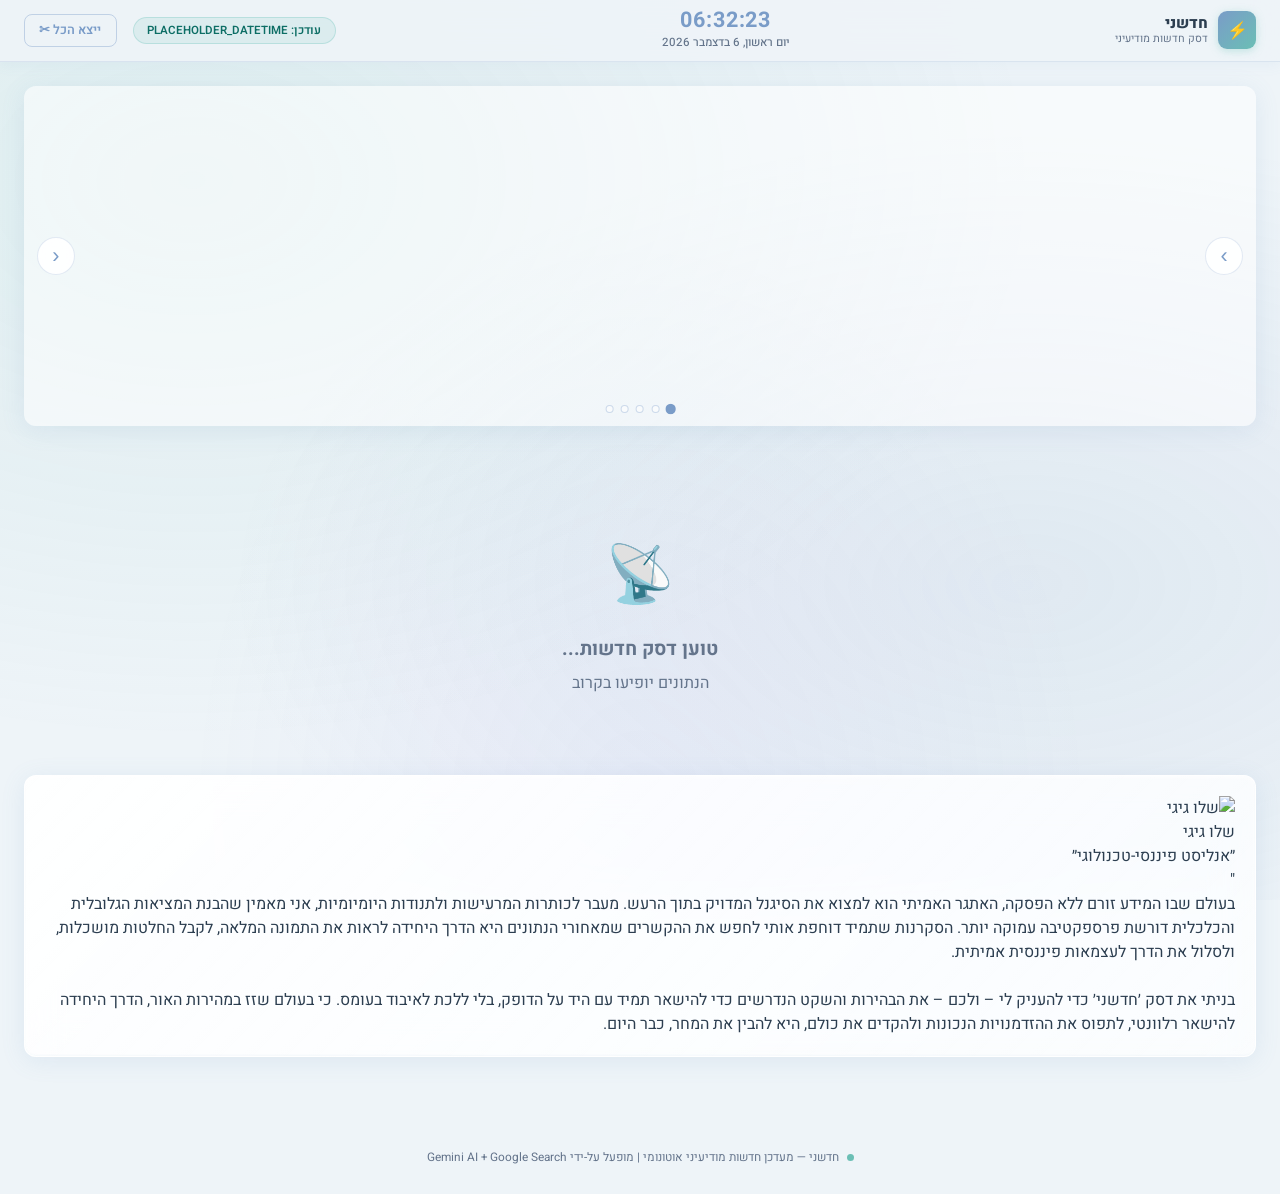
==== commit 594b9c34: "fix: resolve merge conflict in docs/index.html Keep 8-section news data format; discard outdated 12-" ====
--- a/chadshani/website/index.html
+++ b/chadshani/website/index.html
@@ -68,6 +68,31 @@
 
     </main>
 
+    <!-- ── Vision / About card (always last) ─────────────── -->
+    <article class="card card-vision">
+      <div class="vision-inner">
+        <div class="vision-profile">
+          <img src="./SHALEV.PNG" alt="שלו גיגי" class="vision-photo" />
+          <div>
+            <div class="vision-name">שלו גיגי</div>
+            <div class="vision-title">״אנליסט פיננסי-טכנולוגי״</div>
+          </div>
+        </div>
+        <span class="vision-quote">"</span>
+        <p class="vision-text">
+          בעולם שבו המידע זורם ללא הפסקה, האתגר האמיתי הוא למצוא את הסיגנל המדויק בתוך הרעש.
+          מעבר לכותרות המרעישות ולתנודות היומיומיות, אני מאמין שהבנת המציאות הגלובלית והכלכלית
+          דורשת פרספקטיבה עמוקה יותר. הסקרנות שתמיד דוחפת אותי לחפש את ההקשרים שמאחורי הנתונים
+          היא הדרך היחידה לראות את התמונה המלאה, לקבל החלטות מושכלות, ולסלול את הדרך לעצמאות
+          פיננסית אמיתית.
+          <br /><br />
+          בניתי את דסק ׳חדשני׳ כדי להעניק לי – ולכם – את הבהירות והשקט הנדרשים כדי להישאר תמיד
+          עם היד על הדופק, בלי ללכת לאיבוד בעומס. כי בעולם שזז במהירות האור, הדרך היחידה להישאר
+          רלוונטי, לתפוס את ההזדמנויות הנכונות ולהקדים את כולם, היא להבין את המחר, כבר היום.
+        </p>
+      </div>
+    </article>
+
   </div><!-- /.page-wrapper -->
 
   <!-- ══════════════ FOOTER ════════════════════════════════ -->
--- a/chadshani/website/style.css
+++ b/chadshani/website/style.css
@@ -33,16 +33,25 @@
   overflow-x: hidden;
 }
 
-/* Ambient gradient background */
+/* Animated ambient gradient background */
 body::before {
   content: '';
   position: fixed;
   inset: 0;
   background:
-    radial-gradient(ellipse at 15% 20%, rgba(107, 191, 181, .09) 0%, transparent 55%),
-    radial-gradient(ellipse at 80% 65%, rgba(122, 156, 200, .09) 0%, transparent 55%);
+    radial-gradient(ellipse at 15% 20%, rgba(107, 191, 181, .12) 0%, transparent 55%),
+    radial-gradient(ellipse at 80% 65%, rgba(122, 156, 200, .12) 0%, transparent 55%),
+    radial-gradient(ellipse at 50% 90%, rgba(168, 139, 250, .07) 0%, transparent 50%);
   pointer-events: none;
   z-index: 0;
+  animation: bgFloat 18s ease-in-out infinite alternate;
+}
+
+@keyframes bgFloat {
+  0%   { transform: scale(1)    translate(0, 0);      opacity: .9; }
+  33%  { transform: scale(1.04) translate(-2%, 1.5%); opacity: 1; }
+  66%  { transform: scale(1.06) translate(1.5%, -2%); opacity: .95; }
+  100% { transform: scale(.97)  translate(2%, 1%);    opacity: .85; }
 }
 
 /* ══════════════════════════════════════════════════════════
@@ -247,19 +256,58 @@
 ══════════════════════════════════════════════════════════ */
 
 .card {
-  background: var(--surface);
-  backdrop-filter: blur(14px);
-  -webkit-backdrop-filter: blur(14px);
-  border: 1px solid var(--border);
+  position: relative;
+  background: linear-gradient(135deg,
+    rgba(255, 255, 255, .94) 0%,
+    rgba(255, 255, 255, .76) 100%);
+  backdrop-filter: blur(20px) saturate(180%);
+  -webkit-backdrop-filter: blur(20px) saturate(180%);
+  border: 1px solid rgba(255, 255, 255, .78);
   border-radius: var(--radius);
-  box-shadow: var(--shadow);
+  box-shadow:
+    0 4px 24px rgba(100, 150, 200, .12),
+    0 1px 4px  rgba(255, 255, 255, .80) inset,
+    0 -1px 2px rgba(100, 150, 200, .07) inset;
   padding: 1.25rem;
-  transition: box-shadow .25s, transform .25s;
-}
+  overflow: hidden;
+  transform-style: preserve-3d;
+  transition: transform .15s ease, box-shadow .25s ease;
+  opacity: 0;  /* set to visible by .visible class via JS stagger */
+}
+
+/* Glare overlay */
+.card::after {
+  content: '';
+  position: absolute;
+  inset: 0;
+  border-radius: inherit;
+  background: radial-gradient(
+    circle at var(--glare-x, 50%) var(--glare-y, 50%),
+    rgba(255, 255, 255, .38) 0%,
+    transparent 62%
+  );
+  pointer-events: none;
+  opacity: 0;
+  transition: opacity .2s ease;
+}
+
+.card:hover::after { opacity: 1; }
 
 .card:hover {
-  box-shadow: var(--shadow-lg);
-  transform: translateY(-2px);
+  box-shadow:
+    0 8px 40px rgba(100, 150, 200, .22),
+    0 2px 6px  rgba(255, 255, 255, .85) inset,
+    0 -1px 2px rgba(100, 150, 200, .10) inset;
+}
+
+/* Staggered load animation */
+@keyframes fadeInUp {
+  from { opacity: 0; transform: translateY(28px); }
+  to   { opacity: 1; transform: translateY(0); }
+}
+
+.card.visible {
+  animation: fadeInUp .55s ease forwards;
 }
 
 /* Card header row */
@@ -320,7 +368,7 @@
   flex-direction: column;
   align-items: center;
   text-align: center;
-  padding: 1.5rem 1rem;
+  padding: 1.25rem 1rem 1rem;
 }
 
 .gauge-label {
@@ -369,10 +417,12 @@
 
 .section-content {
   font-size: .875rem;
-  line-height: 1.75;
+  line-height: 1.9;
   white-space: pre-wrap;
   word-break: break-word;
   color: var(--text);
+  text-align: justify;
+  text-align-last: right;
 }
 
 .chg-up { color: var(--green); font-weight: 600; }
@@ -414,6 +464,37 @@
   font-weight: 700;
   color: var(--accent2);
   padding: .5rem 0 .15rem;
+}
+
+/* ══════════════════════════════════════════════════════════
+   SECTOR TABLE (section 3 — מפת הסקטורים)
+══════════════════════════════════════════════════════════ */
+
+.sector-table { display: flex; flex-direction: column; }
+
+.sector-row {
+  display: grid;
+  grid-template-columns: 3.2rem 9rem 4rem 1fr;
+  align-items: center;
+  gap: .55rem;
+  padding: .38rem .1rem;
+  border-bottom: 1px solid rgba(100, 150, 200, .09);
+  font-size: .83rem;
+}
+.sector-row:last-child { border-bottom: none; }
+
+.sector-etf  { font-weight: 800; color: var(--accent2); font-size: .76rem; font-variant-numeric: tabular-nums; }
+.sector-name { font-weight: 600; }
+.sector-pct  { font-weight: 700; text-align: center; font-variant-numeric: tabular-nums; }
+.sector-note { color: var(--muted); font-size: .74rem; overflow: hidden; text-overflow: ellipsis; white-space: nowrap; }
+
+.sector-rotation {
+  margin-top: .75rem;
+  font-size: .82rem;
+  font-weight: 600;
+  color: var(--accent2);
+  padding-top: .5rem;
+  border-top: 1px solid rgba(100, 150, 200, .14);
 }
 
 /* ══════════════════════════════════════════════════════════
